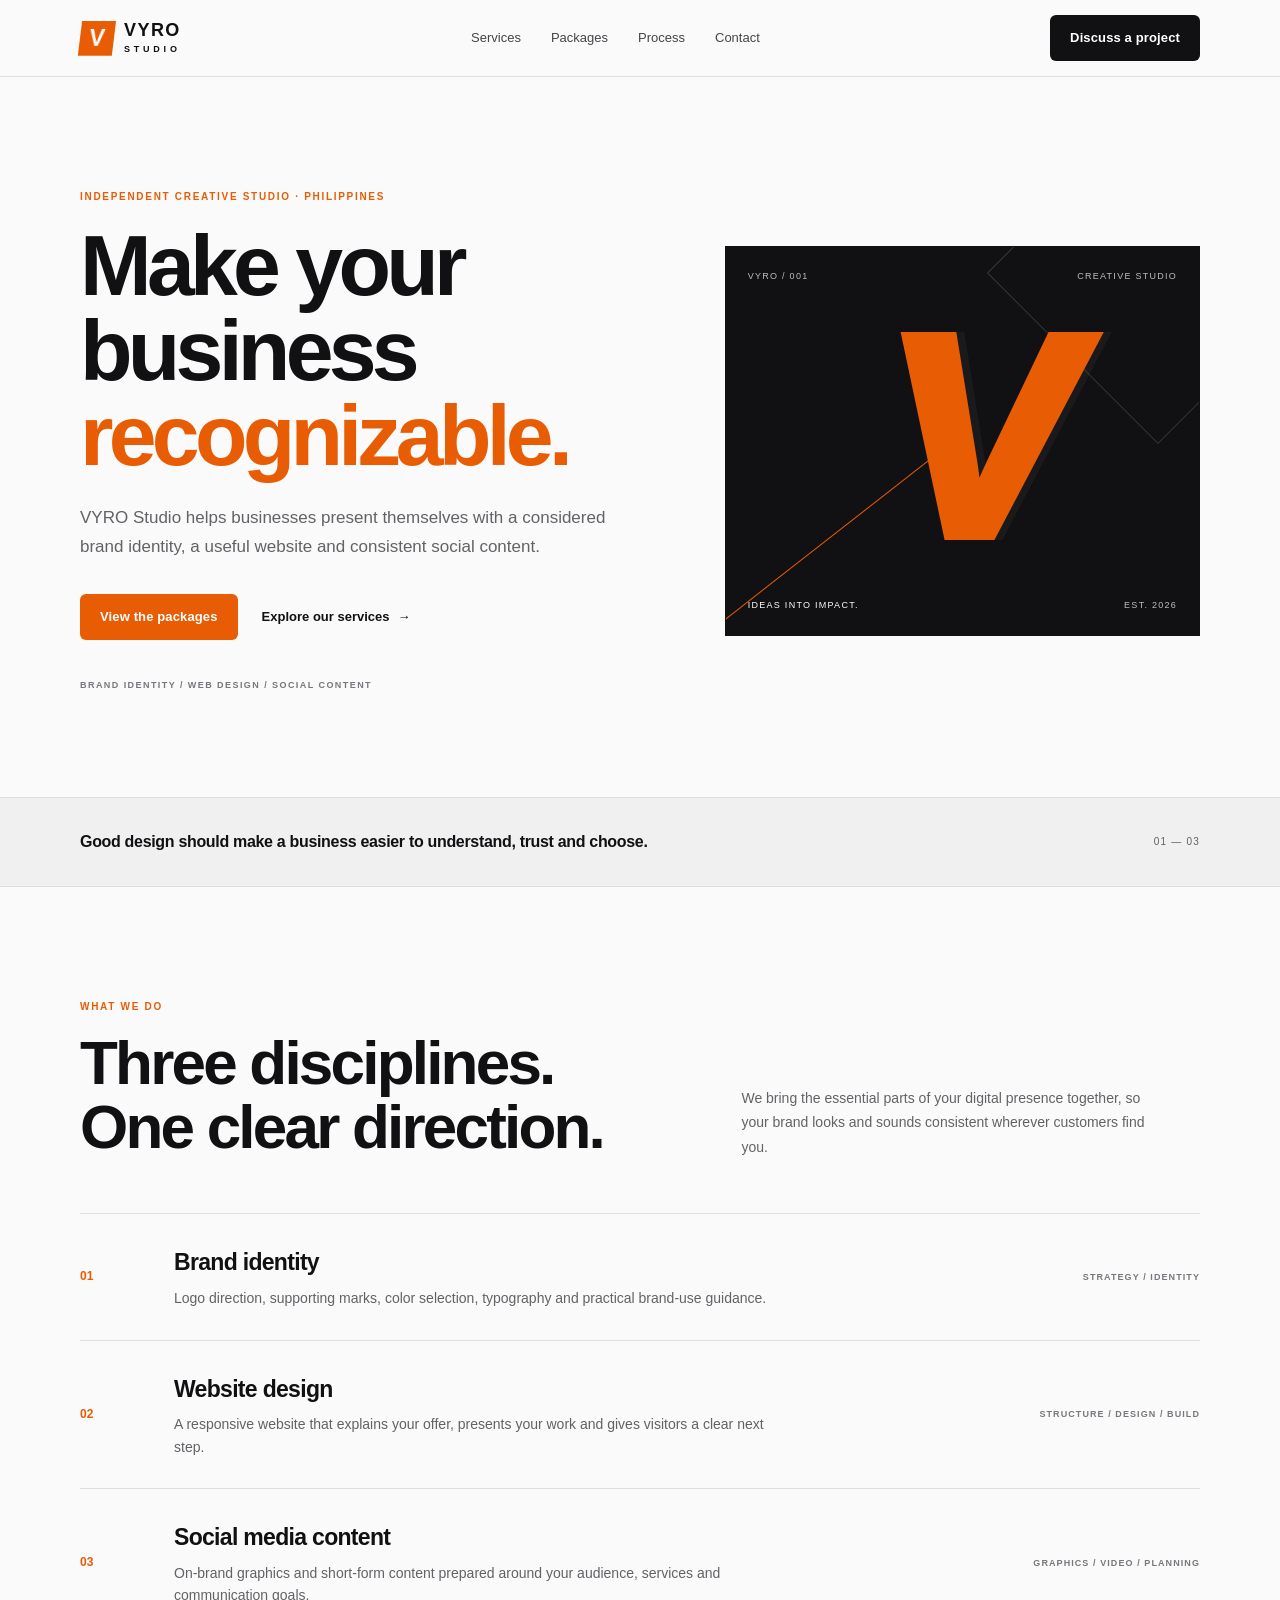
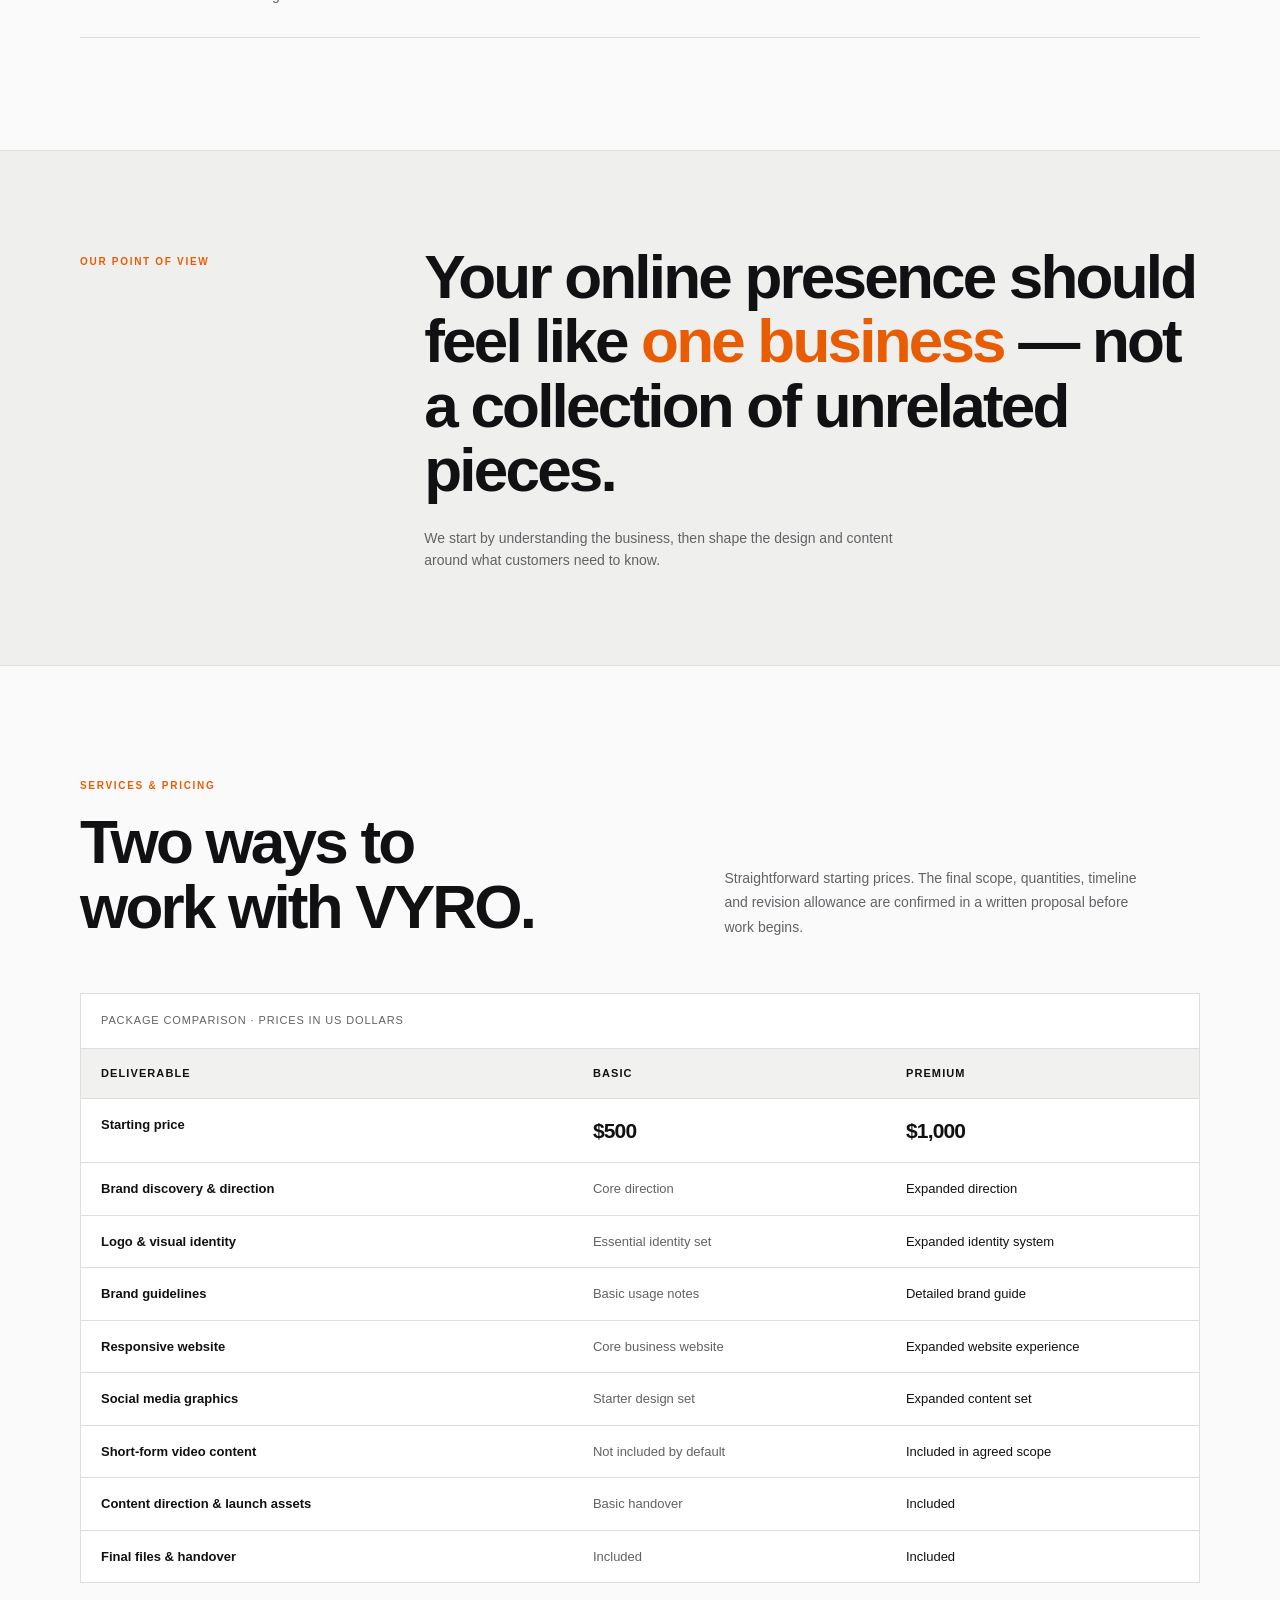
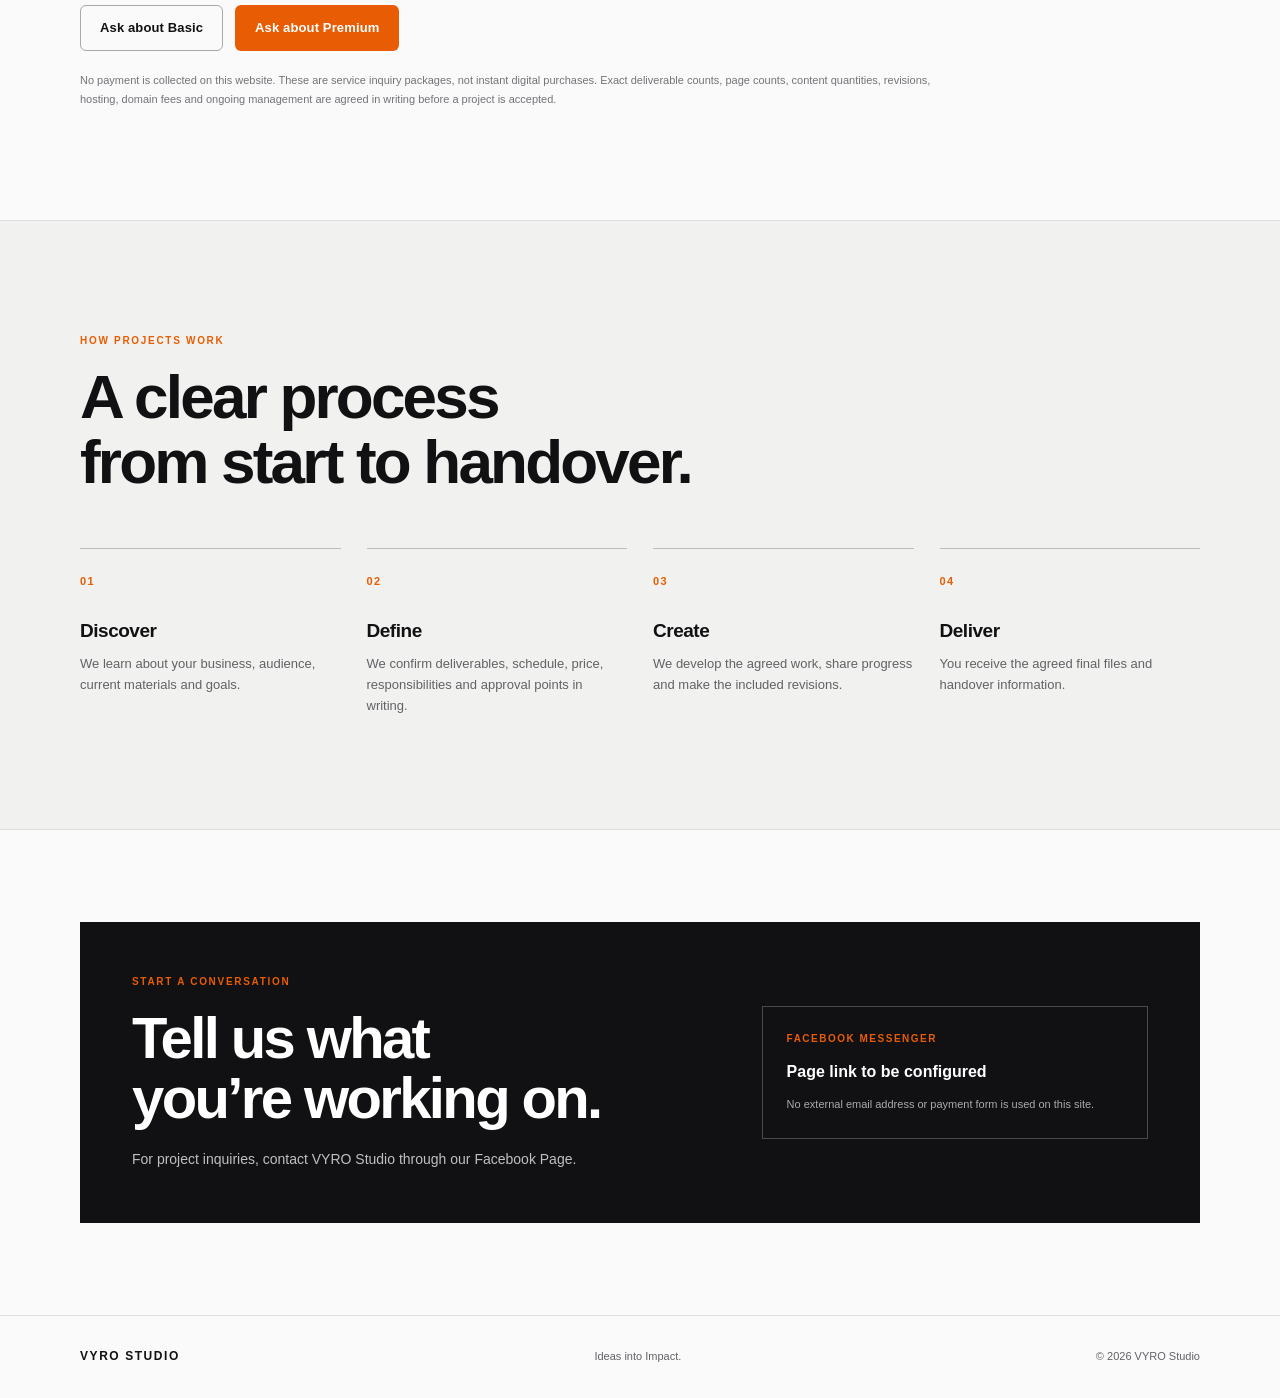
==== index.html @ 8d6d325e "Update index.html" ====
<!doctype html>
<html lang="en">
<head>
  <meta charset="utf-8">
  <meta name="viewport" content="width=device-width, initial-scale=1">
  <meta name="description" content="VYRO Studio is a creative studio providing brand identity, responsive websites and social media content for businesses.">
  <meta name="theme-color" content="#fafafa">
  <meta name="robots" content="index,follow">
  <meta http-equiv="Content-Security-Policy" content="default-src 'self'; base-uri 'self'; object-src 'none'; script-src 'self'; style-src 'self'; img-src 'self' data:; font-src 'self'; connect-src 'self'; form-action 'self'; upgrade-insecure-requests">
  <title>VYRO Studio — Brand Identity, Websites & Social Content</title>
  <link rel="stylesheet" href="styles.css">
  <script src="script.js" defer></script>
</head>
<body>
  <a class="skip-link" href="#main">Skip to content</a>

  <header class="site-header">
    <div class="container header-inner">
      <a class="wordmark" href="#home" aria-label="VYRO Studio home">
        <span class="wordmark-symbol" aria-hidden="true">V</span>
        <span class="wordmark-type">VYRO<span>STUDIO</span></span>
      </a>

      <button class="menu-toggle" type="button" aria-expanded="false" aria-controls="primary-nav">
        <span class="menu-toggle-label">Menu</span>
      </button>

      <nav class="primary-nav" id="primary-nav" aria-label="Primary navigation">
        <a href="#services">Services</a>
        <a href="#packages">Packages</a>
        <a href="#process">Process</a>
        <a href="#contact">Contact</a>
      </nav>

      <a class="button button-dark header-cta" href="#contact">Discuss a project</a>
    </div>
  </header>

  <main id="main">
    <section class="hero" id="home">
      <div class="container hero-layout">
        <div class="hero-copy">
          <p class="eyebrow">Independent creative studio · Philippines</p>
          <h1>Make your business<br><span>recognizable.</span></h1>
          <p class="hero-intro">VYRO Studio helps businesses present themselves with a considered brand identity, a useful website and consistent social content.</p>
          <div class="hero-actions">
            <a class="button button-accent" href="#packages">View the packages</a>
            <a class="text-link" href="#services">Explore our services <span aria-hidden="true">→</span></a>
          </div>
          <p class="hero-caption">BRAND IDENTITY / WEB DESIGN / SOCIAL CONTENT</p>
        </div>

        <div class="hero-art" aria-label="VYRO Studio visual identity">
          <div class="art-topline"><span>VYRO / 001</span><span>CREATIVE STUDIO</span></div>
          <div class="art-symbol" aria-hidden="true">V</div>
          <div class="art-bottomline"><span>IDEAS INTO IMPACT.</span><span>EST. 2026</span></div>
        </div>
      </div>
    </section>

    <section class="intro-strip" aria-label="Studio approach">
      <div class="container intro-strip-inner">
        <p>Good design should make a business easier to understand, trust and choose.</p>
        <span>01 — 03</span>
      </div>
    </section>

    <section class="section" id="services">
      <div class="container">
        <div class="section-heading">
          <p class="eyebrow">What we do</p>
          <h2>Three disciplines.<br>One clear direction.</h2>
          <p class="section-summary">We bring the essential parts of your digital presence together, so your brand looks and sounds consistent wherever customers find you.</p>
        </div>

        <div class="service-list">
          <article class="service-row">
            <p class="service-index">01</p>
            <div>
              <h3>Brand identity</h3>
              <p>Logo direction, supporting marks, color selection, typography and practical brand-use guidance.</p>
            </div>
            <p class="service-meta">STRATEGY / IDENTITY</p>
          </article>
          <article class="service-row">
            <p class="service-index">02</p>
            <div>
              <h3>Website design</h3>
              <p>A responsive website that explains your offer, presents your work and gives visitors a clear next step.</p>
            </div>
            <p class="service-meta">STRUCTURE / DESIGN / BUILD</p>
          </article>
          <article class="service-row">
            <p class="service-index">03</p>
            <div>
              <h3>Social media content</h3>
              <p>On-brand graphics and short-form content prepared around your audience, services and communication goals.</p>
            </div>
            <p class="service-meta">GRAPHICS / VIDEO / PLANNING</p>
          </article>
        </div>
      </div>
    </section>

    <section class="belief-section">
      <div class="container belief-layout">
        <p class="eyebrow">Our point of view</p>
        <h2>Your online presence should feel like <span>one business</span> — not a collection of unrelated pieces.</h2>
        <p>We start by understanding the business, then shape the design and content around what customers need to know.</p>
      </div>
    </section>

    <section class="section packages-section" id="packages">
      <div class="container">
        <div class="section-heading section-heading-packages">
          <div>
            <p class="eyebrow">Services & pricing</p>
            <h2>Two ways to<br>work with VYRO.</h2>
          </div>
          <p class="section-summary">Straightforward starting prices. The final scope, quantities, timeline and revision allowance are confirmed in a written proposal before work begins.</p>
        </div>

        <div class="comparison-wrap">
          <table class="comparison">
            <caption>Package comparison · Prices in US dollars</caption>
            <thead>
              <tr>
                <th scope="col">Deliverable</th>
                <th scope="col">Basic</th>
                <th scope="col">Premium</th>
              </tr>
            </thead>
            <tbody>
              <tr>
                <th scope="row">Starting price</th>
                <td class="table-price">$500</td>
                <td class="table-price">$1,000</td>
              </tr>
              <tr>
                <th scope="row">Brand discovery & direction</th>
                <td>Core direction</td>
                <td>Expanded direction</td>
              </tr>
              <tr>
                <th scope="row">Logo & visual identity</th>
                <td>Essential identity set</td>
                <td>Expanded identity system</td>
              </tr>
              <tr>
                <th scope="row">Brand guidelines</th>
                <td>Basic usage notes</td>
                <td>Detailed brand guide</td>
              </tr>
              <tr>
                <th scope="row">Responsive website</th>
                <td>Core business website</td>
                <td>Expanded website experience</td>
              </tr>
              <tr>
                <th scope="row">Social media graphics</th>
                <td>Starter design set</td>
                <td>Expanded content set</td>
              </tr>
              <tr>
                <th scope="row">Short-form video content</th>
                <td>Not included by default</td>
                <td>Included in agreed scope</td>
              </tr>
              <tr>
                <th scope="row">Content direction & launch assets</th>
                <td>Basic handover</td>
                <td>Included</td>
              </tr>
              <tr>
                <th scope="row">Final files & handover</th>
                <td>Included</td>
                <td>Included</td>
              </tr>
            </tbody>
          </table>
        </div>

        <div class="package-actions">
          <a class="button button-outline" href="#contact">Ask about Basic</a>
          <a class="button button-accent" href="#contact">Ask about Premium</a>
        </div>
        <p class="pricing-note">No payment is collected on this website. These are service inquiry packages, not instant digital purchases. Exact deliverable counts, page counts, content quantities, revisions, hosting, domain fees and ongoing management are agreed in writing before a project is accepted.</p>
      </div>
    </section>

    <section class="section process-section" id="process">
      <div class="container">
        <div class="section-heading">
          <p class="eyebrow">How projects work</p>
          <h2>A clear process<br>from start to handover.</h2>
        </div>
        <ol class="process-list">
          <li><span>01</span><div><h3>Discover</h3><p>We learn about your business, audience, current materials and goals.</p></div></li>
          <li><span>02</span><div><h3>Define</h3><p>We confirm deliverables, schedule, price, responsibilities and approval points in writing.</p></div></li>
          <li><span>03</span><div><h3>Create</h3><p>We develop the agreed work, share progress and make the included revisions.</p></div></li>
          <li><span>04</span><div><h3>Deliver</h3><p>You receive the agreed final files and handover information.</p></div></li>
        </ol>
      </div>
    </section>

    <section class="contact-section" id="contact">
      <div class="container contact-panel">
        <div>
          <p class="eyebrow">Start a conversation</p>
          <h2>Tell us what<br>you’re working on.</h2>
          <p>For project inquiries, contact VYRO Studio through our <a href="https://www.facebook.com/profile.php?id=61596743637273" target="_blank" rel="noopener noreferrer">Facebook Page</a>.</p>
        </div>
        <div class="contact-action">
          <p class="contact-status">FACEBOOK MESSENGER</p>
          <p class="contact-placeholder">Page link to be configured</p>
          <p class="contact-small">No external email address or payment form is used on this site.</p>
        </div>
      </div>
    </section>
  </main>

  <footer class="site-footer">
    <div class="container footer-inner">
      <a class="footer-wordmark" href="#home">VYRO STUDIO</a>
      <p>Ideas into Impact.</p>
      <p>© <span id="current-year">2026</span> VYRO Studio</p>
    </div>
  </footer>
</body>
</html>
---- styles.css ----
/* System font stack: no third-party font requests. */
:root {
  color-scheme: light;
  --paper: #fafafa;
  --ink: #111113;
  --muted: #626267;
  --line: #dedee0;
  --soft: #f0f0f1;
  --accent: #e85d04;
  --content: 1120px;
  --radius: 6px;
}
* { box-sizing: border-box; }
html { scroll-behavior: smooth; scroll-padding-top: 88px; }
body {
  margin: 0;
  background: var(--paper);
  color: var(--ink);
  font-family: Inter, "Helvetica Neue", Arial, sans-serif;
  font-size: 16px;
  line-height: 1.6;
  -webkit-font-smoothing: antialiased;
}
a { color: inherit; text-decoration: none; }
button, a { -webkit-tap-highlight-color: transparent; }
a:focus-visible, button:focus-visible {
  outline: 3px solid var(--accent);
  outline-offset: 4px;
}
.container { width: min(var(--content), calc(100% - 48px)); margin-inline: auto; }
.skip-link {
  position: absolute; left: 12px; top: -60px; z-index: 100;
  background: var(--ink); color: white; padding: 12px 16px; border-radius: var(--radius);
}
.skip-link:focus { top: 12px; }
.site-header {
  position: sticky; top: 0; z-index: 20;
  background: rgba(250,250,250,.97);
  border-bottom: 1px solid var(--line);
}
.header-inner { min-height: 76px; display: flex; align-items: center; justify-content: space-between; gap: 28px; }
.wordmark { display: inline-flex; align-items: center; gap: 10px; min-height: 44px; }
.wordmark-symbol {
  display: grid; place-items: center; width: 34px; height: 34px;
  background: var(--accent); color: white; font-weight: 900; font-size: 23px;
  line-height: 1; transform: skew(-7deg);
}
.wordmark-type { font-size: 18px; font-weight: 900; letter-spacing: .08em; line-height: 1.05; }
.wordmark-type span { display: block; font-size: 9px; letter-spacing: .42em; margin-top: 5px; }
.primary-nav { display: flex; align-items: center; gap: 30px; }
.primary-nav a { min-height: 44px; display: inline-flex; align-items: center; color: #45454a; font-size: 13px; transition: color .18s ease; }
.primary-nav a:hover, .text-link:hover { color: var(--accent); }
.button {
  min-height: 46px; display: inline-flex; align-items: center; justify-content: center;
  padding: 11px 19px; border: 1px solid transparent; border-radius: var(--radius);
  font-size: 13px; font-weight: 750; letter-spacing: .01em;
  transition: background-color .18s ease, color .18s ease, border-color .18s ease, transform .18s ease;
}
.button:hover { transform: translateY(-1px); }
.button-dark { background: var(--ink); color: white; }
.button-dark:hover { background: #333338; }
.button-accent { background: var(--accent); color: white; }
.button-accent:hover { background: #c94e00; }
.button-outline { border-color: #a8a8ad; color: var(--ink); background: transparent; }
.button-outline:hover { border-color: var(--ink); background: white; }
.menu-toggle {
  display: none; min-width: 44px; min-height: 44px; padding: 8px 12px;
  color: var(--ink); background: transparent; border: 1px solid var(--line);
  border-radius: var(--radius); font: inherit; font-size: 13px;
}
.hero { padding: 112px 0 104px; border-bottom: 1px solid var(--line); }
.hero-layout { display: grid; grid-template-columns: 1.1fr .9fr; align-items: center; gap: 64px; }
.eyebrow { margin: 0 0 18px; color: var(--accent); font-size: 10px; font-weight: 800; letter-spacing: .17em; text-transform: uppercase; }
h1, h2, h3, p { overflow-wrap: break-word; }
h1 { margin: 0; font-size: clamp(48px, 7vw, 86px); line-height: .99; letter-spacing: -.055em; font-weight: 850; }
h1 span { color: var(--accent); }
.hero-intro { max-width: 560px; margin: 26px 0 0; color: var(--muted); font-size: 17px; line-height: 1.7; }
.hero-actions { display: flex; align-items: center; gap: 24px; flex-wrap: wrap; margin-top: 32px; }
.text-link { min-height: 44px; display: inline-flex; align-items: center; gap: 8px; font-size: 13px; font-weight: 700; transition: color .18s ease; }
.hero-caption { margin: 38px 0 0; color: #77777d; font-size: 9px; letter-spacing: .16em; font-weight: 700; }
.hero-art {
  min-height: 390px; padding: 22px; display: flex; flex-direction: column; justify-content: space-between;
  background: #111113; color: white; border: 1px solid #111113; position: relative; overflow: hidden;
}
.hero-art::before, .hero-art::after { content: ""; position: absolute; pointer-events: none; }
.hero-art::before { width: 240px; height: 240px; right: -80px; top: -95px; border: 1px solid rgba(255,255,255,.16); transform: rotate(45deg); }
.hero-art::after { width: 300px; height: 1px; background: var(--accent); left: -60px; bottom: 86px; transform: rotate(-38deg); }
.art-topline, .art-bottomline { display: flex; justify-content: space-between; gap: 12px; color: #bdbdc1; font-size: 9px; letter-spacing: .14em; position: relative; z-index: 1; }
.art-symbol {
  align-self: center; color: var(--accent); font-size: clamp(190px, 25vw, 285px);
  font-weight: 950; line-height: .8; letter-spacing: -.12em; transform: skew(-9deg);
  text-shadow: 8px 0 0 rgba(255,255,255,.04);
}
.art-bottomline span:first-child { color: white; }
.intro-strip { background: var(--soft); border-bottom: 1px solid var(--line); }
.intro-strip-inner { min-height: 88px; display: flex; align-items: center; justify-content: space-between; gap: 24px; }
.intro-strip p { margin: 0; font-size: 16px; font-weight: 650; letter-spacing: -.02em; }
.intro-strip span { color: var(--muted); font-size: 10px; letter-spacing: .12em; white-space: nowrap; }
.section { padding: 112px 0; }
.section-heading { display: grid; grid-template-columns: 1fr .75fr; column-gap: 50px; align-items: end; margin-bottom: 54px; }
.section-heading .eyebrow { grid-column: 1 / -1; margin-bottom: 16px; }
h2 { margin: 0; font-size: clamp(38px, 5.2vw, 62px); line-height: 1.04; letter-spacing: -.045em; font-weight: 820; }
.section-summary { max-width: 430px; margin: 0; color: var(--muted); font-size: 14px; line-height: 1.75; }
.service-list { border-top: 1px solid var(--line); }
.service-row {
  display: grid; grid-template-columns: 70px 1fr 190px; gap: 24px; align-items: center;
  padding: 30px 0; border-bottom: 1px solid var(--line);
}
.service-index { margin: 0; color: var(--accent); font-size: 12px; font-weight: 800; }
.service-row h3 { margin: 0 0 6px; font-size: 23px; letter-spacing: -.03em; }
.service-row div p { max-width: 610px; margin: 0; color: var(--muted); font-size: 14px; }
.service-meta { margin: 0; color: #77777d; font-size: 9px; font-weight: 750; letter-spacing: .12em; text-align: right; }
.belief-section { padding: 94px 0; background: #efefed; border-block: 1px solid var(--line); }
.belief-layout { display: grid; grid-template-columns: .55fr 1.45fr; column-gap: 50px; align-items: start; }
.belief-layout .eyebrow { margin-top: 9px; }
.belief-layout h2 { max-width: 820px; }
.belief-layout h2 span { color: var(--accent); }
.belief-layout > p:last-child { grid-column: 2; max-width: 470px; margin: 24px 0 0; color: var(--muted); font-size: 14px; }
.packages-section { background: var(--paper); }
.section-heading-packages { grid-template-columns: 1fr .8fr; }
.comparison-wrap { width: 100%; border: 1px solid var(--line); background: white; }
.comparison { width: 100%; border-collapse: collapse; table-layout: fixed; text-align: left; }
.comparison caption { padding: 18px 20px; text-align: left; color: var(--muted); font-size: 11px; letter-spacing: .08em; text-transform: uppercase; }
.comparison th, .comparison td { padding: 16px 20px; border-top: 1px solid var(--line); vertical-align: top; font-size: 13px; line-height: 1.5; }
.comparison thead th { background: #f1f1ef; font-size: 11px; letter-spacing: .1em; text-transform: uppercase; }
.comparison thead th:first-child, .comparison tbody th { width: 44%; }
.comparison tbody th { font-weight: 650; }
.comparison td { color: var(--muted); }
.comparison td:last-child { color: var(--ink); }
.comparison .table-price { color: var(--ink); font-size: 21px; font-weight: 850; letter-spacing: -.04em; }
.package-actions { display: flex; gap: 12px; flex-wrap: wrap; margin-top: 22px; }
.pricing-note { max-width: 880px; margin: 20px 0 0; color: #737379; font-size: 11px; line-height: 1.7; }
.process-section { background: #f1f1ef; border-block: 1px solid var(--line); }
.process-list { display: grid; grid-template-columns: repeat(4, 1fr); gap: 26px; padding: 0; margin: 54px 0 0; list-style: none; }
.process-list li { border-top: 1px solid #bcbcc0; padding-top: 18px; }
.process-list li > span { color: var(--accent); font-size: 11px; font-weight: 800; letter-spacing: .12em; }
.process-list h3 { margin: 23px 0 8px; font-size: 19px; letter-spacing: -.025em; }
.process-list p { margin: 0; color: var(--muted); font-size: 13px; }
.contact-section { padding: 92px 0; }
.contact-panel { display: grid; grid-template-columns: 1.2fr .8fr; gap: 50px; align-items: center; padding: 52px; background: var(--ink); color: white; }
.contact-panel h2 { font-size: clamp(38px, 5vw, 58px); }
.contact-panel > div:first-child > p:last-child { max-width: 500px; margin: 20px 0 0; color: #c0c0c4; font-size: 14px; }
.contact-action { padding: 24px; border: 1px solid #4a4a4d; }
.contact-status { margin: 0; color: var(--accent); font-size: 10px; font-weight: 800; letter-spacing: .15em; }
.contact-placeholder { margin: 12px 0 0; font-size: 16px; font-weight: 700; }
.contact-small { margin: 12px 0 0; color: #aaaab0; font-size: 11px; }
.site-footer { border-top: 1px solid var(--line); }
.footer-inner { min-height: 82px; display: flex; align-items: center; justify-content: space-between; gap: 18px; }
.footer-wordmark { font-size: 12px; font-weight: 900; letter-spacing: .13em; }
.footer-inner p { margin: 0; color: var(--muted); font-size: 11px; }
@media (max-width: 820px) {
  .header-inner { gap: 12px; }
  .menu-toggle { display: inline-flex; align-items: center; justify-content: center; margin-left: auto; }
  .header-cta { display: none; }
  .primary-nav {
    display: none; position: absolute; top: 76px; left: 0; right: 0;
    padding: 12px 24px 20px; background: var(--paper); border-bottom: 1px solid var(--line);
    flex-direction: column; align-items: stretch; gap: 0;
  }
  .primary-nav.is-open { display: flex; }
  .primary-nav a { border-top: 1px solid var(--line); }
  .hero { padding: 78px 0 72px; }
  .hero-layout { grid-template-columns: 1fr; gap: 48px; }
  .hero-art { min-height: 310px; }
  .art-symbol { font-size: 220px; }
  .section-heading, .section-heading-packages { grid-template-columns: 1fr; gap: 20px; }
  .section-summary { max-width: 600px; }
  .belief-layout { grid-template-columns: 1fr; gap: 20px; }
  .belief-layout .eyebrow { margin: 0; }
  .belief-layout > p:last-child { grid-column: 1; margin-top: 0; }
  .process-list { grid-template-columns: repeat(2, 1fr); row-gap: 34px; }
  .contact-panel { grid-template-columns: 1fr; gap: 30px; padding: 36px; }
}
@media (max-width: 560px) {
  .container { width: min(var(--content), calc(100% - 32px)); }
  .header-inner { min-height: 68px; }
  .primary-nav { top: 68px; padding-inline: 16px; }
  .hero { padding: 64px 0 58px; }
  h1 { font-size: clamp(45px, 13vw, 62px); }
  .hero-intro { font-size: 15px; }
  .hero-actions { align-items: flex-start; flex-direction: column; gap: 10px; }
  .hero-art { min-height: 260px; padding: 16px; }
  .art-symbol { font-size: 185px; }
  .intro-strip-inner { min-height: 78px; }
  .intro-strip p { font-size: 13px; }
  .section { padding: 76px 0; }
  .section-heading { margin-bottom: 36px; }
  h2 { font-size: clamp(35px, 10vw, 48px); }
  .service-row { grid-template-columns: 34px 1fr; gap: 12px; padding: 24px 0; }
  .service-meta { grid-column: 2; text-align: left; }
  .service-row h3 { font-size: 20px; }
  .belief-section { padding: 70px 0; }
  .comparison-wrap { border: 0; background: transparent; }
  .comparison, .comparison tbody, .comparison tr, .comparison th, .comparison td { display: block; width: 100%; }
  .comparison caption { padding: 0 0 12px; }
  .comparison thead { position: absolute; width: 1px; height: 1px; padding: 0; margin: -1px; overflow: hidden; clip: rect(0,0,0,0); white-space: nowrap; border: 0; }
  .comparison tbody { display: grid; gap: 10px; }
  .comparison tr { display: grid; grid-template-columns: 1fr 1fr; border: 1px solid var(--line); background: white; }
  .comparison tbody th { grid-column: 1 / -1; width: 100%; padding: 12px 14px 8px; border: 0; background: #f1f1ef; }
  .comparison td { padding: 10px 14px 13px; border-top: 1px solid var(--line); font-size: 12px; }
  .comparison td::before { display: block; margin-bottom: 5px; color: #77777d; font-size: 9px; font-weight: 800; letter-spacing: .1em; text-transform: uppercase; }
  .comparison td:nth-child(2)::before { content: "Basic"; }
  .comparison td:nth-child(3)::before { content: "Premium"; }
  .comparison .table-price { font-size: 19px; }
  .package-actions { flex-direction: column; }
  .package-actions .button { width: 100%; }
  .process-list { grid-template-columns: 1fr; gap: 24px; margin-top: 38px; }
  .process-list h3 { margin-top: 12px; }
  .contact-section { padding: 64px 0; }
  .contact-panel { padding: 26px 20px; }
  .footer-inner { padding: 20px 0; align-items: flex-start; flex-direction: column; gap: 7px; }
}
@media (prefers-reduced-motion: reduce) {
  html { scroll-behavior: auto; }
  *, *::before, *::after { transition-duration: .01ms !important; animation-duration: .01ms !important; }
}
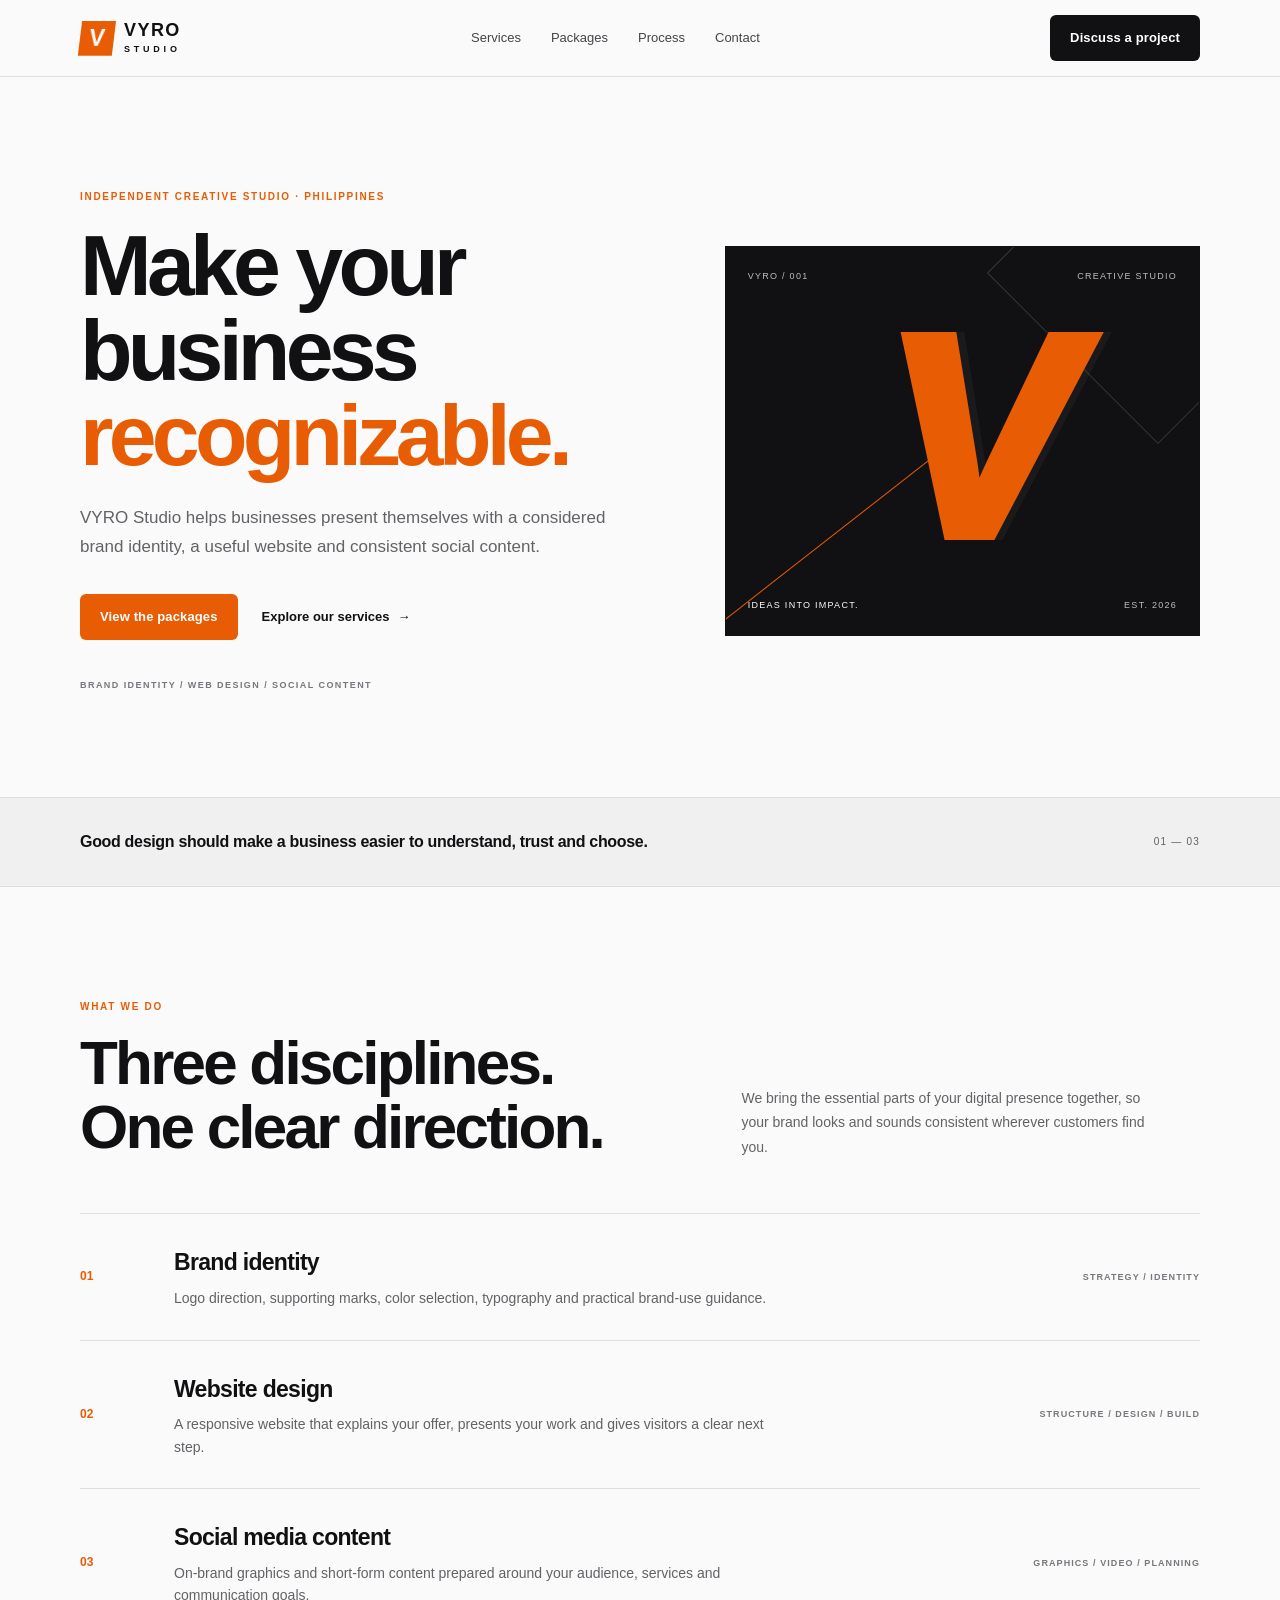
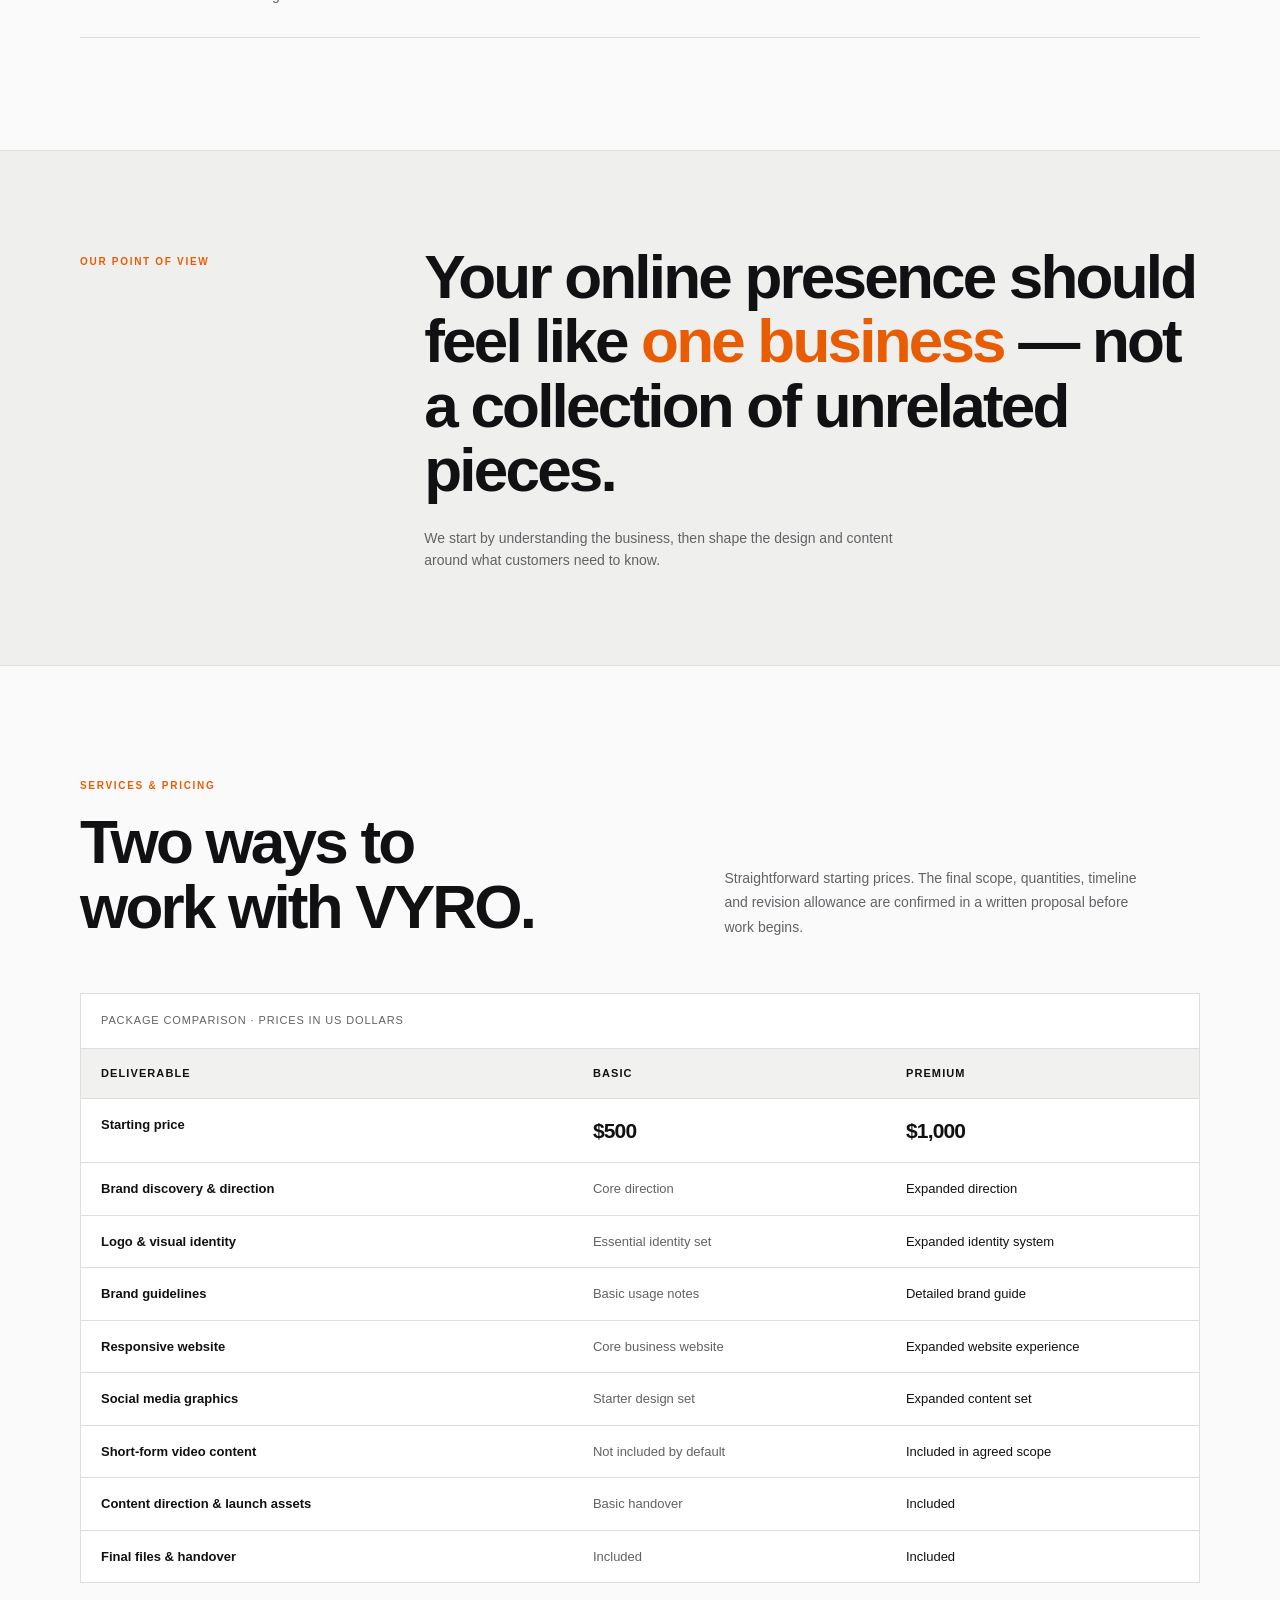
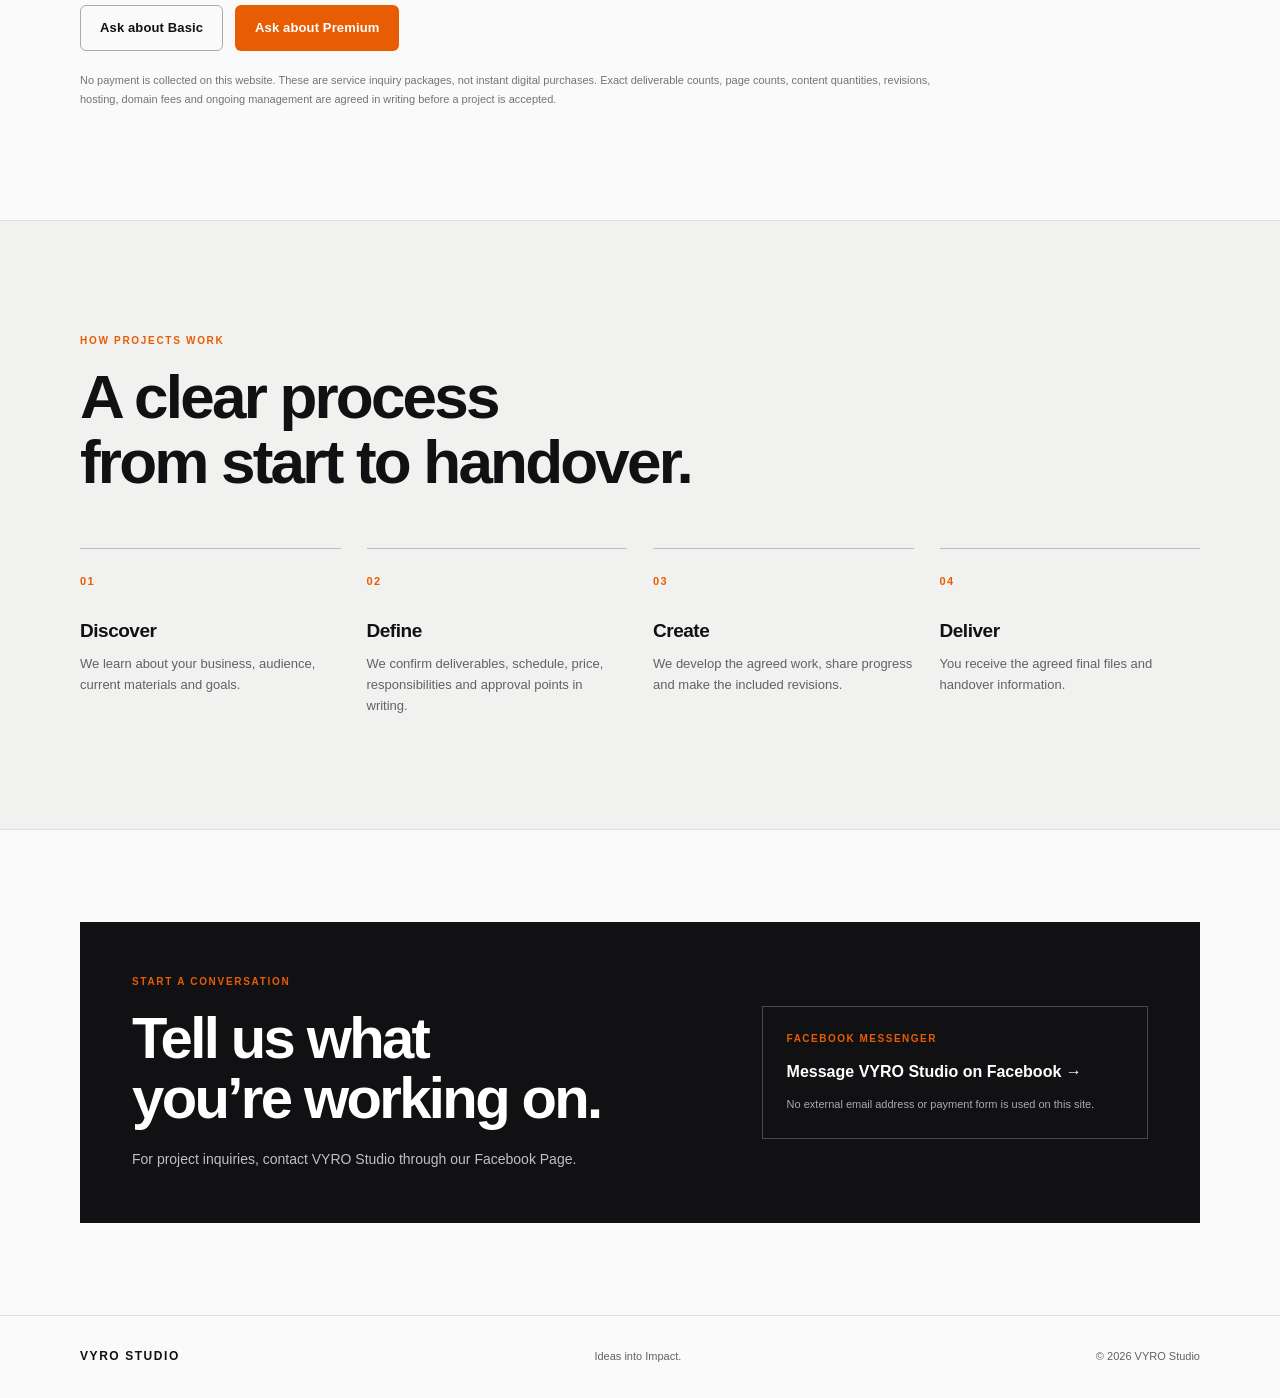
==== commit 2057b506: "Update index.html" ====
--- a/index.html
+++ b/index.html
@@ -212,7 +212,7 @@
         </div>
         <div class="contact-action">
           <p class="contact-status">FACEBOOK MESSENGER</p>
-          <p class="contact-placeholder">Page link to be configured</p>
+          <p class="contact-placeholder"><a href="https://www.facebook.com/profile.php?id=61596743637273" target="_blank" rel="noopener noreferrer">Message VYRO Studio on Facebook →</a></p>
           <p class="contact-small">No external email address or payment form is used on this site.</p>
         </div>
       </div>
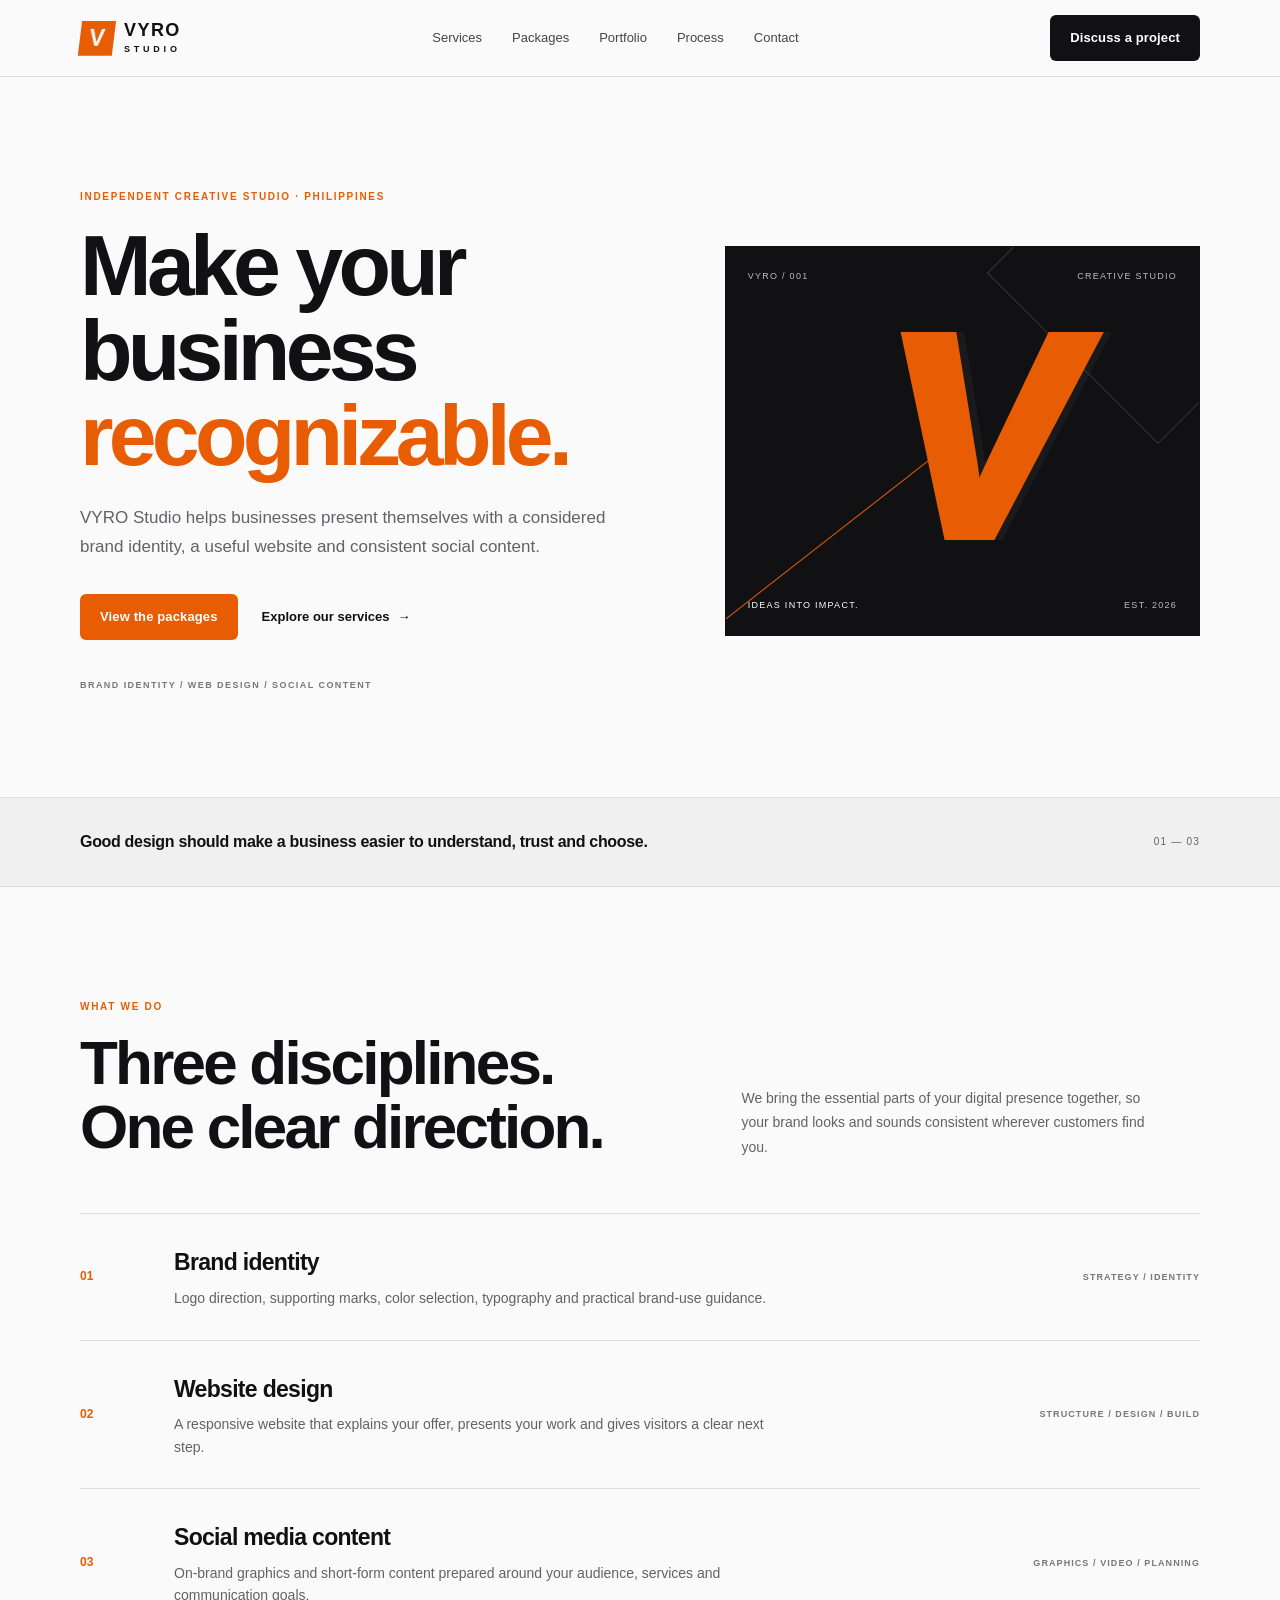
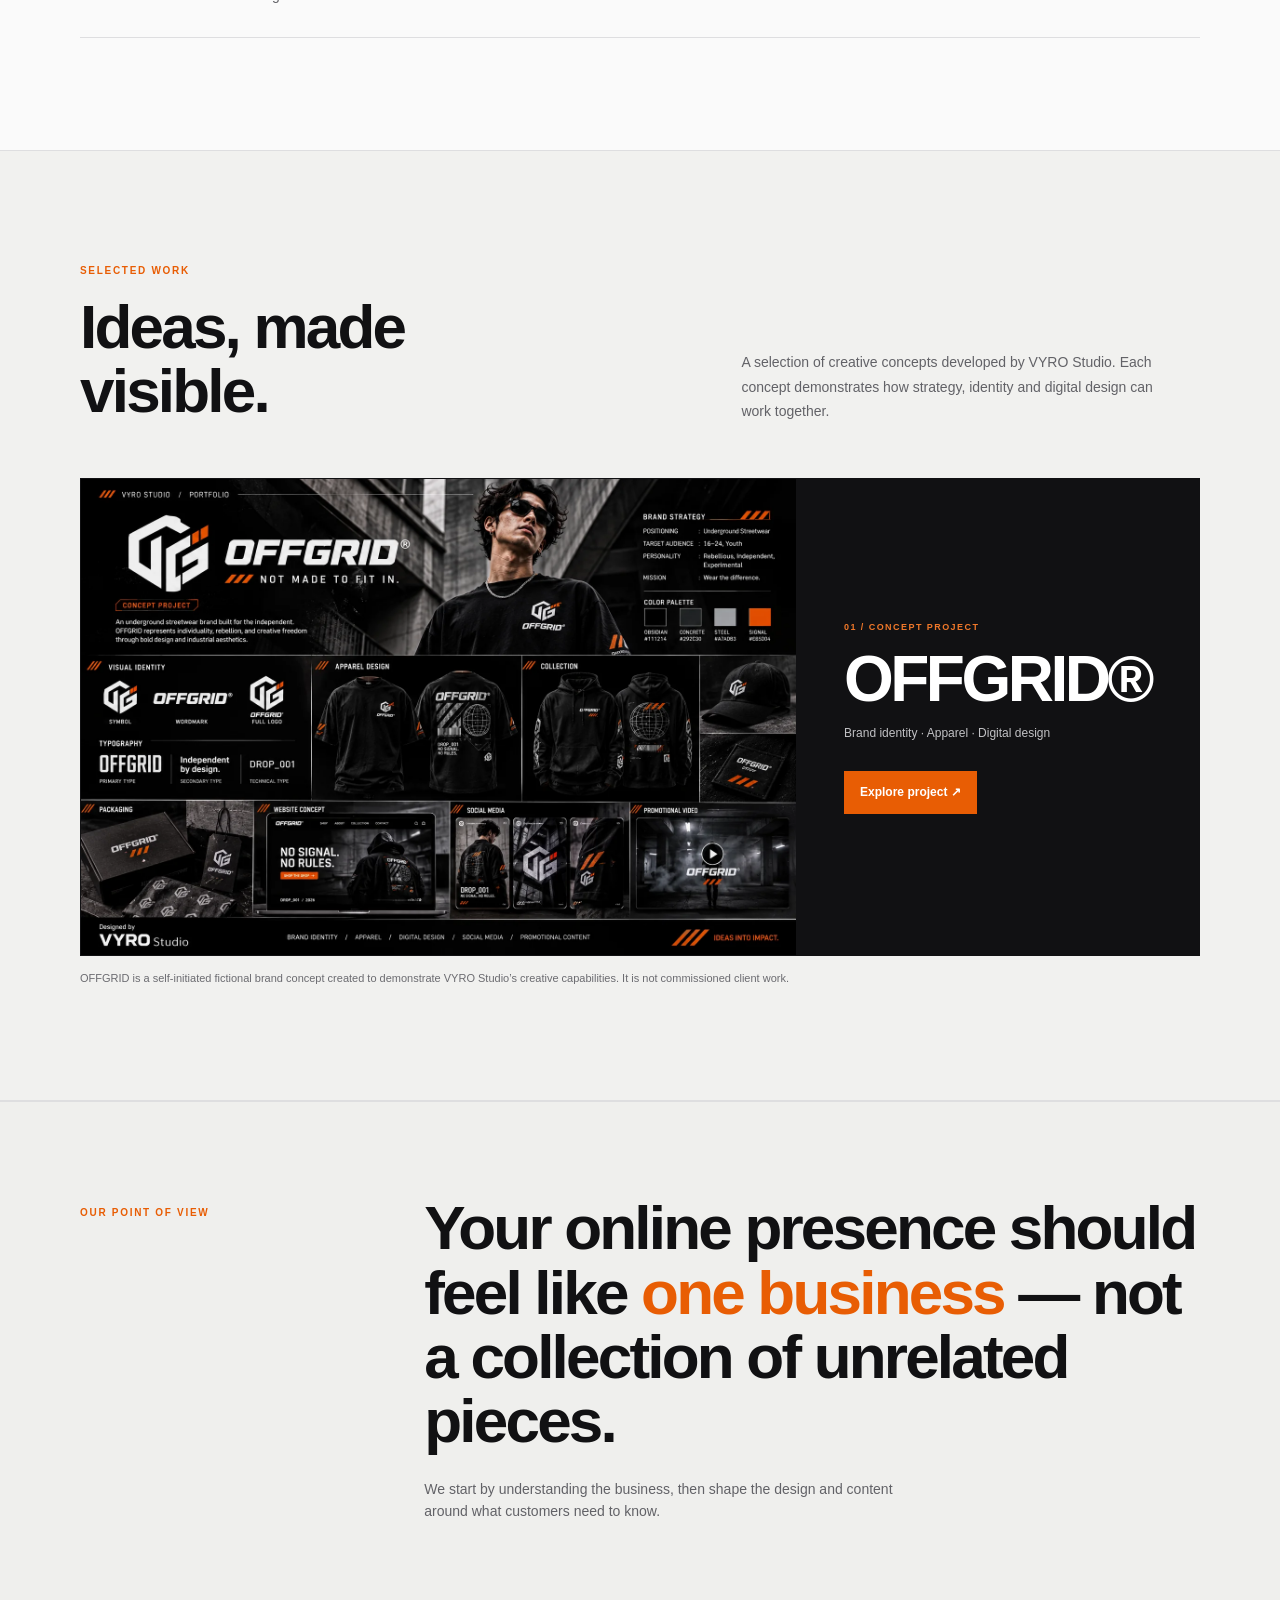
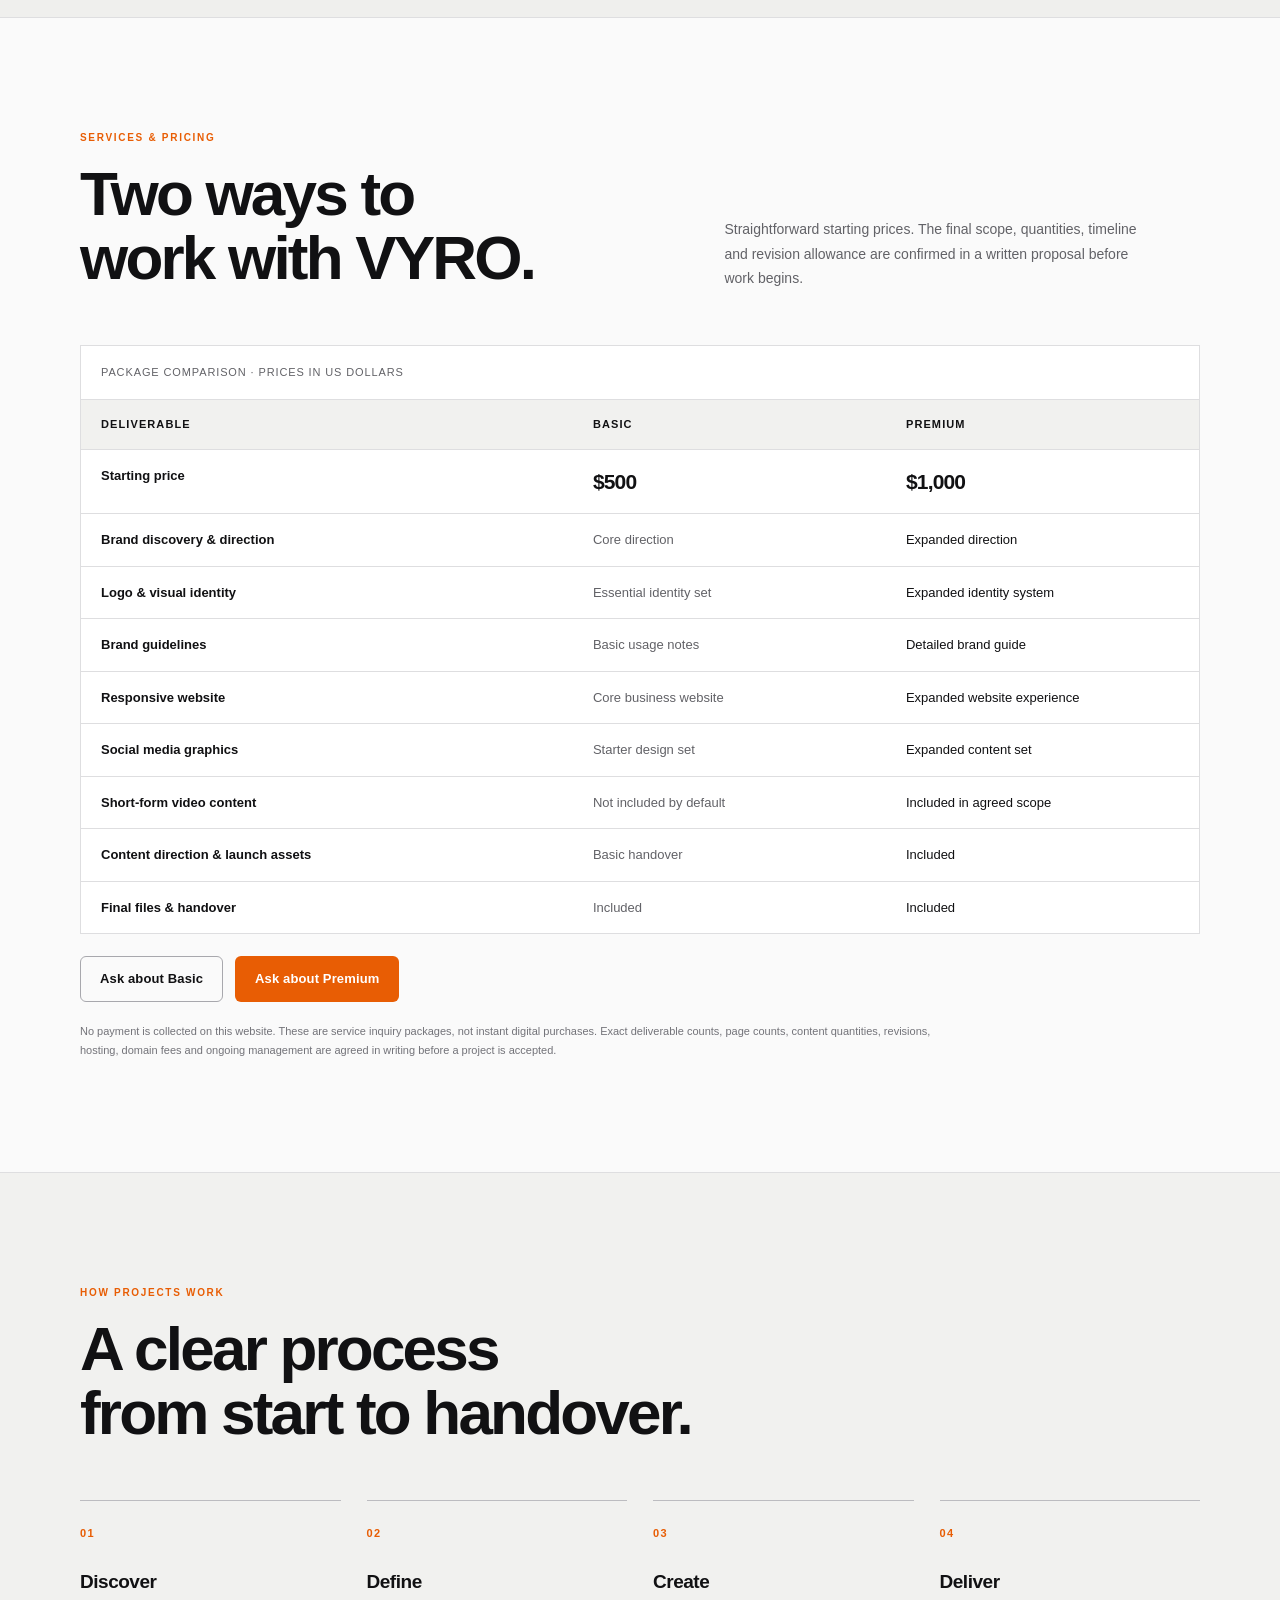
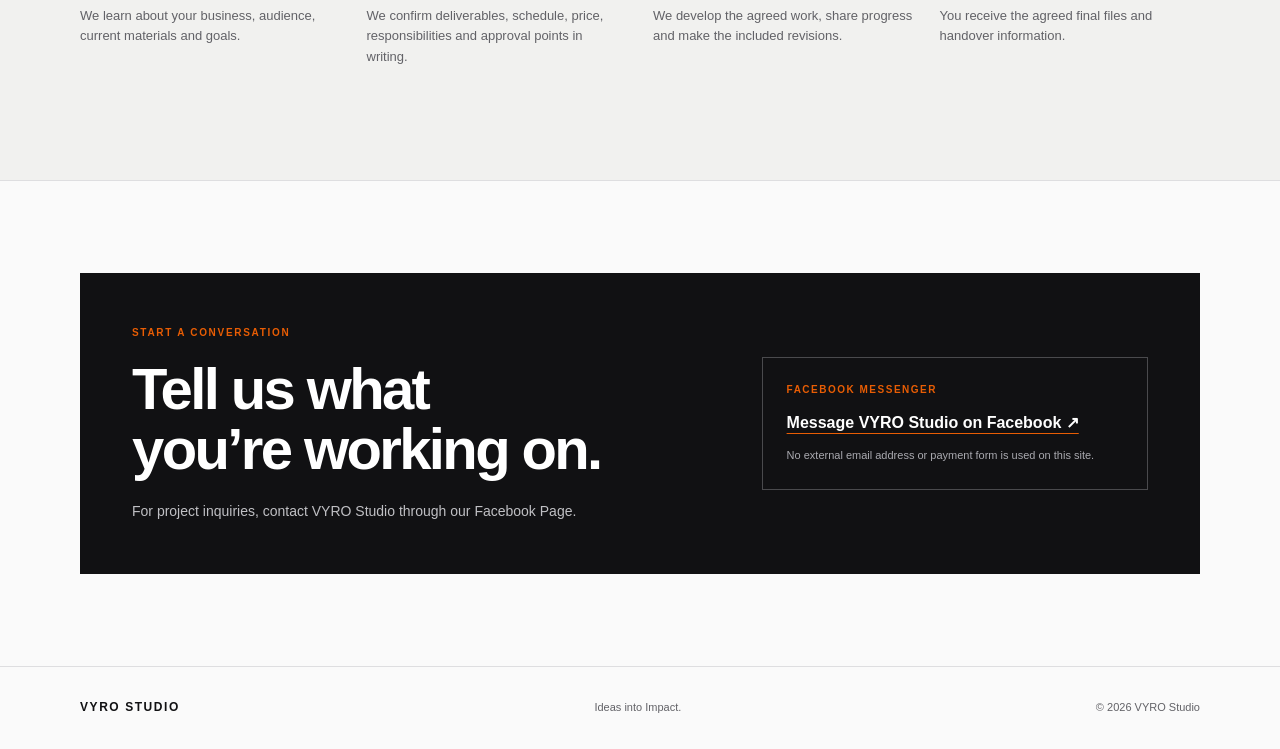
==== commit 676c3f32: "Add files via upload" ====
--- a/index.html
+++ b/index.html
@@ -28,6 +28,7 @@
       <nav class="primary-nav" id="primary-nav" aria-label="Primary navigation">
         <a href="#services">Services</a>
         <a href="#packages">Packages</a>
+        <a href="#portfolio">Portfolio</a>
         <a href="#process">Process</a>
         <a href="#contact">Contact</a>
       </nav>
@@ -102,6 +103,27 @@
       </div>
     </section>
 
+
+    <section class="section portfolio-section" id="portfolio">
+      <div class="container">
+        <div class="section-heading">
+          <p class="eyebrow">Selected work</p>
+          <h2>Ideas, made<br>visible.</h2>
+          <p class="section-summary">A selection of creative concepts developed by VYRO Studio. Each concept demonstrates how strategy, identity and digital design can work together.</p>
+        </div>
+        <a class="portfolio-feature" href="offgrid.html" aria-label="Explore the OFFGRID concept project">
+          <img src="assets/offgrid-overview.webp" alt="OFFGRID underground streetwear brand identity and apparel concept presentation" loading="lazy">
+          <span class="portfolio-feature-copy">
+            <span class="portfolio-kicker">01 / CONCEPT PROJECT</span>
+            <strong>OFFGRID®</strong>
+            <span>Brand identity · Apparel · Digital design</span>
+            <span class="portfolio-open">Explore project ↗</span>
+          </span>
+        </a>
+        <p class="portfolio-disclosure">OFFGRID is a self-initiated fictional brand concept created to demonstrate VYRO Studio’s creative capabilities. It is not commissioned client work.</p>
+      </div>
+    </section>
+
     <section class="belief-section">
       <div class="container belief-layout">
         <p class="eyebrow">Our point of view</p>
@@ -208,11 +230,11 @@
         <div>
           <p class="eyebrow">Start a conversation</p>
           <h2>Tell us what<br>you’re working on.</h2>
-          <p>For project inquiries, contact VYRO Studio through our <a href="https://www.facebook.com/profile.php?id=61596743637273" target="_blank" rel="noopener noreferrer">Facebook Page</a>.</p>
+          <p>For project inquiries, contact VYRO Studio through our Facebook Page.</p>
         </div>
         <div class="contact-action">
           <p class="contact-status">FACEBOOK MESSENGER</p>
-          <p class="contact-placeholder"><a href="https://www.facebook.com/profile.php?id=61596743637273" target="_blank" rel="noopener noreferrer">Message VYRO Studio on Facebook →</a></p>
+          <a class="contact-placeholder contact-link" href="https://www.facebook.com/profile.php?id=61596743637273" target="_blank" rel="noopener noreferrer">Message VYRO Studio on Facebook ↗</a>
           <p class="contact-small">No external email address or payment form is used on this site.</p>
         </div>
       </div>
--- a/styles.css
+++ b/styles.css
@@ -148,6 +148,20 @@
 .footer-inner { min-height: 82px; display: flex; align-items: center; justify-content: space-between; gap: 18px; }
 .footer-wordmark { font-size: 12px; font-weight: 900; letter-spacing: .13em; }
 .footer-inner p { margin: 0; color: var(--muted); font-size: 11px; }
+
+/* Portfolio feature */
+.portfolio-section { background: #f1f1ef; border-block: 1px solid var(--line); }
+.portfolio-feature { display: grid; grid-template-columns: 1.4fr .6fr; min-height: 330px; background: var(--ink); color: white; overflow: hidden; border: 1px solid var(--ink); }
+.portfolio-feature img { display: block; width: 100%; height: 100%; min-height: 330px; object-fit: cover; object-position: center; }
+.portfolio-feature-copy { display: flex; flex-direction: column; align-items: flex-start; justify-content: center; padding: clamp(24px, 4vw, 48px); gap: 14px; }
+.portfolio-kicker { color: #f0782a; font-size: 9px; font-weight: 800; letter-spacing: .16em; }
+.portfolio-feature-copy strong { font-size: clamp(38px, 5vw, 64px); line-height: .95; letter-spacing: -.055em; }
+.portfolio-feature-copy > span:nth-of-type(2) { color: #c2c2c5; font-size: 12px; }
+.portfolio-open { display: inline-flex; margin-top: 14px; padding: 12px 16px; background: var(--accent); color: white; font-size: 12px; font-weight: 750; }
+.portfolio-disclosure { margin: 14px 0 0; color: #6b6b70; font-size: 11px; }
+.contact-link { display: inline-block; color: white; text-decoration: underline; text-decoration-color: var(--accent); text-underline-offset: 5px; }
+@media (max-width: 700px) { .portfolio-feature { grid-template-columns: 1fr; } .portfolio-feature img { min-height: 0; aspect-ratio: 4 / 3; } .portfolio-feature-copy { padding: 26px; } }
+
 @media (max-width: 820px) {
   .header-inner { gap: 12px; }
   .menu-toggle { display: inline-flex; align-items: center; justify-content: center; margin-left: auto; }
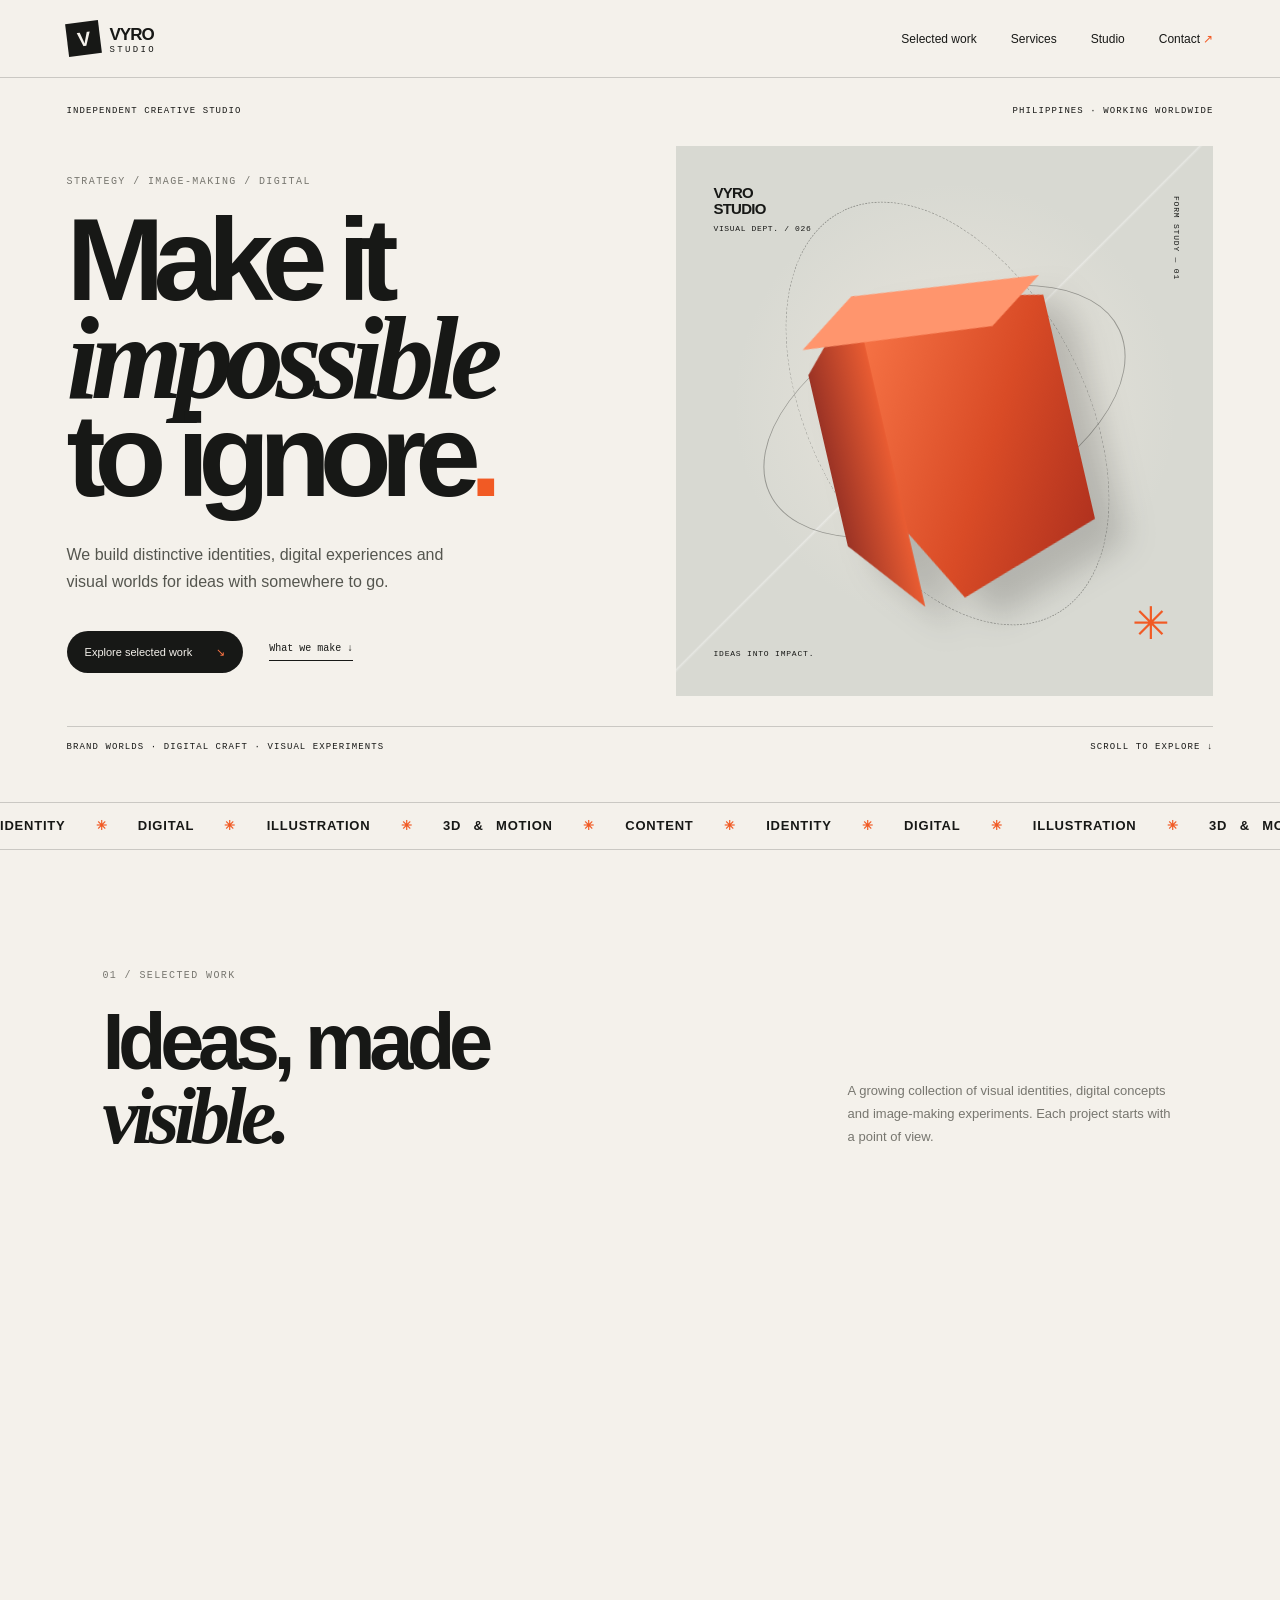
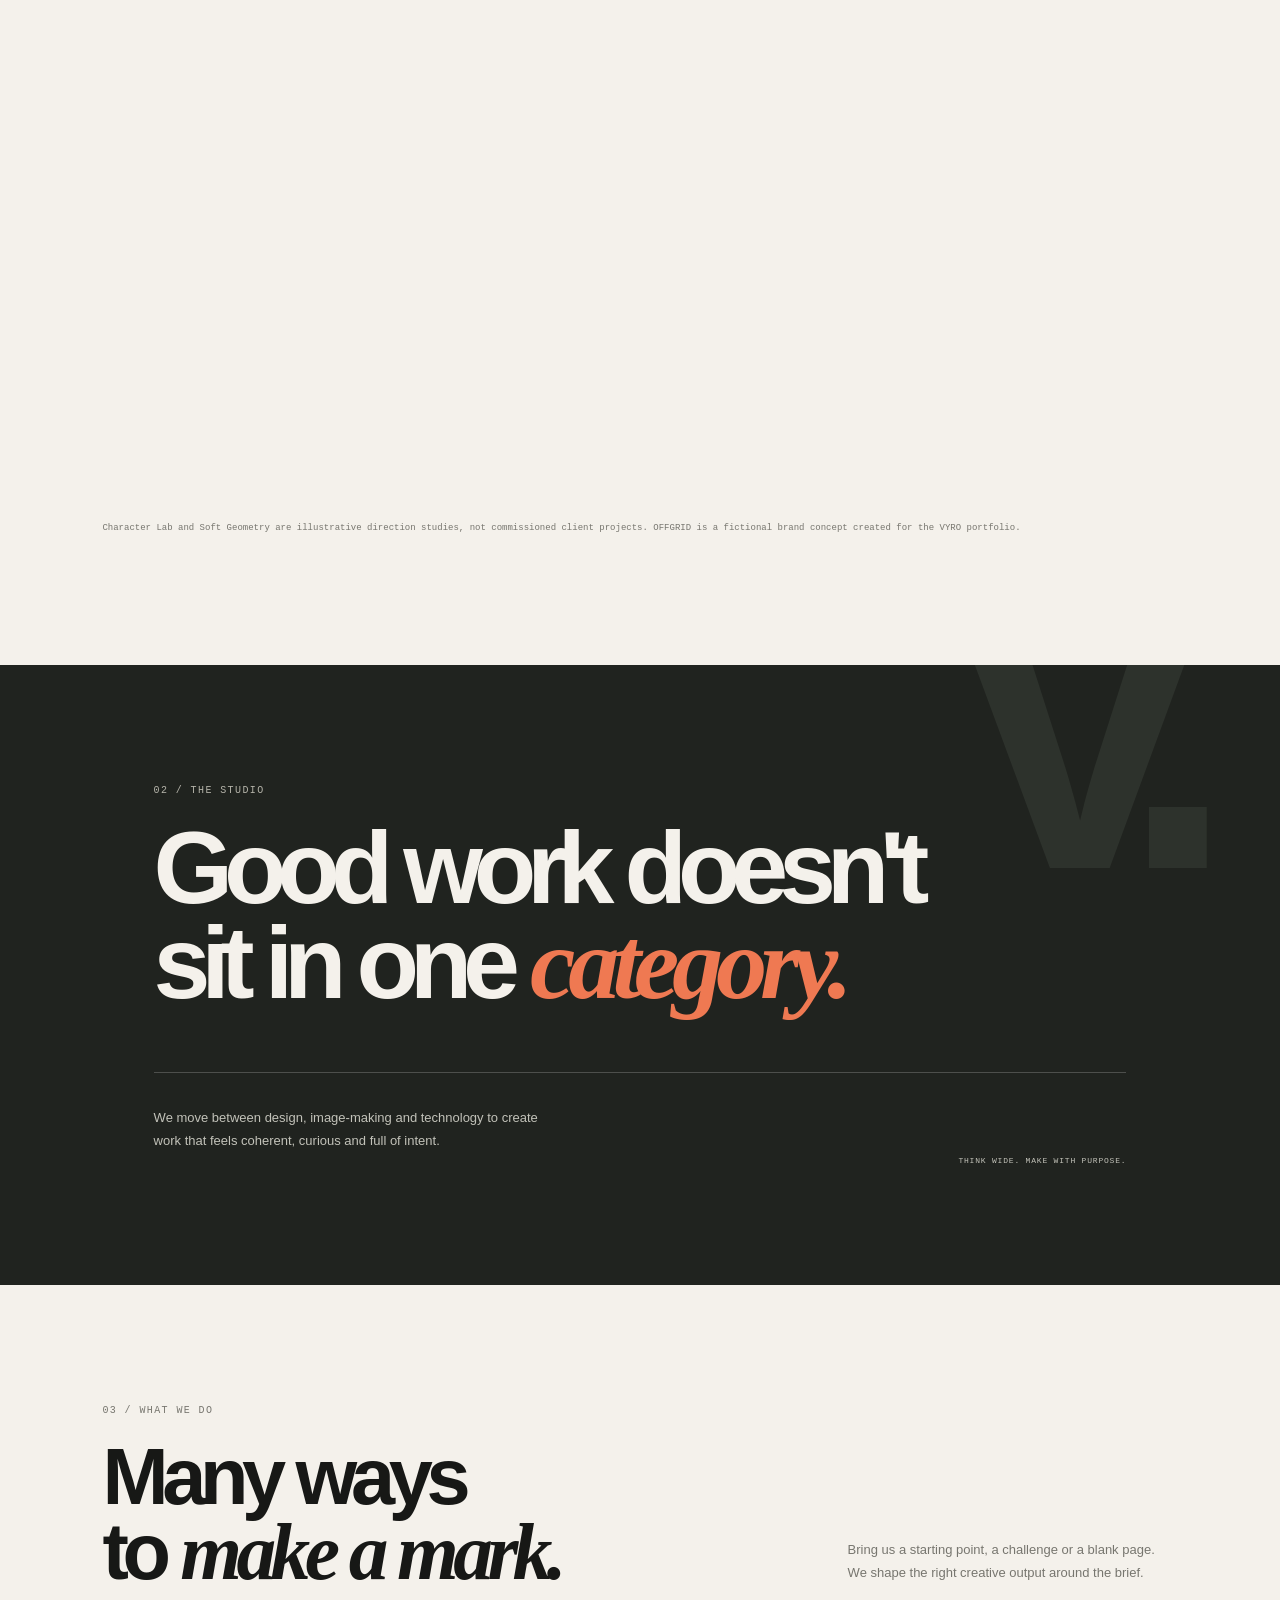
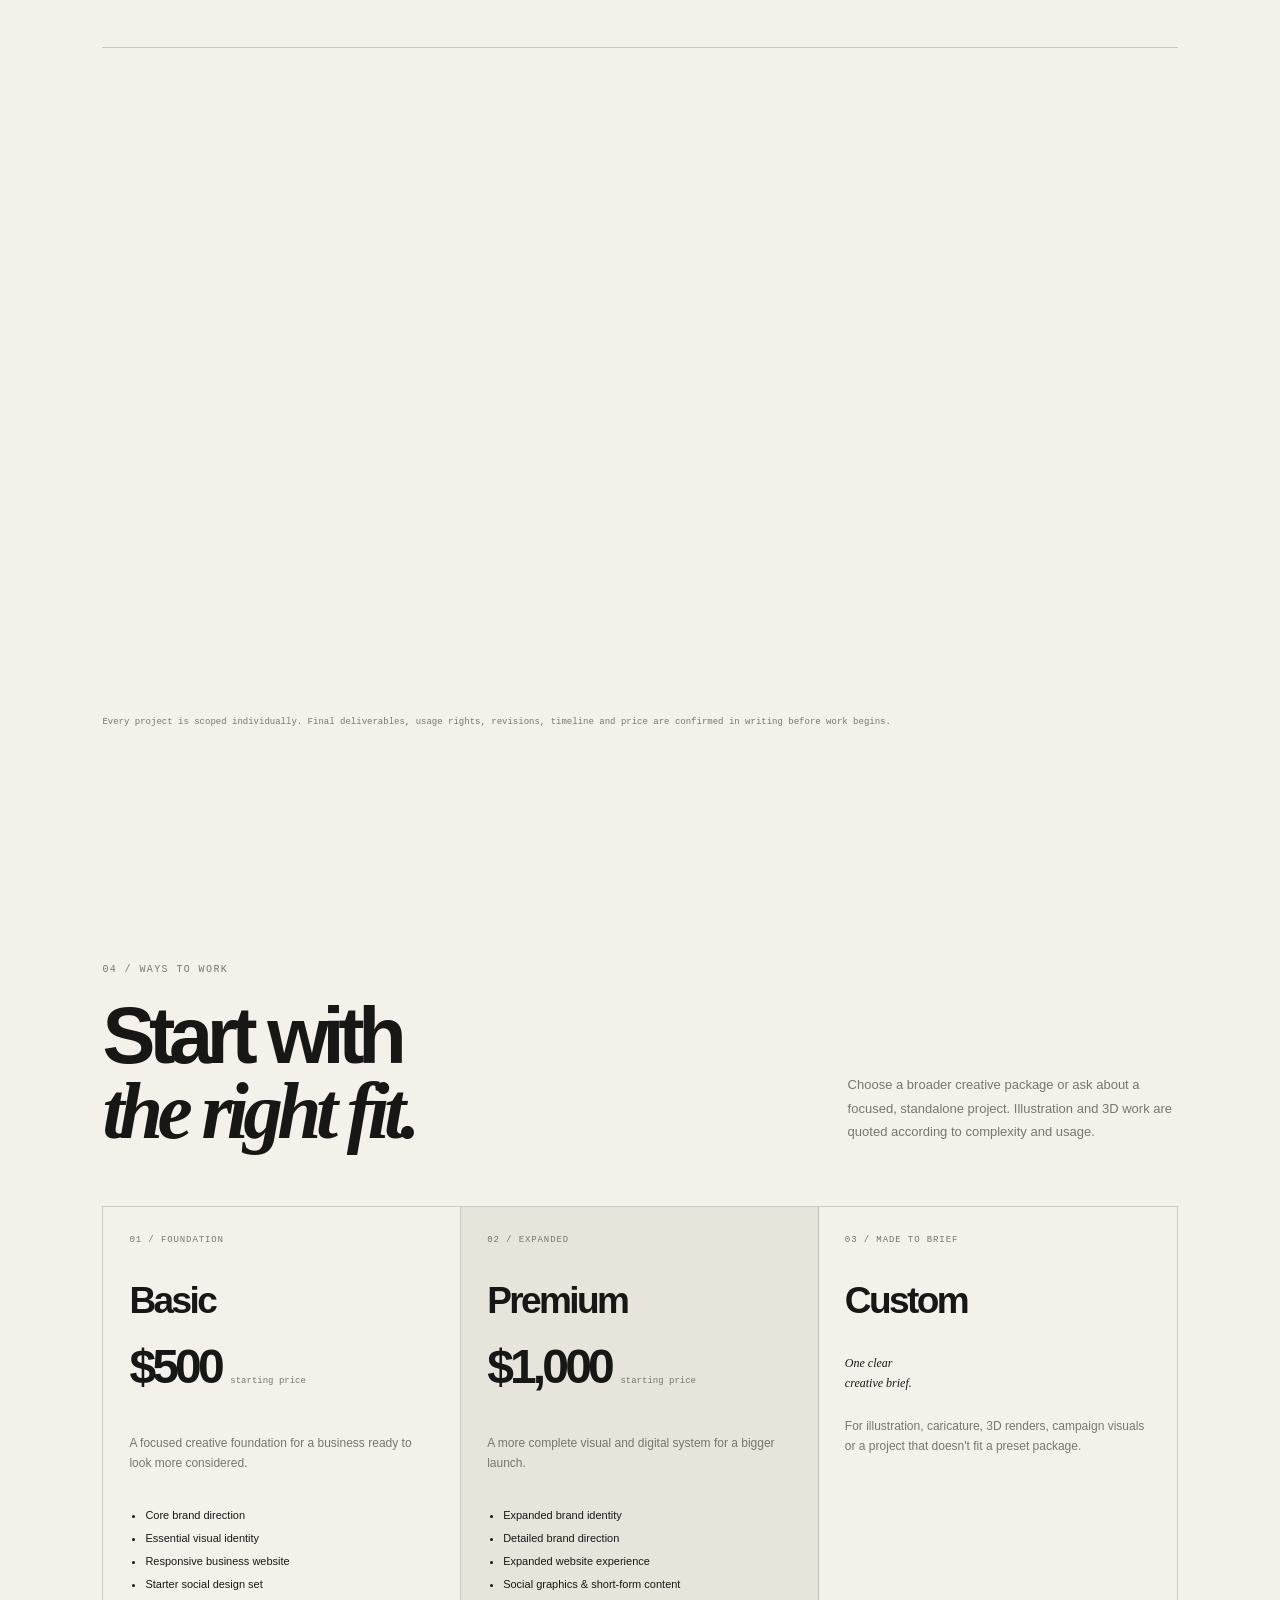
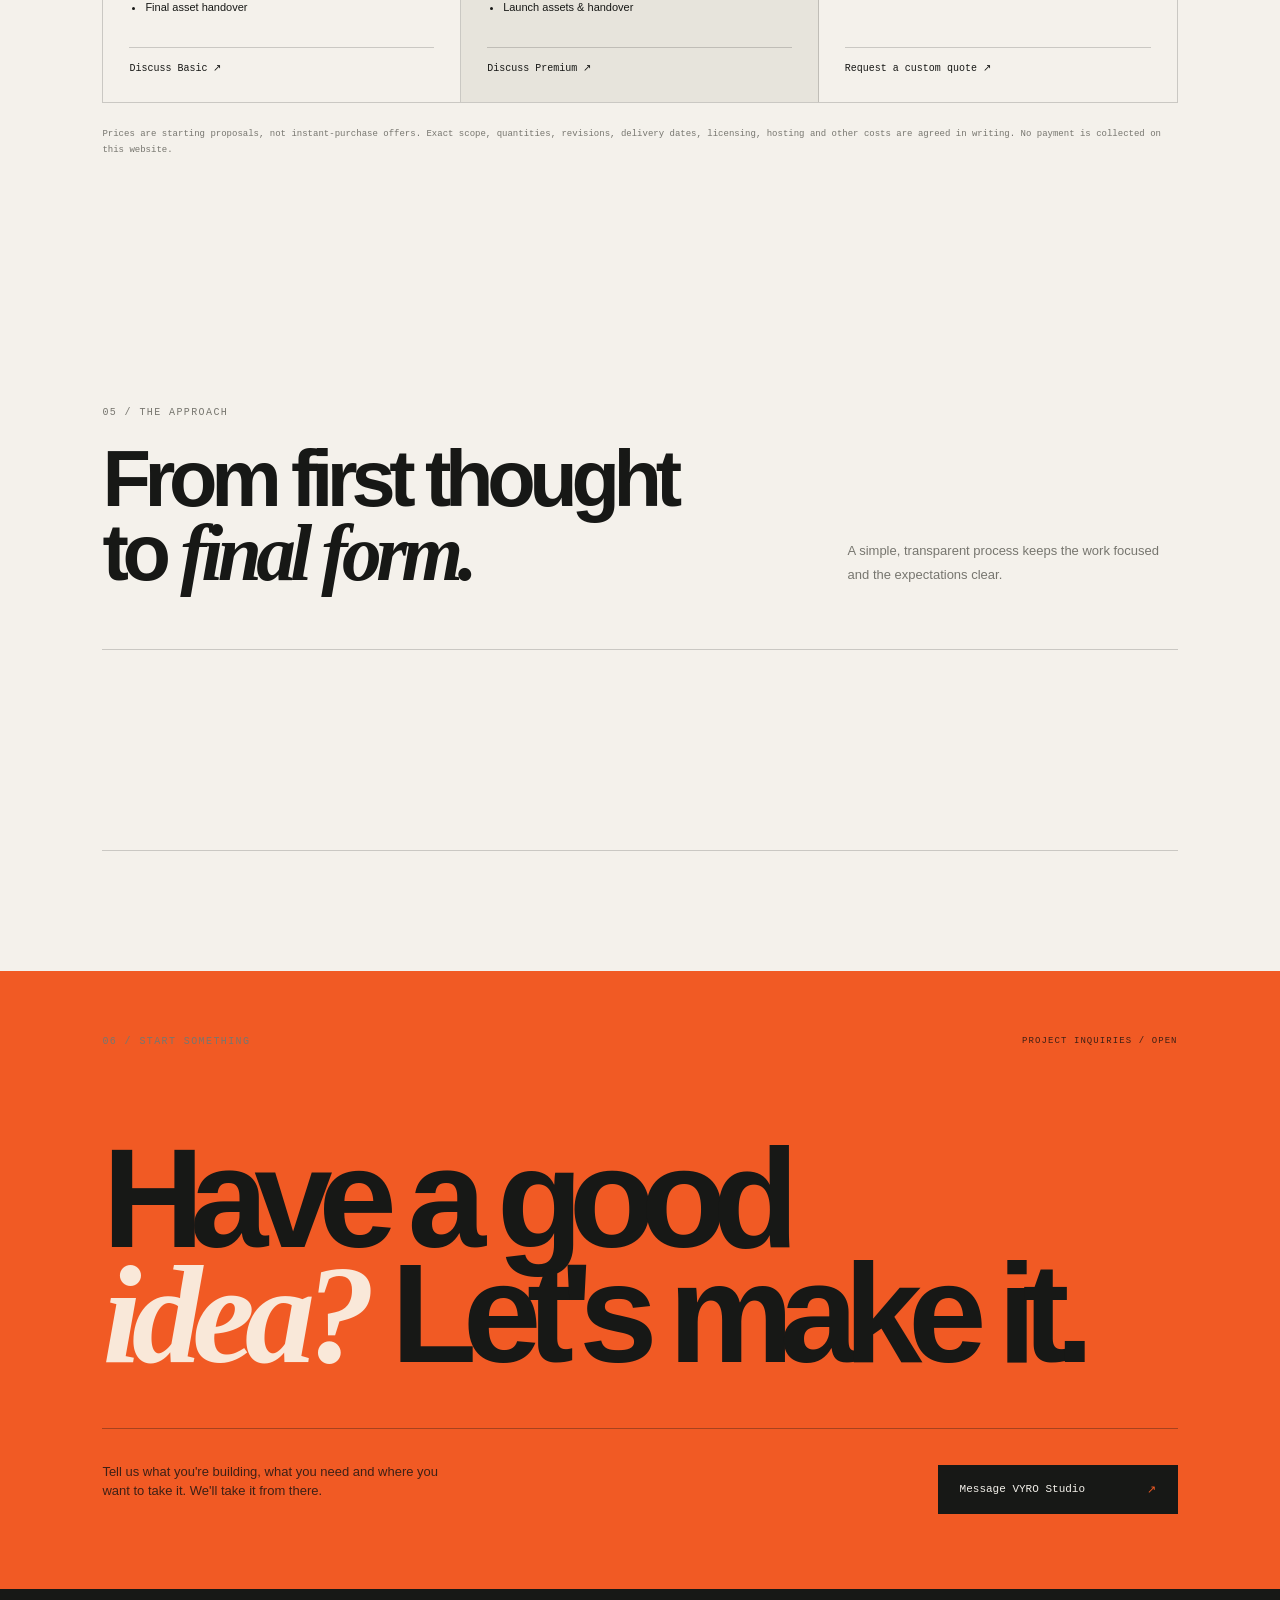
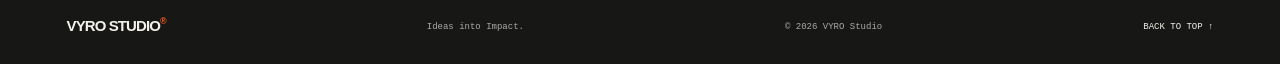
==== commit 8d84f0e7: "Add files via upload" ====
--- a/index.html
+++ b/index.html
@@ -3,250 +3,63 @@
 <head>
   <meta charset="utf-8">
   <meta name="viewport" content="width=device-width, initial-scale=1">
-  <meta name="description" content="VYRO Studio is a creative studio providing brand identity, responsive websites and social media content for businesses.">
-  <meta name="theme-color" content="#fafafa">
+  <meta name="description" content="VYRO Studio is an independent creative studio for brand identity, digital experiences, illustration and 3D visuals.">
+  <meta name="theme-color" content="#f4f1eb">
   <meta name="robots" content="index,follow">
-  <meta http-equiv="Content-Security-Policy" content="default-src 'self'; base-uri 'self'; object-src 'none'; script-src 'self'; style-src 'self'; img-src 'self' data:; font-src 'self'; connect-src 'self'; form-action 'self'; upgrade-insecure-requests">
-  <title>VYRO Studio — Brand Identity, Websites & Social Content</title>
+  <meta http-equiv="Content-Security-Policy" content="default-src 'self'; base-uri 'self'; object-src 'none'; script-src 'self'; style-src 'self' https://fonts.googleapis.com; img-src 'self' data:; font-src 'self' https://fonts.gstatic.com; connect-src 'self'; form-action 'self'; upgrade-insecure-requests">
+  <title>VYRO Studio — Ideas into Impact</title>
   <link rel="stylesheet" href="styles.css">
   <script src="script.js" defer></script>
 </head>
 <body>
-  <a class="skip-link" href="#main">Skip to content</a>
+<a class="skip-link" href="#main">Skip to content</a>
+<header class="site-header">
+  <a class="brand" href="#home" aria-label="VYRO Studio home"><span class="brand-mark">V</span><span>VYRO<span class="brand-sub">STUDIO</span></span></a>
+  <button class="menu-toggle" aria-expanded="false" aria-controls="site-nav">Menu <span>＋</span></button>
+  <nav id="site-nav" aria-label="Main navigation"><a href="#work">Selected work</a><a href="#services">Services</a><a href="#studio">Studio</a><a href="#contact">Contact <span>↗</span></a></nav>
+</header>
+<main id="main">
+  <section class="hero" id="home">
+    <div class="hero-topline"><span>INDEPENDENT CREATIVE STUDIO</span><span>PHILIPPINES · WORKING WORLDWIDE</span></div>
+    <div class="hero-grid">
+      <div class="hero-copy"><p class="eyebrow">Strategy / Image-making / Digital</p><h1>Make it<br><em>impossible</em><br>to ignore<span class="period">.</span></h1><p class="hero-lead">We build distinctive identities, digital experiences and visual worlds for ideas with somewhere to go.</p><div class="hero-links"><a class="pill-link dark" href="#work">Explore selected work <span>↘</span></a><a class="underlink" href="#services">What we make <span>↓</span></a></div></div>
+      <div class="hero-visual" aria-label="Abstract VYRO visual composition"><div class="hero-stamp">VYRO<br>STUDIO<br><small>VISUAL DEPT. / 026</small></div><div class="orbit orbit-one"></div><div class="orbit orbit-two"></div><div class="hero-sculpture"><div class="sculpture-face"></div><div class="sculpture-side"></div><div class="sculpture-top"></div></div><span class="visual-note note-a">FORM STUDY — 01</span><span class="visual-note note-b">IDEAS INTO IMPACT.</span><span class="visual-cross">✳</span></div>
+    </div>
+    <div class="hero-bottomline"><span>BRAND WORLDS · DIGITAL CRAFT · VISUAL EXPERIMENTS</span><span>SCROLL TO EXPLORE ↓</span></div>
+  </section>
+  <section class="ticker" aria-label="Studio capabilities"><div>IDENTITY <i>✳</i> DIGITAL <i>✳</i> ILLUSTRATION <i>✳</i> 3D & MOTION <i>✳</i> CONTENT <i>✳</i> IDENTITY <i>✳</i> DIGITAL <i>✳</i> ILLUSTRATION <i>✳</i> 3D & MOTION <i>✳</i> CONTENT <i>✳</i></div></section>
 
-  <header class="site-header">
-    <div class="container header-inner">
-      <a class="wordmark" href="#home" aria-label="VYRO Studio home">
-        <span class="wordmark-symbol" aria-hidden="true">V</span>
-        <span class="wordmark-type">VYRO<span>STUDIO</span></span>
-      </a>
+  <section class="work-section section-pad" id="work">
+    <div class="section-head"><div><p class="eyebrow">01 / Selected work</p><h2>Ideas, made<br><em>visible.</em></h2></div><p class="section-intro">A growing collection of visual identities, digital concepts and image-making experiments. Each project starts with a point of view.</p></div>
+    <div class="work-grid">
+      <a class="work-card work-large" href="offgrid.html"><div class="work-image"><img src="assets/offgrid-overview.webp" alt="OFFGRID streetwear concept identity overview" loading="lazy"><span class="work-open">VIEW PROJECT ↗</span></div><div class="work-meta"><div><h3>OFFGRID®</h3><p>Streetwear identity / Concept project</p></div><span>2026&nbsp; ↗</span></div></a>
+      <article class="work-card work-small"><div class="illustration-art"><span class="art-label">CHARACTER STUDY / 001</span><div class="toon-head"><div class="toon-hair"></div><div class="toon-eye eye-left"></div><div class="toon-eye eye-right"></div><div class="toon-nose"></div><div class="toon-mouth"></div><div class="toon-ear ear-left"></div><div class="toon-ear ear-right"></div></div><span class="art-caption">A LITTLE<br>MORE CHARACTER.</span><span class="art-index">ILLUSTRATION / 01</span></div><div class="work-meta"><div><h3>Character Lab</h3><p>Cartoon & caricature / Visual experiment</p></div><span>2026</span></div></article>
+      <article class="work-card work-small"><div class="render-art"><span class="art-label">OBJECT STUDY / 002</span><div class="render-platform"></div><div class="render-object"><div class="render-ring"></div><div class="render-core"></div></div><span class="render-type">FORM<br>FOLLOWS<br>FEELING.</span><span class="render-foot">3D / MATERIAL / LIGHT</span></div><div class="work-meta"><div><h3>Soft Geometry</h3><p>3D & rendered illustration / Visual experiment</p></div><span>2026</span></div></article>
+    </div>
+    <p class="work-disclaimer">Character Lab and Soft Geometry are illustrative direction studies, not commissioned client projects. OFFGRID is a fictional brand concept created for the VYRO portfolio.</p>
+  </section>
 
-      <button class="menu-toggle" type="button" aria-expanded="false" aria-controls="primary-nav">
-        <span class="menu-toggle-label">Menu</span>
-      </button>
+  <section class="manifesto" id="studio"><div class="manifesto-mark">V.</div><p class="eyebrow">02 / The studio</p><h2>Good work doesn't<br>sit in one <em>category.</em></h2><div class="manifesto-bottom"><p>We move between design, image-making and technology to create work that feels coherent, curious and full of intent.</p><span>THINK WIDE. MAKE WITH PURPOSE.</span></div></section>
 
-      <nav class="primary-nav" id="primary-nav" aria-label="Primary navigation">
-        <a href="#services">Services</a>
-        <a href="#packages">Packages</a>
-        <a href="#portfolio">Portfolio</a>
-        <a href="#process">Process</a>
-        <a href="#contact">Contact</a>
-      </nav>
+  <section class="services-section section-pad" id="services"><div class="section-head"><div><p class="eyebrow">03 / What we do</p><h2>Many ways<br>to <em>make a mark.</em></h2></div><p class="section-intro">Bring us a starting point, a challenge or a blank page. We shape the right creative output around the brief.</p></div>
+    <div class="service-list">
+      <article class="service-item"><span class="service-no">01</span><div class="service-title"><h3>Brand identity</h3><p>Build a recognizable world around your business.</p></div><div class="service-detail">Naming direction · Logo systems · Art direction · Brand guidelines</div><span class="service-arrow">↗</span></article>
+      <article class="service-item"><span class="service-no">02</span><div class="service-title"><h3>Websites & digital</h3><p>Digital experiences with clarity, character and purpose.</p></div><div class="service-detail">Website design · Front-end builds · Landing pages · Responsive layouts</div><span class="service-arrow">↗</span></article>
+      <article class="service-item"><span class="service-no">03</span><div class="service-title"><h3>Social & content</h3><p>Make every post feel like part of the same story.</p></div><div class="service-detail">Social graphics · Campaign assets · Short-form video · Content direction</div><span class="service-arrow">↗</span></article>
+      <article class="service-item"><span class="service-no">04</span><div class="service-title"><h3>Cartoon & caricature</h3><p>Characters and illustrated ideas with personality.</p></div><div class="service-detail">Character concepts · Cartoon illustration · Caricature portraits · Editorial illustration</div><span class="service-arrow">↗</span></article>
+      <article class="service-item"><span class="service-no">05</span><div class="service-title"><h3>3D & rendered illustration</h3><p>Dimensional visuals made to catch the eye.</p></div><div class="service-detail">3D objects · Product-style renders · Stylized scenes · Visual experiments</div><span class="service-arrow">↗</span></article>
+    </div>
+    <p class="service-note">Every project is scoped individually. Final deliverables, usage rights, revisions, timeline and price are confirmed in writing before work begins.</p>
+  </section>
 
-      <a class="button button-dark header-cta" href="#contact">Discuss a project</a>
-    </div>
-  </header>
+  <section class="packages-section section-pad" id="packages"><div class="section-head"><div><p class="eyebrow">04 / Ways to work</p><h2>Start with<br><em>the right fit.</em></h2></div><p class="section-intro">Choose a broader creative package or ask about a focused, standalone project. Illustration and 3D work are quoted according to complexity and usage.</p></div>
+    <div class="package-grid"><article class="package-card"><span class="package-tag">01 / FOUNDATION</span><h3>Basic</h3><p class="package-price">$500 <small>starting price</small></p><p>A focused creative foundation for a business ready to look more considered.</p><ul><li>Core brand direction</li><li>Essential visual identity</li><li>Responsive business website</li><li>Starter social design set</li><li>Final asset handover</li></ul><a href="#contact" class="package-link">Discuss Basic ↗</a></article><article class="package-card package-featured"><span class="package-tag">02 / EXPANDED</span><h3>Premium</h3><p class="package-price">$1,000 <small>starting price</small></p><p>A more complete visual and digital system for a bigger launch.</p><ul><li>Expanded brand identity</li><li>Detailed brand direction</li><li>Expanded website experience</li><li>Social graphics & short-form content</li><li>Launch assets & handover</li></ul><a href="#contact" class="package-link">Discuss Premium ↗</a></article><article class="package-card package-custom"><span class="package-tag">03 / MADE TO BRIEF</span><h3>Custom</h3><p class="custom-word">One clear<br>creative brief.</p><p>For illustration, caricature, 3D renders, campaign visuals or a project that doesn't fit a preset package.</p><a href="#contact" class="package-link">Request a custom quote ↗</a></article></div>
+    <p class="pricing-note">Prices are starting proposals, not instant-purchase offers. Exact scope, quantities, revisions, delivery dates, licensing, hosting and other costs are agreed in writing. No payment is collected on this website.</p>
+  </section>
 
-  <main id="main">
-    <section class="hero" id="home">
-      <div class="container hero-layout">
-        <div class="hero-copy">
-          <p class="eyebrow">Independent creative studio · Philippines</p>
-          <h1>Make your business<br><span>recognizable.</span></h1>
-          <p class="hero-intro">VYRO Studio helps businesses present themselves with a considered brand identity, a useful website and consistent social content.</p>
-          <div class="hero-actions">
-            <a class="button button-accent" href="#packages">View the packages</a>
-            <a class="text-link" href="#services">Explore our services <span aria-hidden="true">→</span></a>
-          </div>
-          <p class="hero-caption">BRAND IDENTITY / WEB DESIGN / SOCIAL CONTENT</p>
-        </div>
+  <section class="process-section section-pad"><div class="section-head"><div><p class="eyebrow">05 / The approach</p><h2>From first thought<br>to <em>final form.</em></h2></div><p class="section-intro">A simple, transparent process keeps the work focused and the expectations clear.</p></div><div class="process-grid"><article><span>01 / DISCOVER</span><h3>Find the point.</h3><p>We learn about the idea, audience, goals and what success should look like.</p></article><article><span>02 / DEFINE</span><h3>Set the direction.</h3><p>We agree on deliverables, references, timeline, price and project terms.</p></article><article><span>03 / CREATE</span><h3>Make it real.</h3><p>We develop the work, share progress and refine within the agreed scope.</p></article><article><span>04 / DELIVER</span><h3>Ready for the world.</h3><p>You receive the approved files and the handover details agreed for the project.</p></article></div></section>
 
-        <div class="hero-art" aria-label="VYRO Studio visual identity">
-          <div class="art-topline"><span>VYRO / 001</span><span>CREATIVE STUDIO</span></div>
-          <div class="art-symbol" aria-hidden="true">V</div>
-          <div class="art-bottomline"><span>IDEAS INTO IMPACT.</span><span>EST. 2026</span></div>
-        </div>
-      </div>
-    </section>
-
-    <section class="intro-strip" aria-label="Studio approach">
-      <div class="container intro-strip-inner">
-        <p>Good design should make a business easier to understand, trust and choose.</p>
-        <span>01 — 03</span>
-      </div>
-    </section>
-
-    <section class="section" id="services">
-      <div class="container">
-        <div class="section-heading">
-          <p class="eyebrow">What we do</p>
-          <h2>Three disciplines.<br>One clear direction.</h2>
-          <p class="section-summary">We bring the essential parts of your digital presence together, so your brand looks and sounds consistent wherever customers find you.</p>
-        </div>
-
-        <div class="service-list">
-          <article class="service-row">
-            <p class="service-index">01</p>
-            <div>
-              <h3>Brand identity</h3>
-              <p>Logo direction, supporting marks, color selection, typography and practical brand-use guidance.</p>
-            </div>
-            <p class="service-meta">STRATEGY / IDENTITY</p>
-          </article>
-          <article class="service-row">
-            <p class="service-index">02</p>
-            <div>
-              <h3>Website design</h3>
-              <p>A responsive website that explains your offer, presents your work and gives visitors a clear next step.</p>
-            </div>
-            <p class="service-meta">STRUCTURE / DESIGN / BUILD</p>
-          </article>
-          <article class="service-row">
-            <p class="service-index">03</p>
-            <div>
-              <h3>Social media content</h3>
-              <p>On-brand graphics and short-form content prepared around your audience, services and communication goals.</p>
-            </div>
-            <p class="service-meta">GRAPHICS / VIDEO / PLANNING</p>
-          </article>
-        </div>
-      </div>
-    </section>
-
-
-    <section class="section portfolio-section" id="portfolio">
-      <div class="container">
-        <div class="section-heading">
-          <p class="eyebrow">Selected work</p>
-          <h2>Ideas, made<br>visible.</h2>
-          <p class="section-summary">A selection of creative concepts developed by VYRO Studio. Each concept demonstrates how strategy, identity and digital design can work together.</p>
-        </div>
-        <a class="portfolio-feature" href="offgrid.html" aria-label="Explore the OFFGRID concept project">
-          <img src="assets/offgrid-overview.webp" alt="OFFGRID underground streetwear brand identity and apparel concept presentation" loading="lazy">
-          <span class="portfolio-feature-copy">
-            <span class="portfolio-kicker">01 / CONCEPT PROJECT</span>
-            <strong>OFFGRID®</strong>
-            <span>Brand identity · Apparel · Digital design</span>
-            <span class="portfolio-open">Explore project ↗</span>
-          </span>
-        </a>
-        <p class="portfolio-disclosure">OFFGRID is a self-initiated fictional brand concept created to demonstrate VYRO Studio’s creative capabilities. It is not commissioned client work.</p>
-      </div>
-    </section>
-
-    <section class="belief-section">
-      <div class="container belief-layout">
-        <p class="eyebrow">Our point of view</p>
-        <h2>Your online presence should feel like <span>one business</span> — not a collection of unrelated pieces.</h2>
-        <p>We start by understanding the business, then shape the design and content around what customers need to know.</p>
-      </div>
-    </section>
-
-    <section class="section packages-section" id="packages">
-      <div class="container">
-        <div class="section-heading section-heading-packages">
-          <div>
-            <p class="eyebrow">Services & pricing</p>
-            <h2>Two ways to<br>work with VYRO.</h2>
-          </div>
-          <p class="section-summary">Straightforward starting prices. The final scope, quantities, timeline and revision allowance are confirmed in a written proposal before work begins.</p>
-        </div>
-
-        <div class="comparison-wrap">
-          <table class="comparison">
-            <caption>Package comparison · Prices in US dollars</caption>
-            <thead>
-              <tr>
-                <th scope="col">Deliverable</th>
-                <th scope="col">Basic</th>
-                <th scope="col">Premium</th>
-              </tr>
-            </thead>
-            <tbody>
-              <tr>
-                <th scope="row">Starting price</th>
-                <td class="table-price">$500</td>
-                <td class="table-price">$1,000</td>
-              </tr>
-              <tr>
-                <th scope="row">Brand discovery & direction</th>
-                <td>Core direction</td>
-                <td>Expanded direction</td>
-              </tr>
-              <tr>
-                <th scope="row">Logo & visual identity</th>
-                <td>Essential identity set</td>
-                <td>Expanded identity system</td>
-              </tr>
-              <tr>
-                <th scope="row">Brand guidelines</th>
-                <td>Basic usage notes</td>
-                <td>Detailed brand guide</td>
-              </tr>
-              <tr>
-                <th scope="row">Responsive website</th>
-                <td>Core business website</td>
-                <td>Expanded website experience</td>
-              </tr>
-              <tr>
-                <th scope="row">Social media graphics</th>
-                <td>Starter design set</td>
-                <td>Expanded content set</td>
-              </tr>
-              <tr>
-                <th scope="row">Short-form video content</th>
-                <td>Not included by default</td>
-                <td>Included in agreed scope</td>
-              </tr>
-              <tr>
-                <th scope="row">Content direction & launch assets</th>
-                <td>Basic handover</td>
-                <td>Included</td>
-              </tr>
-              <tr>
-                <th scope="row">Final files & handover</th>
-                <td>Included</td>
-                <td>Included</td>
-              </tr>
-            </tbody>
-          </table>
-        </div>
-
-        <div class="package-actions">
-          <a class="button button-outline" href="#contact">Ask about Basic</a>
-          <a class="button button-accent" href="#contact">Ask about Premium</a>
-        </div>
-        <p class="pricing-note">No payment is collected on this website. These are service inquiry packages, not instant digital purchases. Exact deliverable counts, page counts, content quantities, revisions, hosting, domain fees and ongoing management are agreed in writing before a project is accepted.</p>
-      </div>
-    </section>
-
-    <section class="section process-section" id="process">
-      <div class="container">
-        <div class="section-heading">
-          <p class="eyebrow">How projects work</p>
-          <h2>A clear process<br>from start to handover.</h2>
-        </div>
-        <ol class="process-list">
-          <li><span>01</span><div><h3>Discover</h3><p>We learn about your business, audience, current materials and goals.</p></div></li>
-          <li><span>02</span><div><h3>Define</h3><p>We confirm deliverables, schedule, price, responsibilities and approval points in writing.</p></div></li>
-          <li><span>03</span><div><h3>Create</h3><p>We develop the agreed work, share progress and make the included revisions.</p></div></li>
-          <li><span>04</span><div><h3>Deliver</h3><p>You receive the agreed final files and handover information.</p></div></li>
-        </ol>
-      </div>
-    </section>
-
-    <section class="contact-section" id="contact">
-      <div class="container contact-panel">
-        <div>
-          <p class="eyebrow">Start a conversation</p>
-          <h2>Tell us what<br>you’re working on.</h2>
-          <p>For project inquiries, contact VYRO Studio through our Facebook Page.</p>
-        </div>
-        <div class="contact-action">
-          <p class="contact-status">FACEBOOK MESSENGER</p>
-          <a class="contact-placeholder contact-link" href="https://www.facebook.com/profile.php?id=61596743637273" target="_blank" rel="noopener noreferrer">Message VYRO Studio on Facebook ↗</a>
-          <p class="contact-small">No external email address or payment form is used on this site.</p>
-        </div>
-      </div>
-    </section>
-  </main>
-
-  <footer class="site-footer">
-    <div class="container footer-inner">
-      <a class="footer-wordmark" href="#home">VYRO STUDIO</a>
-      <p>Ideas into Impact.</p>
-      <p>© <span id="current-year">2026</span> VYRO Studio</p>
-    </div>
-  </footer>
-</body>
-</html>
+  <section class="contact-section" id="contact"><div class="contact-top"><p class="eyebrow">06 / Start something</p><span>PROJECT INQUIRIES / OPEN</span></div><h2>Have a good<br><em>idea?</em> Let's make it.</h2><div class="contact-bottom"><p>Tell us what you're building, what you need and where you want to take it. We'll take it from there.</p><a class="contact-cta" href="https://www.facebook.com/profile.php?id=61596743637273" target="_blank" rel="noopener noreferrer">Message VYRO Studio <span>↗</span></a></div></section>
+</main>
+<footer class="site-footer"><a class="footer-brand" href="#home">VYRO STUDIO<span>®</span></a><p>Ideas into Impact.</p><p>© <span id="year">2026</span> VYRO Studio</p><a href="#home" class="back-top">BACK TO TOP ↑</a></footer>
+</body></html>
--- a/styles.css
+++ b/styles.css
@@ -1,230 +1,2 @@
-/* System font stack: no third-party font requests. */
-:root {
-  color-scheme: light;
-  --paper: #fafafa;
-  --ink: #111113;
-  --muted: #626267;
-  --line: #dedee0;
-  --soft: #f0f0f1;
-  --accent: #e85d04;
-  --content: 1120px;
-  --radius: 6px;
-}
-* { box-sizing: border-box; }
-html { scroll-behavior: smooth; scroll-padding-top: 88px; }
-body {
-  margin: 0;
-  background: var(--paper);
-  color: var(--ink);
-  font-family: Inter, "Helvetica Neue", Arial, sans-serif;
-  font-size: 16px;
-  line-height: 1.6;
-  -webkit-font-smoothing: antialiased;
-}
-a { color: inherit; text-decoration: none; }
-button, a { -webkit-tap-highlight-color: transparent; }
-a:focus-visible, button:focus-visible {
-  outline: 3px solid var(--accent);
-  outline-offset: 4px;
-}
-.container { width: min(var(--content), calc(100% - 48px)); margin-inline: auto; }
-.skip-link {
-  position: absolute; left: 12px; top: -60px; z-index: 100;
-  background: var(--ink); color: white; padding: 12px 16px; border-radius: var(--radius);
-}
-.skip-link:focus { top: 12px; }
-.site-header {
-  position: sticky; top: 0; z-index: 20;
-  background: rgba(250,250,250,.97);
-  border-bottom: 1px solid var(--line);
-}
-.header-inner { min-height: 76px; display: flex; align-items: center; justify-content: space-between; gap: 28px; }
-.wordmark { display: inline-flex; align-items: center; gap: 10px; min-height: 44px; }
-.wordmark-symbol {
-  display: grid; place-items: center; width: 34px; height: 34px;
-  background: var(--accent); color: white; font-weight: 900; font-size: 23px;
-  line-height: 1; transform: skew(-7deg);
-}
-.wordmark-type { font-size: 18px; font-weight: 900; letter-spacing: .08em; line-height: 1.05; }
-.wordmark-type span { display: block; font-size: 9px; letter-spacing: .42em; margin-top: 5px; }
-.primary-nav { display: flex; align-items: center; gap: 30px; }
-.primary-nav a { min-height: 44px; display: inline-flex; align-items: center; color: #45454a; font-size: 13px; transition: color .18s ease; }
-.primary-nav a:hover, .text-link:hover { color: var(--accent); }
-.button {
-  min-height: 46px; display: inline-flex; align-items: center; justify-content: center;
-  padding: 11px 19px; border: 1px solid transparent; border-radius: var(--radius);
-  font-size: 13px; font-weight: 750; letter-spacing: .01em;
-  transition: background-color .18s ease, color .18s ease, border-color .18s ease, transform .18s ease;
-}
-.button:hover { transform: translateY(-1px); }
-.button-dark { background: var(--ink); color: white; }
-.button-dark:hover { background: #333338; }
-.button-accent { background: var(--accent); color: white; }
-.button-accent:hover { background: #c94e00; }
-.button-outline { border-color: #a8a8ad; color: var(--ink); background: transparent; }
-.button-outline:hover { border-color: var(--ink); background: white; }
-.menu-toggle {
-  display: none; min-width: 44px; min-height: 44px; padding: 8px 12px;
-  color: var(--ink); background: transparent; border: 1px solid var(--line);
-  border-radius: var(--radius); font: inherit; font-size: 13px;
-}
-.hero { padding: 112px 0 104px; border-bottom: 1px solid var(--line); }
-.hero-layout { display: grid; grid-template-columns: 1.1fr .9fr; align-items: center; gap: 64px; }
-.eyebrow { margin: 0 0 18px; color: var(--accent); font-size: 10px; font-weight: 800; letter-spacing: .17em; text-transform: uppercase; }
-h1, h2, h3, p { overflow-wrap: break-word; }
-h1 { margin: 0; font-size: clamp(48px, 7vw, 86px); line-height: .99; letter-spacing: -.055em; font-weight: 850; }
-h1 span { color: var(--accent); }
-.hero-intro { max-width: 560px; margin: 26px 0 0; color: var(--muted); font-size: 17px; line-height: 1.7; }
-.hero-actions { display: flex; align-items: center; gap: 24px; flex-wrap: wrap; margin-top: 32px; }
-.text-link { min-height: 44px; display: inline-flex; align-items: center; gap: 8px; font-size: 13px; font-weight: 700; transition: color .18s ease; }
-.hero-caption { margin: 38px 0 0; color: #77777d; font-size: 9px; letter-spacing: .16em; font-weight: 700; }
-.hero-art {
-  min-height: 390px; padding: 22px; display: flex; flex-direction: column; justify-content: space-between;
-  background: #111113; color: white; border: 1px solid #111113; position: relative; overflow: hidden;
-}
-.hero-art::before, .hero-art::after { content: ""; position: absolute; pointer-events: none; }
-.hero-art::before { width: 240px; height: 240px; right: -80px; top: -95px; border: 1px solid rgba(255,255,255,.16); transform: rotate(45deg); }
-.hero-art::after { width: 300px; height: 1px; background: var(--accent); left: -60px; bottom: 86px; transform: rotate(-38deg); }
-.art-topline, .art-bottomline { display: flex; justify-content: space-between; gap: 12px; color: #bdbdc1; font-size: 9px; letter-spacing: .14em; position: relative; z-index: 1; }
-.art-symbol {
-  align-self: center; color: var(--accent); font-size: clamp(190px, 25vw, 285px);
-  font-weight: 950; line-height: .8; letter-spacing: -.12em; transform: skew(-9deg);
-  text-shadow: 8px 0 0 rgba(255,255,255,.04);
-}
-.art-bottomline span:first-child { color: white; }
-.intro-strip { background: var(--soft); border-bottom: 1px solid var(--line); }
-.intro-strip-inner { min-height: 88px; display: flex; align-items: center; justify-content: space-between; gap: 24px; }
-.intro-strip p { margin: 0; font-size: 16px; font-weight: 650; letter-spacing: -.02em; }
-.intro-strip span { color: var(--muted); font-size: 10px; letter-spacing: .12em; white-space: nowrap; }
-.section { padding: 112px 0; }
-.section-heading { display: grid; grid-template-columns: 1fr .75fr; column-gap: 50px; align-items: end; margin-bottom: 54px; }
-.section-heading .eyebrow { grid-column: 1 / -1; margin-bottom: 16px; }
-h2 { margin: 0; font-size: clamp(38px, 5.2vw, 62px); line-height: 1.04; letter-spacing: -.045em; font-weight: 820; }
-.section-summary { max-width: 430px; margin: 0; color: var(--muted); font-size: 14px; line-height: 1.75; }
-.service-list { border-top: 1px solid var(--line); }
-.service-row {
-  display: grid; grid-template-columns: 70px 1fr 190px; gap: 24px; align-items: center;
-  padding: 30px 0; border-bottom: 1px solid var(--line);
-}
-.service-index { margin: 0; color: var(--accent); font-size: 12px; font-weight: 800; }
-.service-row h3 { margin: 0 0 6px; font-size: 23px; letter-spacing: -.03em; }
-.service-row div p { max-width: 610px; margin: 0; color: var(--muted); font-size: 14px; }
-.service-meta { margin: 0; color: #77777d; font-size: 9px; font-weight: 750; letter-spacing: .12em; text-align: right; }
-.belief-section { padding: 94px 0; background: #efefed; border-block: 1px solid var(--line); }
-.belief-layout { display: grid; grid-template-columns: .55fr 1.45fr; column-gap: 50px; align-items: start; }
-.belief-layout .eyebrow { margin-top: 9px; }
-.belief-layout h2 { max-width: 820px; }
-.belief-layout h2 span { color: var(--accent); }
-.belief-layout > p:last-child { grid-column: 2; max-width: 470px; margin: 24px 0 0; color: var(--muted); font-size: 14px; }
-.packages-section { background: var(--paper); }
-.section-heading-packages { grid-template-columns: 1fr .8fr; }
-.comparison-wrap { width: 100%; border: 1px solid var(--line); background: white; }
-.comparison { width: 100%; border-collapse: collapse; table-layout: fixed; text-align: left; }
-.comparison caption { padding: 18px 20px; text-align: left; color: var(--muted); font-size: 11px; letter-spacing: .08em; text-transform: uppercase; }
-.comparison th, .comparison td { padding: 16px 20px; border-top: 1px solid var(--line); vertical-align: top; font-size: 13px; line-height: 1.5; }
-.comparison thead th { background: #f1f1ef; font-size: 11px; letter-spacing: .1em; text-transform: uppercase; }
-.comparison thead th:first-child, .comparison tbody th { width: 44%; }
-.comparison tbody th { font-weight: 650; }
-.comparison td { color: var(--muted); }
-.comparison td:last-child { color: var(--ink); }
-.comparison .table-price { color: var(--ink); font-size: 21px; font-weight: 850; letter-spacing: -.04em; }
-.package-actions { display: flex; gap: 12px; flex-wrap: wrap; margin-top: 22px; }
-.pricing-note { max-width: 880px; margin: 20px 0 0; color: #737379; font-size: 11px; line-height: 1.7; }
-.process-section { background: #f1f1ef; border-block: 1px solid var(--line); }
-.process-list { display: grid; grid-template-columns: repeat(4, 1fr); gap: 26px; padding: 0; margin: 54px 0 0; list-style: none; }
-.process-list li { border-top: 1px solid #bcbcc0; padding-top: 18px; }
-.process-list li > span { color: var(--accent); font-size: 11px; font-weight: 800; letter-spacing: .12em; }
-.process-list h3 { margin: 23px 0 8px; font-size: 19px; letter-spacing: -.025em; }
-.process-list p { margin: 0; color: var(--muted); font-size: 13px; }
-.contact-section { padding: 92px 0; }
-.contact-panel { display: grid; grid-template-columns: 1.2fr .8fr; gap: 50px; align-items: center; padding: 52px; background: var(--ink); color: white; }
-.contact-panel h2 { font-size: clamp(38px, 5vw, 58px); }
-.contact-panel > div:first-child > p:last-child { max-width: 500px; margin: 20px 0 0; color: #c0c0c4; font-size: 14px; }
-.contact-action { padding: 24px; border: 1px solid #4a4a4d; }
-.contact-status { margin: 0; color: var(--accent); font-size: 10px; font-weight: 800; letter-spacing: .15em; }
-.contact-placeholder { margin: 12px 0 0; font-size: 16px; font-weight: 700; }
-.contact-small { margin: 12px 0 0; color: #aaaab0; font-size: 11px; }
-.site-footer { border-top: 1px solid var(--line); }
-.footer-inner { min-height: 82px; display: flex; align-items: center; justify-content: space-between; gap: 18px; }
-.footer-wordmark { font-size: 12px; font-weight: 900; letter-spacing: .13em; }
-.footer-inner p { margin: 0; color: var(--muted); font-size: 11px; }
-
-/* Portfolio feature */
-.portfolio-section { background: #f1f1ef; border-block: 1px solid var(--line); }
-.portfolio-feature { display: grid; grid-template-columns: 1.4fr .6fr; min-height: 330px; background: var(--ink); color: white; overflow: hidden; border: 1px solid var(--ink); }
-.portfolio-feature img { display: block; width: 100%; height: 100%; min-height: 330px; object-fit: cover; object-position: center; }
-.portfolio-feature-copy { display: flex; flex-direction: column; align-items: flex-start; justify-content: center; padding: clamp(24px, 4vw, 48px); gap: 14px; }
-.portfolio-kicker { color: #f0782a; font-size: 9px; font-weight: 800; letter-spacing: .16em; }
-.portfolio-feature-copy strong { font-size: clamp(38px, 5vw, 64px); line-height: .95; letter-spacing: -.055em; }
-.portfolio-feature-copy > span:nth-of-type(2) { color: #c2c2c5; font-size: 12px; }
-.portfolio-open { display: inline-flex; margin-top: 14px; padding: 12px 16px; background: var(--accent); color: white; font-size: 12px; font-weight: 750; }
-.portfolio-disclosure { margin: 14px 0 0; color: #6b6b70; font-size: 11px; }
-.contact-link { display: inline-block; color: white; text-decoration: underline; text-decoration-color: var(--accent); text-underline-offset: 5px; }
-@media (max-width: 700px) { .portfolio-feature { grid-template-columns: 1fr; } .portfolio-feature img { min-height: 0; aspect-ratio: 4 / 3; } .portfolio-feature-copy { padding: 26px; } }
-
-@media (max-width: 820px) {
-  .header-inner { gap: 12px; }
-  .menu-toggle { display: inline-flex; align-items: center; justify-content: center; margin-left: auto; }
-  .header-cta { display: none; }
-  .primary-nav {
-    display: none; position: absolute; top: 76px; left: 0; right: 0;
-    padding: 12px 24px 20px; background: var(--paper); border-bottom: 1px solid var(--line);
-    flex-direction: column; align-items: stretch; gap: 0;
-  }
-  .primary-nav.is-open { display: flex; }
-  .primary-nav a { border-top: 1px solid var(--line); }
-  .hero { padding: 78px 0 72px; }
-  .hero-layout { grid-template-columns: 1fr; gap: 48px; }
-  .hero-art { min-height: 310px; }
-  .art-symbol { font-size: 220px; }
-  .section-heading, .section-heading-packages { grid-template-columns: 1fr; gap: 20px; }
-  .section-summary { max-width: 600px; }
-  .belief-layout { grid-template-columns: 1fr; gap: 20px; }
-  .belief-layout .eyebrow { margin: 0; }
-  .belief-layout > p:last-child { grid-column: 1; margin-top: 0; }
-  .process-list { grid-template-columns: repeat(2, 1fr); row-gap: 34px; }
-  .contact-panel { grid-template-columns: 1fr; gap: 30px; padding: 36px; }
-}
-@media (max-width: 560px) {
-  .container { width: min(var(--content), calc(100% - 32px)); }
-  .header-inner { min-height: 68px; }
-  .primary-nav { top: 68px; padding-inline: 16px; }
-  .hero { padding: 64px 0 58px; }
-  h1 { font-size: clamp(45px, 13vw, 62px); }
-  .hero-intro { font-size: 15px; }
-  .hero-actions { align-items: flex-start; flex-direction: column; gap: 10px; }
-  .hero-art { min-height: 260px; padding: 16px; }
-  .art-symbol { font-size: 185px; }
-  .intro-strip-inner { min-height: 78px; }
-  .intro-strip p { font-size: 13px; }
-  .section { padding: 76px 0; }
-  .section-heading { margin-bottom: 36px; }
-  h2 { font-size: clamp(35px, 10vw, 48px); }
-  .service-row { grid-template-columns: 34px 1fr; gap: 12px; padding: 24px 0; }
-  .service-meta { grid-column: 2; text-align: left; }
-  .service-row h3 { font-size: 20px; }
-  .belief-section { padding: 70px 0; }
-  .comparison-wrap { border: 0; background: transparent; }
-  .comparison, .comparison tbody, .comparison tr, .comparison th, .comparison td { display: block; width: 100%; }
-  .comparison caption { padding: 0 0 12px; }
-  .comparison thead { position: absolute; width: 1px; height: 1px; padding: 0; margin: -1px; overflow: hidden; clip: rect(0,0,0,0); white-space: nowrap; border: 0; }
-  .comparison tbody { display: grid; gap: 10px; }
-  .comparison tr { display: grid; grid-template-columns: 1fr 1fr; border: 1px solid var(--line); background: white; }
-  .comparison tbody th { grid-column: 1 / -1; width: 100%; padding: 12px 14px 8px; border: 0; background: #f1f1ef; }
-  .comparison td { padding: 10px 14px 13px; border-top: 1px solid var(--line); font-size: 12px; }
-  .comparison td::before { display: block; margin-bottom: 5px; color: #77777d; font-size: 9px; font-weight: 800; letter-spacing: .1em; text-transform: uppercase; }
-  .comparison td:nth-child(2)::before { content: "Basic"; }
-  .comparison td:nth-child(3)::before { content: "Premium"; }
-  .comparison .table-price { font-size: 19px; }
-  .package-actions { flex-direction: column; }
-  .package-actions .button { width: 100%; }
-  .process-list { grid-template-columns: 1fr; gap: 24px; margin-top: 38px; }
-  .process-list h3 { margin-top: 12px; }
-  .contact-section { padding: 64px 0; }
-  .contact-panel { padding: 26px 20px; }
-  .footer-inner { padding: 20px 0; align-items: flex-start; flex-direction: column; gap: 7px; }
-}
-@media (prefers-reduced-motion: reduce) {
-  html { scroll-behavior: auto; }
-  *, *::before, *::after { transition-duration: .01ms !important; animation-duration: .01ms !important; }
-}
+@import url('https://fonts.googleapis.com/css2?family=DM+Mono:wght@400;500&family=DM+Sans:wght@400;500;600;700;800&family=Playfair+Display:ital,wght@0,600;0,700;1,600;1,700&display=swap');
+:root{--paper:#f4f1eb;--ink:#171816;--muted:#77766f;--line:rgba(23,24,22,.19);--orange:#f15a24;--blue:#b8c9d7;--serif:'Playfair Display',Georgia,serif;--sans:'DM Sans',Arial,sans-serif;--mono:'DM Mono',monospace;--max:1440px}*{box-sizing:border-box}html{scroll-behavior:smooth}body{margin:0;background:var(--paper);color:var(--ink);font-family:var(--sans);line-height:1.5}a{color:inherit;text-decoration:none}.skip-link{position:absolute;left:-9999px}.skip-link:focus{left:16px;top:16px;z-index:99;background:#fff;padding:12px}.site-header{height:78px;padding:0 5.2vw;display:flex;align-items:center;justify-content:space-between;border-bottom:1px solid var(--line);position:relative;z-index:20;background:var(--paper)}.brand{display:flex;align-items:center;gap:10px;font-weight:800;font-size:17px;letter-spacing:-.06em}.brand-mark{width:33px;height:33px;display:grid;place-items:center;background:var(--ink);color:var(--paper);font-size:20px;font-weight:800;transform:rotate(-7deg)}.brand-sub{display:block;font:9px var(--mono);letter-spacing:.26em;margin-top:-3px}.site-header nav{display:flex;gap:34px;align-items:center;font-size:12px}.site-header nav a{transition:color .2s}.site-header nav a:hover{color:var(--orange)}.site-header nav span{color:var(--orange)}.menu-toggle{display:none;background:none;border:1px solid var(--line);padding:9px 12px;font:12px var(--mono)}.hero{padding:28px 5.2vw 20px;max-width:var(--max);margin:auto}.hero-topline,.hero-bottomline,.contact-top{display:flex;justify-content:space-between;gap:20px;font:9px var(--mono);letter-spacing:.12em}.hero-grid{display:grid;grid-template-columns:1.03fr .97fr;min-height:610px;align-items:center;gap:3vw}.hero-copy{padding:55px 0 48px}.eyebrow{font:10px var(--mono);letter-spacing:.14em;text-transform:uppercase;color:var(--muted);margin:0 0 24px}.hero h1{font-size:clamp(68px,9.2vw,142px);letter-spacing:-.095em;line-height:.83;margin:0 0 36px;font-weight:700}.hero h1 em,.section-head h2 em,.manifesto h2 em,.contact-section h2 em{font-family:var(--serif);font-weight:600;letter-spacing:-.07em}.period{color:var(--orange)}.hero-lead{font-size:16px;max-width:420px;color:#55564f;line-height:1.7}.hero-links{display:flex;align-items:center;gap:26px;margin-top:35px}.pill-link{padding:13px 18px;border-radius:50px;font-size:11px;display:inline-flex;gap:24px;align-items:center}.pill-link.dark{background:var(--ink);color:var(--paper)}.pill-link span{color:#ff7545}.underlink{font:10px var(--mono);border-bottom:1px solid var(--ink);padding-bottom:6px}.hero-visual{height:550px;position:relative;overflow:hidden;background:#d8d9d2;isolation:isolate}.hero-visual:before{content:'';position:absolute;inset:0;background:linear-gradient(135deg,transparent 48%,rgba(255,255,255,.35) 48.2%,transparent 48.5%),radial-gradient(circle at 52% 47%,#e9e5dc 0 1%,transparent 55%);z-index:-1}.hero-stamp{position:absolute;z-index:4;left:7%;top:7%;font:700 15px/1.1 var(--sans);letter-spacing:-.05em}.hero-stamp small{font:8px var(--mono);letter-spacing:.08em}.orbit{position:absolute;border:1px solid rgba(23,24,22,.35);border-radius:50%;width:72%;aspect-ratio:1;left:14%;top:13%;transform:rotate(-25deg) scaleY(.55)}.orbit-two{transform:rotate(62deg) scaleY(.6);width:85%;left:8%;top:7%;border-style:dashed}.hero-sculpture{position:absolute;width:46%;height:58%;left:28%;top:24%;transform:rotate(-13deg);filter:drop-shadow(25px 28px 16px rgba(0,0,0,.18));animation:float 7s ease-in-out infinite}.sculpture-face{position:absolute;inset:0 0 0 24%;background:linear-gradient(120deg,#fa7849,#d94b26 55%,#a92d1d);clip-path:polygon(0 0,100% 13%,100% 85%,23% 100%,0 75%)}.sculpture-side{position:absolute;left:0;top:0;width:25%;height:100%;background:linear-gradient(90deg,#9b3325,#e95c32);clip-path:polygon(100% 0,100% 100%,0 76%,0 21%)}.sculpture-top{position:absolute;left:0;top:0;width:100%;height:19%;background:#ff956d;clip-path:polygon(24% 0,100% 35%,77% 100%,0 68%)}.visual-note{position:absolute;font:8px var(--mono);letter-spacing:.1em}.note-a{right:6%;top:9%;writing-mode:vertical-rl}.note-b{bottom:7%;left:7%}.visual-cross{position:absolute;right:8%;bottom:7%;font-size:45px;color:var(--orange)}.hero-bottomline{border-top:1px solid var(--line);padding-top:15px}.ticker{overflow:hidden;border-block:1px solid var(--line);margin-top:30px;white-space:nowrap}.ticker div{font-size:13px;font-weight:700;letter-spacing:.06em;padding:13px 0;word-spacing:8px;animation:marquee 32s linear infinite}.ticker i{font-style:normal;color:var(--orange);padding:0 18px}.section-pad{padding:120px 8vw;max-width:var(--max);margin:auto}.section-head{display:flex;justify-content:space-between;align-items:end;gap:40px;margin-bottom:58px}.section-head h2{font-size:clamp(48px,6.2vw,88px);line-height:.94;letter-spacing:-.08em;margin:0}.section-intro{max-width:330px;color:var(--muted);font-size:13px;line-height:1.8;margin:0 0 5px}.work-grid{display:grid;grid-template-columns:1.15fr .85fr;gap:50px 24px}.work-card{min-width:0}.work-large{grid-row:span 2}.work-image{position:relative;overflow:hidden;background:#242628;aspect-ratio:1.13}.work-image img{width:100%;height:100%;object-fit:cover;display:block;transition:transform .7s cubic-bezier(.2,.7,.2,1)}.work-card:hover .work-image img{transform:scale(1.035)}.work-open{position:absolute;right:15px;bottom:15px;background:var(--paper);padding:10px 13px;font:9px var(--mono)}.work-meta{display:flex;justify-content:space-between;gap:18px;padding:15px 0 0;border-top:1px solid var(--line);margin-top:12px}.work-meta h3{font-size:19px;margin:0 0 2px;letter-spacing:-.04em}.work-meta p,.work-meta>span{font:9px var(--mono);color:var(--muted);margin:0}.work-meta>span{white-space:nowrap}.illustration-art,.render-art{position:relative;overflow:hidden;aspect-ratio:1.28;background:#d5d8ce}.art-label,.art-index,.render-foot{position:absolute;font:8px var(--mono);letter-spacing:.1em}.art-label{top:15px;left:16px}.art-index{bottom:15px;left:16px}.toon-head{position:absolute;width:38%;height:58%;left:32%;top:19%;border-radius:48% 48% 43% 43%;background:#e6a36e;border:2px solid #24251f;transform:rotate(-7deg);box-shadow:12px 14px 0 rgba(36,37,31,.13)}.toon-hair{position:absolute;left:-7%;top:-8%;width:114%;height:42%;background:#30352f;border-radius:55% 45% 35% 20%;clip-path:polygon(0 0,100% 0,91% 75%,76% 54%,63% 100%,47% 57%,29% 91%,18% 56%,0 83%)}.toon-eye{position:absolute;top:46%;width:9%;height:12%;background:#222;border-radius:50%}.eye-left{left:27%}.eye-right{right:27%}.toon-nose{position:absolute;left:48%;top:52%;width:12%;height:16%;border-right:2px solid #8b4e39;border-bottom:2px solid #8b4e39;transform:rotate(20deg)}.toon-mouth{position:absolute;left:39%;bottom:17%;width:25%;height:8%;border-bottom:3px solid #9b3e35;border-radius:50%}.toon-ear{position:absolute;top:47%;width:13%;height:22%;background:#e6a36e;border:2px solid #24251f;border-radius:50%}.ear-left{left:-10%}.ear-right{right:-10%}.art-caption{position:absolute;right:6%;bottom:17%;font:italic 20px/.95 var(--serif);text-align:right}.render-art{background:#c8d1d6}.render-platform{position:absolute;width:58%;height:17%;left:22%;bottom:14%;border-radius:50%;background:linear-gradient(180deg,#f2e9d6,#9daeb5);transform:skewX(-20deg);box-shadow:0 22px 28px #75818a66}.render-object{position:absolute;left:36%;top:20%;width:32%;height:56%;filter:drop-shadow(15px 20px 13px #45545b55)}.render-core{position:absolute;inset:5% 10%;background:linear-gradient(120deg,#f1a17b,#d65b3c 55%,#813f39);clip-path:polygon(50% 0,100% 23%,86% 85%,50% 100%,14% 85%,0 23%)}.render-ring{position:absolute;inset:17% -12%;border:12px solid #f1eee4;border-radius:50%;transform:rotate(-35deg) scaleY(.43);z-index:2}.render-type{position:absolute;right:7%;top:12%;font:italic 21px/.94 var(--serif);text-align:right}.render-foot{bottom:14px;left:16px}.work-disclaimer,.pricing-note,.service-note{font:9px var(--mono);color:var(--muted);margin-top:24px;line-height:1.7}.manifesto{background:#20231f;color:var(--paper);padding:120px 12vw;position:relative;overflow:hidden}.manifesto-mark{position:absolute;right:8%;top:-.35em;font-size:32vw;font-weight:800;letter-spacing:-.14em;color:#2d322c;line-height:1;pointer-events:none}.manifesto .eyebrow{color:#b5b4aa;position:relative}.manifesto h2{position:relative;font-size:clamp(55px,8vw,112px);line-height:.93;letter-spacing:-.09em;max-width:950px;margin:0}.manifesto h2 em{color:#ef7952}.manifesto-bottom{position:relative;display:flex;justify-content:space-between;align-items:end;gap:30px;margin-top:60px;border-top:1px solid #ffffff33;padding-top:20px}.manifesto-bottom p{max-width:390px;color:#c2c2b9;font-size:13px;line-height:1.8}.manifesto-bottom span{font:8px var(--mono);letter-spacing:.1em;color:#c2c2b9}.services-section{padding-bottom:105px}.service-list{border-top:1px solid var(--line)}.service-item{display:grid;grid-template-columns:55px 1.1fr 1fr 25px;gap:22px;align-items:center;padding:27px 0;border-bottom:1px solid var(--line);transition:padding .25s}.service-item:hover{padding-left:12px;padding-right:12px}.service-no,.service-detail{font:9px var(--mono);color:var(--muted)}.service-title h3{font-size:clamp(22px,3vw,36px);letter-spacing:-.06em;margin:0}.service-title p{font-size:11px;color:var(--muted);margin:3px 0 0}.service-detail{line-height:1.8;max-width:340px}.service-arrow{font-size:22px;color:var(--orange);text-align:right}.package-grid{display:grid;grid-template-columns:1fr 1fr 1fr;border:1px solid var(--line)}.package-card{padding:28px 26px;min-height:420px;display:flex;flex-direction:column;border-right:1px solid var(--line)}.package-card:last-child{border:0}.package-featured{background:#e7e4dc}.package-tag{font:9px var(--mono);letter-spacing:.1em;color:var(--muted)}.package-card h3{font-size:37px;letter-spacing:-.07em;margin:28px 0 2px}.package-price{font-size:48px;font-weight:700;letter-spacing:-.08em;margin:0 0 18px}.package-price small{font:9px var(--mono);letter-spacing:0;color:var(--muted)}.package-card>p:not(.package-price){font-size:12px;color:var(--muted);line-height:1.7}.package-card ul{padding-left:16px;font-size:11px;line-height:2.1;margin:18px 0 28px}.package-link{margin-top:auto;border-top:1px solid var(--line);padding-top:14px;font:10px var(--mono);display:flex;justify-content:space-between}.custom-word{font:italic 33px/.98 var(--serif);margin:22px 0 10px!important;color:var(--ink)!important}.process-grid{display:grid;grid-template-columns:repeat(4,1fr);border-top:1px solid var(--line);border-bottom:1px solid var(--line)}.process-grid article{padding:22px 18px 25px 0;border-right:1px solid var(--line);margin-right:18px}.process-grid article:last-child{border:0;margin:0}.process-grid span{font:9px var(--mono);color:var(--muted)}.process-grid h3{font-size:22px;letter-spacing:-.05em;margin:34px 0 8px}.process-grid p{font-size:11px;color:var(--muted);max-width:220px;line-height:1.8}.contact-section{background:var(--orange);padding:65px 8vw 75px}.contact-top{color:#3e2016}.contact-section h2{font-size:clamp(65px,11vw,150px);line-height:.82;letter-spacing:-.1em;margin:70px 0 55px}.contact-section h2 em{color:#f9e8d9}.contact-bottom{display:flex;justify-content:space-between;align-items:end;gap:30px;border-top:1px solid #39201466;padding-top:20px}.contact-bottom p{max-width:350px;font-size:13px;color:#3e2016}.contact-cta{background:var(--ink);color:var(--paper);padding:18px 22px;min-width:240px;display:flex;justify-content:space-between;font:11px var(--mono)}.contact-cta span{color:var(--orange)}.site-footer{display:flex;align-items:center;justify-content:space-between;gap:20px;padding:24px 5.2vw;background:var(--ink);color:var(--paper)}.footer-brand{font-size:15px;font-weight:800;letter-spacing:-.06em}.footer-brand span{color:var(--orange);font-size:9px;vertical-align:top}.site-footer p,.back-top{font:9px var(--mono);color:#aaa}.back-top{color:var(--paper)}.reveal{opacity:0;transform:translateY(18px);transition:opacity .6s ease,transform .6s ease}.reveal.is-visible{opacity:1;transform:none}@keyframes float{0%,100%{transform:translateY(0) rotate(-13deg)}50%{transform:translateY(-14px) rotate(-10deg)}}@keyframes marquee{from{transform:translateX(0)}to{transform:translateX(-50%)}}@media(max-width:900px){.hero-grid{min-height:520px}.hero-visual{height:450px}.section-pad{padding:90px 6vw}.package-grid{grid-template-columns:1fr 1fr}.package-card:nth-child(2){border-right:0}.package-custom{grid-column:1/-1;min-height:260px;border-top:1px solid var(--line)}.process-grid{grid-template-columns:1fr 1fr}.process-grid article:nth-child(2){border-right:0}.process-grid article:nth-child(3),.process-grid article:nth-child(4){border-top:1px solid var(--line)}.process-grid article:nth-child(3){margin-top:12px}.process-grid article:nth-child(4){margin-top:12px}}@media(max-width:650px){.site-header{height:68px;padding:0 20px}.menu-toggle{display:block}.site-header nav{display:none;position:absolute;top:67px;left:0;right:0;background:var(--paper);padding:20px;flex-direction:column;align-items:flex-start;gap:18px;border-bottom:1px solid var(--line)}.site-header nav.is-open{display:flex}.hero{padding:22px 20px 18px}.hero-topline,.hero-bottomline{font-size:7px}.hero-grid{grid-template-columns:1fr;gap:18px;min-height:0}.hero-copy{padding:50px 0 10px}.hero h1{font-size:clamp(66px,18vw,100px)}.hero-lead{font-size:14px;max-width:340px}.hero-visual{height:370px}.hero-links{gap:18px;flex-wrap:wrap}.ticker{margin-top:22px}.section-pad{padding:75px 20px}.section-head{display:block;margin-bottom:35px}.section-head h2{font-size:57px}.section-intro{margin-top:20px}.work-grid{grid-template-columns:1fr;gap:35px}.work-large{grid-row:auto}.work-image{aspect-ratio:1.05}.illustration-art,.render-art{aspect-ratio:1.15}.manifesto{padding:85px 22px}.manifesto h2{font-size:59px}.manifesto-bottom{display:block;margin-top:35px}.manifesto-bottom span{display:block;margin-top:20px}.service-item{grid-template-columns:30px 1fr 20px;gap:12px;padding:22px 0}.service-detail{grid-column:2/3;font-size:9px}.service-arrow{grid-column:3;grid-row:1}.service-title h3{font-size:25px}.package-grid{grid-template-columns:1fr}.package-card,.package-card:nth-child(2){border-right:0;border-bottom:1px solid var(--line);min-height:0;padding:25px}.package-custom{grid-column:auto;border-bottom:0;min-height:260px}.package-card h3{margin-top:20px}.process-grid{grid-template-columns:1fr 1fr}.process-grid article{padding:18px 10px 20px 0;margin-right:10px}.process-grid h3{font-size:19px;margin-top:24px}.contact-section{padding:42px 20px 50px}.contact-section h2{font-size:clamp(64px,18vw,100px);margin:65px 0 45px}.contact-bottom{display:block}.contact-cta{margin-top:25px}.site-footer{padding:22px 20px;display:grid;grid-template-columns:1fr 1fr}.site-footer p{margin:0}.back-top{text-align:right}.footer-brand{grid-column:1}.site-footer p:nth-of-type(1){text-align:right}}@media(prefers-reduced-motion:reduce){html{scroll-behavior:auto}*,*::before,*::after{animation-duration:.01ms!important;transition-duration:.01ms!important}.reveal{opacity:1;transform:none}}
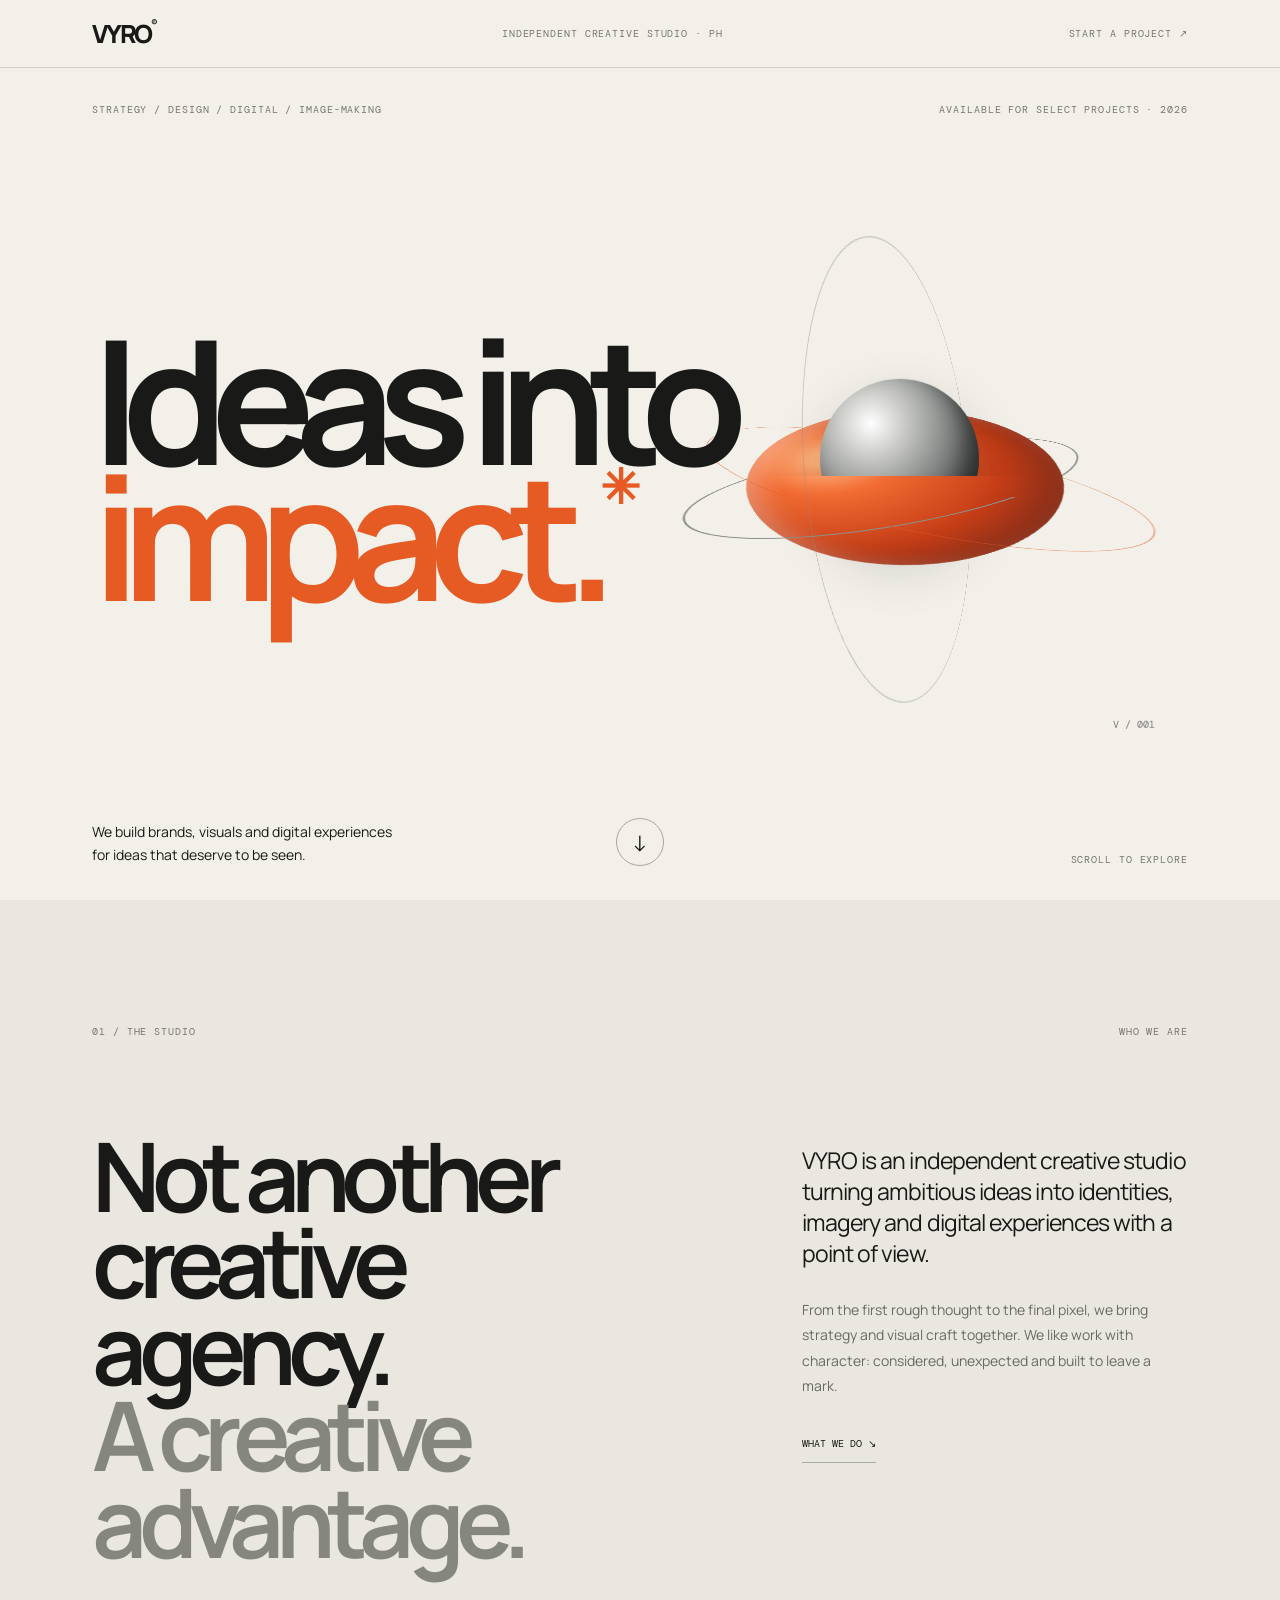
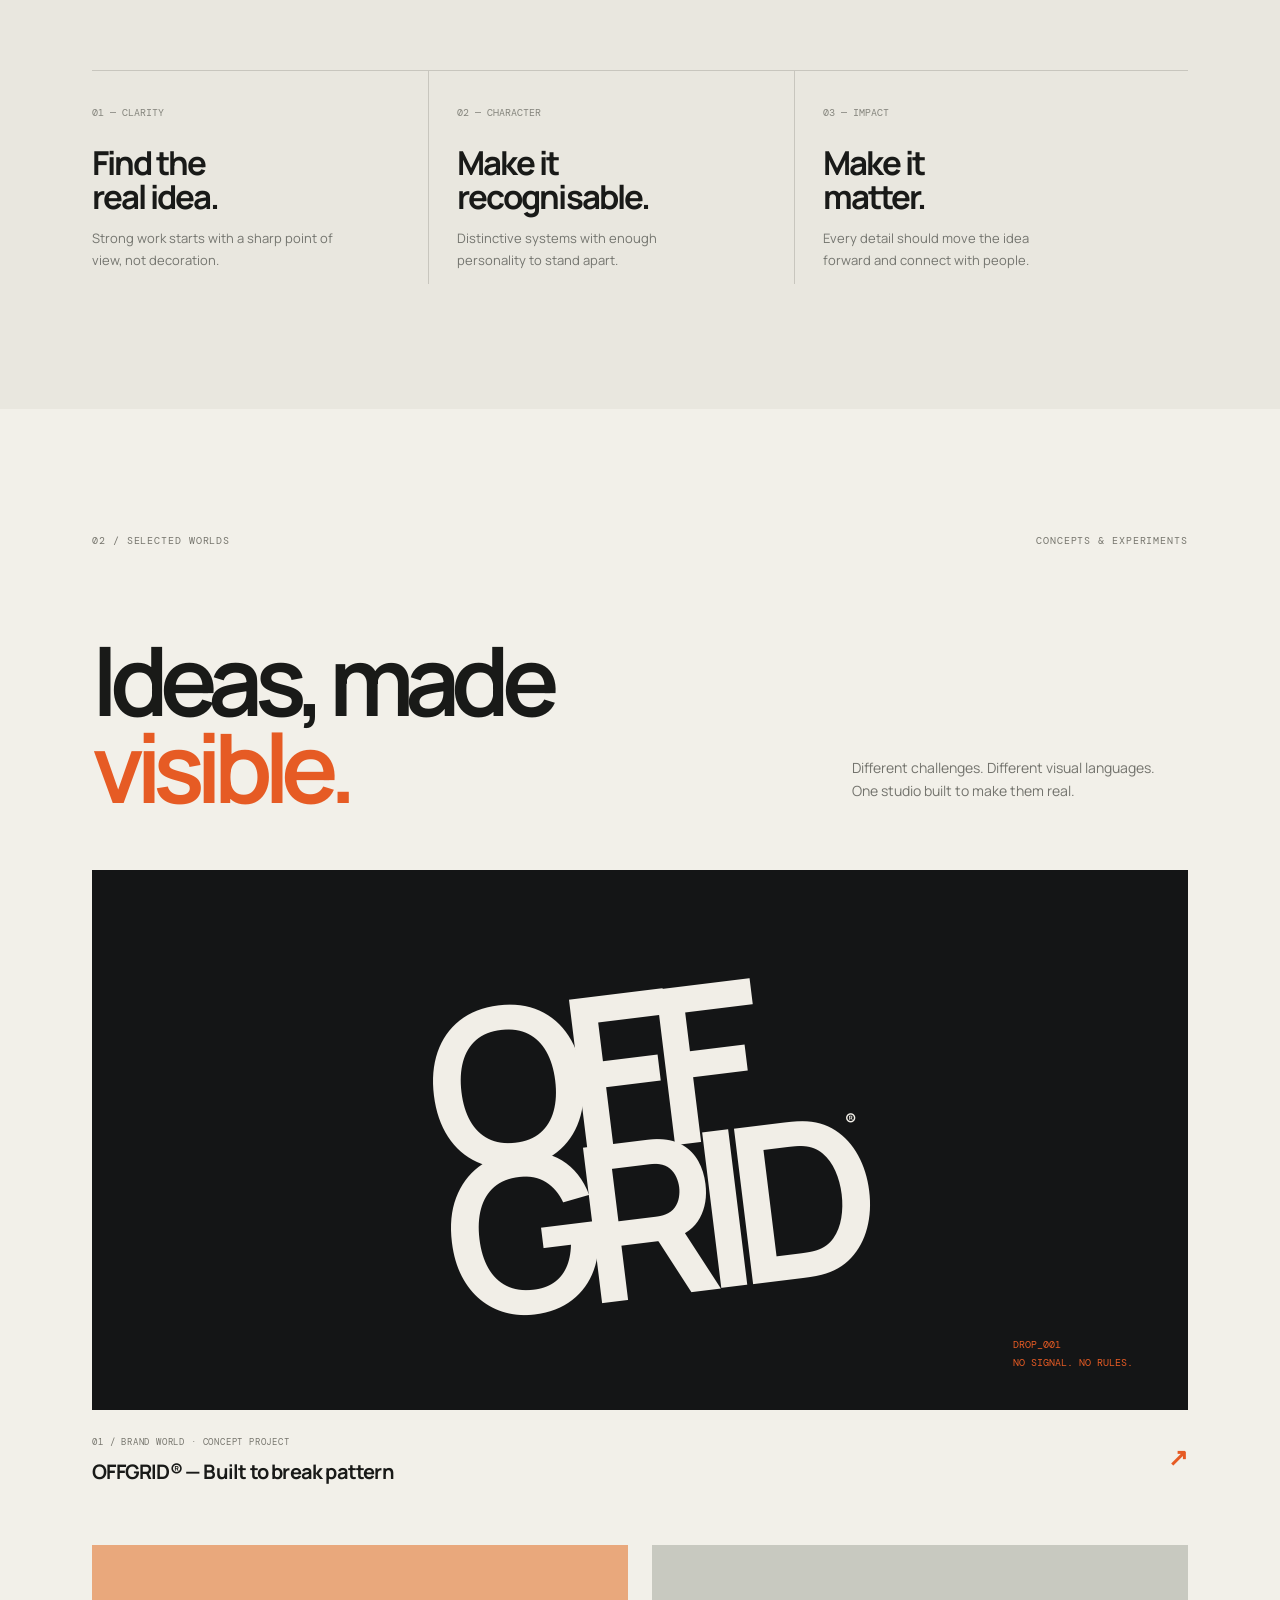
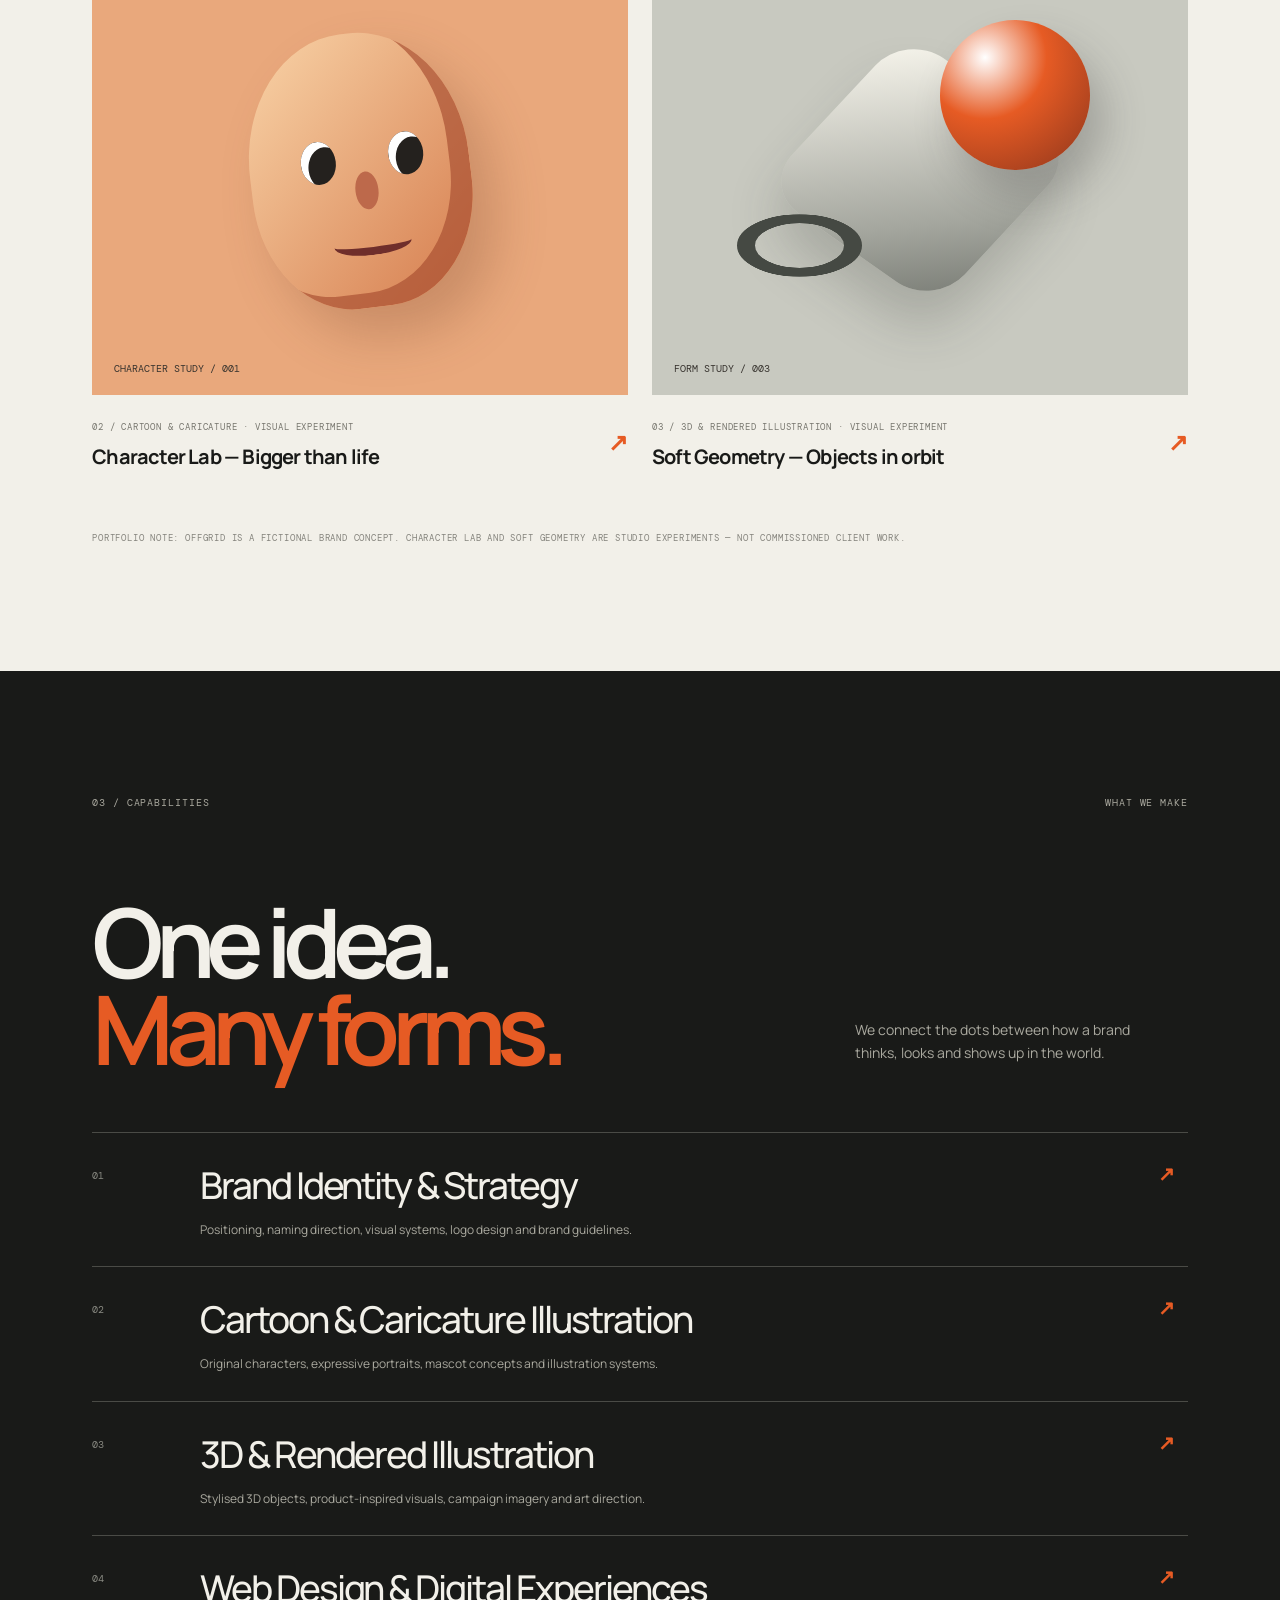
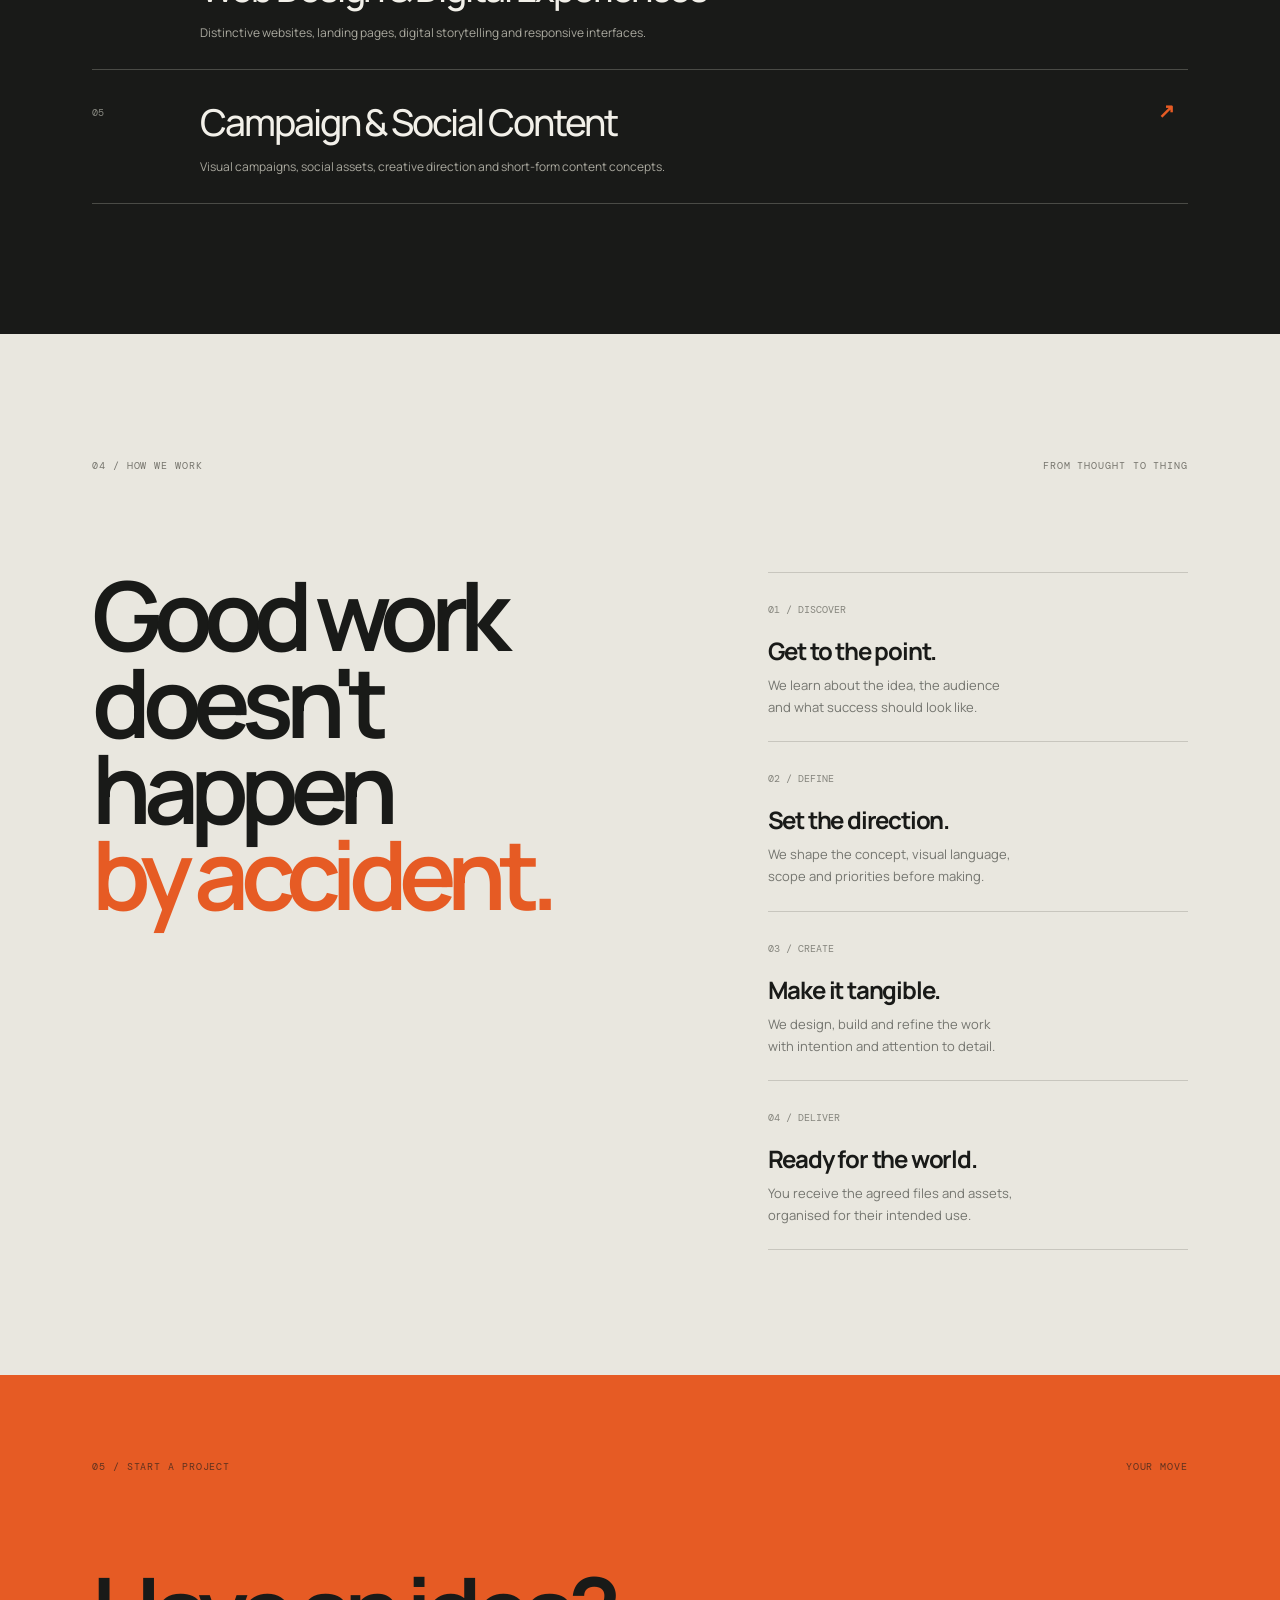
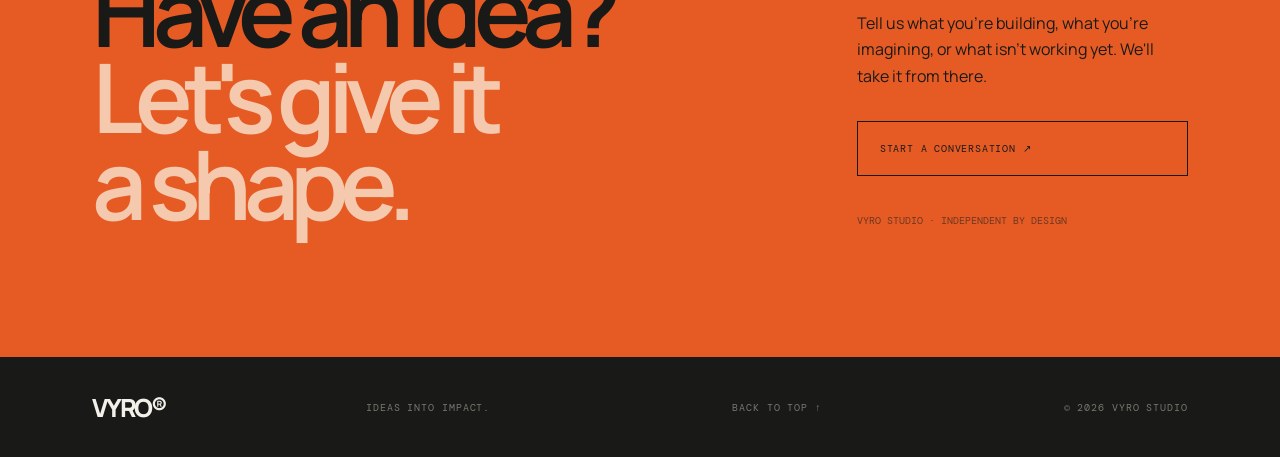
==== commit 0241fa60: "Add files via upload" ====
--- a/index.html
+++ b/index.html
@@ -1,65 +1,17 @@
-<!doctype html>
-<html lang="en">
-<head>
-  <meta charset="utf-8">
-  <meta name="viewport" content="width=device-width, initial-scale=1">
-  <meta name="description" content="VYRO Studio is an independent creative studio for brand identity, digital experiences, illustration and 3D visuals.">
-  <meta name="theme-color" content="#f4f1eb">
-  <meta name="robots" content="index,follow">
-  <meta http-equiv="Content-Security-Policy" content="default-src 'self'; base-uri 'self'; object-src 'none'; script-src 'self'; style-src 'self' https://fonts.googleapis.com; img-src 'self' data:; font-src 'self' https://fonts.gstatic.com; connect-src 'self'; form-action 'self'; upgrade-insecure-requests">
-  <title>VYRO Studio — Ideas into Impact</title>
-  <link rel="stylesheet" href="styles.css">
-  <script src="script.js" defer></script>
-</head>
-<body>
-<a class="skip-link" href="#main">Skip to content</a>
-<header class="site-header">
-  <a class="brand" href="#home" aria-label="VYRO Studio home"><span class="brand-mark">V</span><span>VYRO<span class="brand-sub">STUDIO</span></span></a>
-  <button class="menu-toggle" aria-expanded="false" aria-controls="site-nav">Menu <span>＋</span></button>
-  <nav id="site-nav" aria-label="Main navigation"><a href="#work">Selected work</a><a href="#services">Services</a><a href="#studio">Studio</a><a href="#contact">Contact <span>↗</span></a></nav>
-</header>
-<main id="main">
-  <section class="hero" id="home">
-    <div class="hero-topline"><span>INDEPENDENT CREATIVE STUDIO</span><span>PHILIPPINES · WORKING WORLDWIDE</span></div>
-    <div class="hero-grid">
-      <div class="hero-copy"><p class="eyebrow">Strategy / Image-making / Digital</p><h1>Make it<br><em>impossible</em><br>to ignore<span class="period">.</span></h1><p class="hero-lead">We build distinctive identities, digital experiences and visual worlds for ideas with somewhere to go.</p><div class="hero-links"><a class="pill-link dark" href="#work">Explore selected work <span>↘</span></a><a class="underlink" href="#services">What we make <span>↓</span></a></div></div>
-      <div class="hero-visual" aria-label="Abstract VYRO visual composition"><div class="hero-stamp">VYRO<br>STUDIO<br><small>VISUAL DEPT. / 026</small></div><div class="orbit orbit-one"></div><div class="orbit orbit-two"></div><div class="hero-sculpture"><div class="sculpture-face"></div><div class="sculpture-side"></div><div class="sculpture-top"></div></div><span class="visual-note note-a">FORM STUDY — 01</span><span class="visual-note note-b">IDEAS INTO IMPACT.</span><span class="visual-cross">✳</span></div>
-    </div>
-    <div class="hero-bottomline"><span>BRAND WORLDS · DIGITAL CRAFT · VISUAL EXPERIMENTS</span><span>SCROLL TO EXPLORE ↓</span></div>
-  </section>
-  <section class="ticker" aria-label="Studio capabilities"><div>IDENTITY <i>✳</i> DIGITAL <i>✳</i> ILLUSTRATION <i>✳</i> 3D & MOTION <i>✳</i> CONTENT <i>✳</i> IDENTITY <i>✳</i> DIGITAL <i>✳</i> ILLUSTRATION <i>✳</i> 3D & MOTION <i>✳</i> CONTENT <i>✳</i></div></section>
-
-  <section class="work-section section-pad" id="work">
-    <div class="section-head"><div><p class="eyebrow">01 / Selected work</p><h2>Ideas, made<br><em>visible.</em></h2></div><p class="section-intro">A growing collection of visual identities, digital concepts and image-making experiments. Each project starts with a point of view.</p></div>
-    <div class="work-grid">
-      <a class="work-card work-large" href="offgrid.html"><div class="work-image"><img src="assets/offgrid-overview.webp" alt="OFFGRID streetwear concept identity overview" loading="lazy"><span class="work-open">VIEW PROJECT ↗</span></div><div class="work-meta"><div><h3>OFFGRID®</h3><p>Streetwear identity / Concept project</p></div><span>2026&nbsp; ↗</span></div></a>
-      <article class="work-card work-small"><div class="illustration-art"><span class="art-label">CHARACTER STUDY / 001</span><div class="toon-head"><div class="toon-hair"></div><div class="toon-eye eye-left"></div><div class="toon-eye eye-right"></div><div class="toon-nose"></div><div class="toon-mouth"></div><div class="toon-ear ear-left"></div><div class="toon-ear ear-right"></div></div><span class="art-caption">A LITTLE<br>MORE CHARACTER.</span><span class="art-index">ILLUSTRATION / 01</span></div><div class="work-meta"><div><h3>Character Lab</h3><p>Cartoon & caricature / Visual experiment</p></div><span>2026</span></div></article>
-      <article class="work-card work-small"><div class="render-art"><span class="art-label">OBJECT STUDY / 002</span><div class="render-platform"></div><div class="render-object"><div class="render-ring"></div><div class="render-core"></div></div><span class="render-type">FORM<br>FOLLOWS<br>FEELING.</span><span class="render-foot">3D / MATERIAL / LIGHT</span></div><div class="work-meta"><div><h3>Soft Geometry</h3><p>3D & rendered illustration / Visual experiment</p></div><span>2026</span></div></article>
-    </div>
-    <p class="work-disclaimer">Character Lab and Soft Geometry are illustrative direction studies, not commissioned client projects. OFFGRID is a fictional brand concept created for the VYRO portfolio.</p>
-  </section>
-
-  <section class="manifesto" id="studio"><div class="manifesto-mark">V.</div><p class="eyebrow">02 / The studio</p><h2>Good work doesn't<br>sit in one <em>category.</em></h2><div class="manifesto-bottom"><p>We move between design, image-making and technology to create work that feels coherent, curious and full of intent.</p><span>THINK WIDE. MAKE WITH PURPOSE.</span></div></section>
-
-  <section class="services-section section-pad" id="services"><div class="section-head"><div><p class="eyebrow">03 / What we do</p><h2>Many ways<br>to <em>make a mark.</em></h2></div><p class="section-intro">Bring us a starting point, a challenge or a blank page. We shape the right creative output around the brief.</p></div>
-    <div class="service-list">
-      <article class="service-item"><span class="service-no">01</span><div class="service-title"><h3>Brand identity</h3><p>Build a recognizable world around your business.</p></div><div class="service-detail">Naming direction · Logo systems · Art direction · Brand guidelines</div><span class="service-arrow">↗</span></article>
-      <article class="service-item"><span class="service-no">02</span><div class="service-title"><h3>Websites & digital</h3><p>Digital experiences with clarity, character and purpose.</p></div><div class="service-detail">Website design · Front-end builds · Landing pages · Responsive layouts</div><span class="service-arrow">↗</span></article>
-      <article class="service-item"><span class="service-no">03</span><div class="service-title"><h3>Social & content</h3><p>Make every post feel like part of the same story.</p></div><div class="service-detail">Social graphics · Campaign assets · Short-form video · Content direction</div><span class="service-arrow">↗</span></article>
-      <article class="service-item"><span class="service-no">04</span><div class="service-title"><h3>Cartoon & caricature</h3><p>Characters and illustrated ideas with personality.</p></div><div class="service-detail">Character concepts · Cartoon illustration · Caricature portraits · Editorial illustration</div><span class="service-arrow">↗</span></article>
-      <article class="service-item"><span class="service-no">05</span><div class="service-title"><h3>3D & rendered illustration</h3><p>Dimensional visuals made to catch the eye.</p></div><div class="service-detail">3D objects · Product-style renders · Stylized scenes · Visual experiments</div><span class="service-arrow">↗</span></article>
-    </div>
-    <p class="service-note">Every project is scoped individually. Final deliverables, usage rights, revisions, timeline and price are confirmed in writing before work begins.</p>
-  </section>
-
-  <section class="packages-section section-pad" id="packages"><div class="section-head"><div><p class="eyebrow">04 / Ways to work</p><h2>Start with<br><em>the right fit.</em></h2></div><p class="section-intro">Choose a broader creative package or ask about a focused, standalone project. Illustration and 3D work are quoted according to complexity and usage.</p></div>
-    <div class="package-grid"><article class="package-card"><span class="package-tag">01 / FOUNDATION</span><h3>Basic</h3><p class="package-price">$500 <small>starting price</small></p><p>A focused creative foundation for a business ready to look more considered.</p><ul><li>Core brand direction</li><li>Essential visual identity</li><li>Responsive business website</li><li>Starter social design set</li><li>Final asset handover</li></ul><a href="#contact" class="package-link">Discuss Basic ↗</a></article><article class="package-card package-featured"><span class="package-tag">02 / EXPANDED</span><h3>Premium</h3><p class="package-price">$1,000 <small>starting price</small></p><p>A more complete visual and digital system for a bigger launch.</p><ul><li>Expanded brand identity</li><li>Detailed brand direction</li><li>Expanded website experience</li><li>Social graphics & short-form content</li><li>Launch assets & handover</li></ul><a href="#contact" class="package-link">Discuss Premium ↗</a></article><article class="package-card package-custom"><span class="package-tag">03 / MADE TO BRIEF</span><h3>Custom</h3><p class="custom-word">One clear<br>creative brief.</p><p>For illustration, caricature, 3D renders, campaign visuals or a project that doesn't fit a preset package.</p><a href="#contact" class="package-link">Request a custom quote ↗</a></article></div>
-    <p class="pricing-note">Prices are starting proposals, not instant-purchase offers. Exact scope, quantities, revisions, delivery dates, licensing, hosting and other costs are agreed in writing. No payment is collected on this website.</p>
-  </section>
-
-  <section class="process-section section-pad"><div class="section-head"><div><p class="eyebrow">05 / The approach</p><h2>From first thought<br>to <em>final form.</em></h2></div><p class="section-intro">A simple, transparent process keeps the work focused and the expectations clear.</p></div><div class="process-grid"><article><span>01 / DISCOVER</span><h3>Find the point.</h3><p>We learn about the idea, audience, goals and what success should look like.</p></article><article><span>02 / DEFINE</span><h3>Set the direction.</h3><p>We agree on deliverables, references, timeline, price and project terms.</p></article><article><span>03 / CREATE</span><h3>Make it real.</h3><p>We develop the work, share progress and refine within the agreed scope.</p></article><article><span>04 / DELIVER</span><h3>Ready for the world.</h3><p>You receive the approved files and the handover details agreed for the project.</p></article></div></section>
-
-  <section class="contact-section" id="contact"><div class="contact-top"><p class="eyebrow">06 / Start something</p><span>PROJECT INQUIRIES / OPEN</span></div><h2>Have a good<br><em>idea?</em> Let's make it.</h2><div class="contact-bottom"><p>Tell us what you're building, what you need and where you want to take it. We'll take it from there.</p><a class="contact-cta" href="https://www.facebook.com/profile.php?id=61596743637273" target="_blank" rel="noopener noreferrer">Message VYRO Studio <span>↗</span></a></div></section>
-</main>
-<footer class="site-footer"><a class="footer-brand" href="#home">VYRO STUDIO<span>®</span></a><p>Ideas into Impact.</p><p>© <span id="year">2026</span> VYRO Studio</p><a href="#home" class="back-top">BACK TO TOP ↑</a></footer>
-</body></html>
+<!doctype html><html lang="en"><head><meta charset="utf-8"><meta name="viewport" content="width=device-width,initial-scale=1"><meta name="theme-color" content="#f2f0e9"><title>VYRO Studio® — Ideas into Impact</title><link rel="preconnect" href="https://fonts.googleapis.com"><link href="https://fonts.googleapis.com/css2?family=DM+Mono:wght@400;500&family=Manrope:wght@400;500;600;700;800&display=swap" rel="stylesheet"><link rel="stylesheet" href="styles.css"><script defer src="script.js"></script></head><body>
+<header><a class="logo" href="#top">VYRO<span>®</span></a><span class="mono">INDEPENDENT CREATIVE STUDIO · PH</span><a class="mono" href="#contact">START A PROJECT ↗</a></header><main id="top">
+<section class="hero pad"><div class="eyebrow mono"><span>STRATEGY / DESIGN / DIGITAL / IMAGE-MAKING</span><span>AVAILABLE FOR SELECT PROJECTS · 2026</span></div><div class="hero-stage"><h1>Ideas into<br><i>impact.</i><b>✳</b></h1><div class="sculpture"><div class="orbit"></div><div class="orbit second"></div><div class="disc"></div><div class="core"></div><div class="ring"></div><small>V / 001</small></div></div><div class="hero-foot"><p>We build brands, visuals and digital experiences<br>for ideas that deserve to be seen.</p><a href="#company">↓</a><span class="mono">SCROLL TO EXPLORE</span></div></section>
+<section class="studio pad" id="company"><div class="label mono"><span>01 / THE STUDIO</span><span>WHO WE ARE</span></div><div class="intro"><h2>Not another<br>creative agency.<br><em>A creative<br>advantage.</em></h2><div><p class="lead">VYRO is an independent creative studio turning ambitious ideas into identities, imagery and digital experiences with a point of view.</p><p>From the first rough thought to the final pixel, we bring strategy and visual craft together. We like work with character: considered, unexpected and built to leave a mark.</p><a class="under" href="#services">WHAT WE DO ↘</a></div></div><div class="principles"><article><small>01 — CLARITY</small><h3>Find the<br>real idea.</h3><p>Strong work starts with a sharp point of view, not decoration.</p></article><article><small>02 — CHARACTER</small><h3>Make it<br>recognisable.</h3><p>Distinctive systems with enough personality to stand apart.</p></article><article><small>03 — IMPACT</small><h3>Make it<br>matter.</h3><p>Every detail should move the idea forward and connect with people.</p></article></div></section>
+<section class="work pad" id="work"><div class="label mono"><span>02 / SELECTED WORLDS</span><span>CONCEPTS & EXPERIMENTS</span></div><div class="section-head"><h2>Ideas, made<br><i>visible.</i></h2><p>Different challenges. Different visual languages.<br>One studio built to make them real.</p></div><div class="projects">
+<a class="project wide" href="offgrid.html"><div class="visual offgrid"><strong>OFF<br>GRID<span>®</span></strong><small>DROP_001<br>NO SIGNAL. NO RULES.</small></div><div class="caption"><div><small>01 / BRAND WORLD · CONCEPT PROJECT</small><h3>OFFGRID® — Built to break pattern</h3></div><b>↗</b></div></a>
+<article class="project"><div class="visual character"><div class="face"><i></i><i></i><b></b><span></span></div><small>CHARACTER STUDY / 001</small></div><div class="caption"><div><small>02 / CARTOON & CARICATURE · VISUAL EXPERIMENT</small><h3>Character Lab — Bigger than life</h3></div><b>↗</b></div></article>
+<article class="project"><div class="visual geometry"><div class="shape a"></div><div class="shape b"></div><div class="shape c"></div><small>FORM STUDY / 003</small></div><div class="caption"><div><small>03 / 3D & RENDERED ILLUSTRATION · VISUAL EXPERIMENT</small><h3>Soft Geometry — Objects in orbit</h3></div><b>↗</b></div></article></div><p class="disclaimer mono">PORTFOLIO NOTE: OFFGRID IS A FICTIONAL BRAND CONCEPT. CHARACTER LAB AND SOFT GEOMETRY ARE STUDIO EXPERIMENTS — NOT COMMISSIONED CLIENT WORK.</p></section>
+<section class="services pad" id="services"><div class="label mono"><span>03 / CAPABILITIES</span><span>WHAT WE MAKE</span></div><div class="section-head"><h2>One idea.<br><i>Many forms.</i></h2><p>We connect the dots between how a brand thinks, looks and shows up in the world.</p></div><div class="service-list">
+<a href="#contact"><span>01</span><div><h3>Brand Identity & Strategy</h3><p>Positioning, naming direction, visual systems, logo design and brand guidelines.</p></div><b>↗</b></a>
+<a href="#contact"><span>02</span><div><h3>Cartoon & Caricature Illustration</h3><p>Original characters, expressive portraits, mascot concepts and illustration systems.</p></div><b>↗</b></a>
+<a href="#contact"><span>03</span><div><h3>3D & Rendered Illustration</h3><p>Stylised 3D objects, product-inspired visuals, campaign imagery and art direction.</p></div><b>↗</b></a>
+<a href="#contact"><span>04</span><div><h3>Web Design & Digital Experiences</h3><p>Distinctive websites, landing pages, digital storytelling and responsive interfaces.</p></div><b>↗</b></a>
+<a href="#contact"><span>05</span><div><h3>Campaign & Social Content</h3><p>Visual campaigns, social assets, creative direction and short-form content concepts.</p></div><b>↗</b></a></div></section>
+<section class="approach pad"><div class="label mono"><span>04 / HOW WE WORK</span><span>FROM THOUGHT TO THING</span></div><div class="approach-grid"><h2>Good work<br>doesn't happen<br><i>by accident.</i></h2><div class="steps"><article><small>01 / DISCOVER</small><h3>Get to the point.</h3><p>We learn about the idea, the audience and what success should look like.</p></article><article><small>02 / DEFINE</small><h3>Set the direction.</h3><p>We shape the concept, visual language, scope and priorities before making.</p></article><article><small>03 / CREATE</small><h3>Make it tangible.</h3><p>We design, build and refine the work with intention and attention to detail.</p></article><article><small>04 / DELIVER</small><h3>Ready for the world.</h3><p>You receive the agreed files and assets, organised for their intended use.</p></article></div></div></section>
+<section class="contact pad" id="contact"><div class="label mono"><span>05 / START A PROJECT</span><span>YOUR MOVE</span></div><div class="contact-grid"><h2>Have an idea?<br><i>Let's give it<br>a shape.</i></h2><div><p>Tell us what you're building, what you're imagining, or what isn't working yet. We'll take it from there.</p><a href="https://www.facebook.com/profile.php?id=61596743637273" target="_blank" rel="noopener">START A CONVERSATION ↗</a><small>VYRO STUDIO · INDEPENDENT BY DESIGN</small></div></div></section></main>
+<footer class="pad"><a class="logo" href="#top">VYRO®</a><span class="mono">IDEAS INTO IMPACT.</span><a class="mono" href="#top">BACK TO TOP ↑</a><small class="mono">© <span id="year"></span> VYRO STUDIO</small></footer></body></html>
--- a/styles.css
+++ b/styles.css
@@ -1,2 +1,4 @@
-@import url('https://fonts.googleapis.com/css2?family=DM+Mono:wght@400;500&family=DM+Sans:wght@400;500;600;700;800&family=Playfair+Display:ital,wght@0,600;0,700;1,600;1,700&display=swap');
-:root{--paper:#f4f1eb;--ink:#171816;--muted:#77766f;--line:rgba(23,24,22,.19);--orange:#f15a24;--blue:#b8c9d7;--serif:'Playfair Display',Georgia,serif;--sans:'DM Sans',Arial,sans-serif;--mono:'DM Mono',monospace;--max:1440px}*{box-sizing:border-box}html{scroll-behavior:smooth}body{margin:0;background:var(--paper);color:var(--ink);font-family:var(--sans);line-height:1.5}a{color:inherit;text-decoration:none}.skip-link{position:absolute;left:-9999px}.skip-link:focus{left:16px;top:16px;z-index:99;background:#fff;padding:12px}.site-header{height:78px;padding:0 5.2vw;display:flex;align-items:center;justify-content:space-between;border-bottom:1px solid var(--line);position:relative;z-index:20;background:var(--paper)}.brand{display:flex;align-items:center;gap:10px;font-weight:800;font-size:17px;letter-spacing:-.06em}.brand-mark{width:33px;height:33px;display:grid;place-items:center;background:var(--ink);color:var(--paper);font-size:20px;font-weight:800;transform:rotate(-7deg)}.brand-sub{display:block;font:9px var(--mono);letter-spacing:.26em;margin-top:-3px}.site-header nav{display:flex;gap:34px;align-items:center;font-size:12px}.site-header nav a{transition:color .2s}.site-header nav a:hover{color:var(--orange)}.site-header nav span{color:var(--orange)}.menu-toggle{display:none;background:none;border:1px solid var(--line);padding:9px 12px;font:12px var(--mono)}.hero{padding:28px 5.2vw 20px;max-width:var(--max);margin:auto}.hero-topline,.hero-bottomline,.contact-top{display:flex;justify-content:space-between;gap:20px;font:9px var(--mono);letter-spacing:.12em}.hero-grid{display:grid;grid-template-columns:1.03fr .97fr;min-height:610px;align-items:center;gap:3vw}.hero-copy{padding:55px 0 48px}.eyebrow{font:10px var(--mono);letter-spacing:.14em;text-transform:uppercase;color:var(--muted);margin:0 0 24px}.hero h1{font-size:clamp(68px,9.2vw,142px);letter-spacing:-.095em;line-height:.83;margin:0 0 36px;font-weight:700}.hero h1 em,.section-head h2 em,.manifesto h2 em,.contact-section h2 em{font-family:var(--serif);font-weight:600;letter-spacing:-.07em}.period{color:var(--orange)}.hero-lead{font-size:16px;max-width:420px;color:#55564f;line-height:1.7}.hero-links{display:flex;align-items:center;gap:26px;margin-top:35px}.pill-link{padding:13px 18px;border-radius:50px;font-size:11px;display:inline-flex;gap:24px;align-items:center}.pill-link.dark{background:var(--ink);color:var(--paper)}.pill-link span{color:#ff7545}.underlink{font:10px var(--mono);border-bottom:1px solid var(--ink);padding-bottom:6px}.hero-visual{height:550px;position:relative;overflow:hidden;background:#d8d9d2;isolation:isolate}.hero-visual:before{content:'';position:absolute;inset:0;background:linear-gradient(135deg,transparent 48%,rgba(255,255,255,.35) 48.2%,transparent 48.5%),radial-gradient(circle at 52% 47%,#e9e5dc 0 1%,transparent 55%);z-index:-1}.hero-stamp{position:absolute;z-index:4;left:7%;top:7%;font:700 15px/1.1 var(--sans);letter-spacing:-.05em}.hero-stamp small{font:8px var(--mono);letter-spacing:.08em}.orbit{position:absolute;border:1px solid rgba(23,24,22,.35);border-radius:50%;width:72%;aspect-ratio:1;left:14%;top:13%;transform:rotate(-25deg) scaleY(.55)}.orbit-two{transform:rotate(62deg) scaleY(.6);width:85%;left:8%;top:7%;border-style:dashed}.hero-sculpture{position:absolute;width:46%;height:58%;left:28%;top:24%;transform:rotate(-13deg);filter:drop-shadow(25px 28px 16px rgba(0,0,0,.18));animation:float 7s ease-in-out infinite}.sculpture-face{position:absolute;inset:0 0 0 24%;background:linear-gradient(120deg,#fa7849,#d94b26 55%,#a92d1d);clip-path:polygon(0 0,100% 13%,100% 85%,23% 100%,0 75%)}.sculpture-side{position:absolute;left:0;top:0;width:25%;height:100%;background:linear-gradient(90deg,#9b3325,#e95c32);clip-path:polygon(100% 0,100% 100%,0 76%,0 21%)}.sculpture-top{position:absolute;left:0;top:0;width:100%;height:19%;background:#ff956d;clip-path:polygon(24% 0,100% 35%,77% 100%,0 68%)}.visual-note{position:absolute;font:8px var(--mono);letter-spacing:.1em}.note-a{right:6%;top:9%;writing-mode:vertical-rl}.note-b{bottom:7%;left:7%}.visual-cross{position:absolute;right:8%;bottom:7%;font-size:45px;color:var(--orange)}.hero-bottomline{border-top:1px solid var(--line);padding-top:15px}.ticker{overflow:hidden;border-block:1px solid var(--line);margin-top:30px;white-space:nowrap}.ticker div{font-size:13px;font-weight:700;letter-spacing:.06em;padding:13px 0;word-spacing:8px;animation:marquee 32s linear infinite}.ticker i{font-style:normal;color:var(--orange);padding:0 18px}.section-pad{padding:120px 8vw;max-width:var(--max);margin:auto}.section-head{display:flex;justify-content:space-between;align-items:end;gap:40px;margin-bottom:58px}.section-head h2{font-size:clamp(48px,6.2vw,88px);line-height:.94;letter-spacing:-.08em;margin:0}.section-intro{max-width:330px;color:var(--muted);font-size:13px;line-height:1.8;margin:0 0 5px}.work-grid{display:grid;grid-template-columns:1.15fr .85fr;gap:50px 24px}.work-card{min-width:0}.work-large{grid-row:span 2}.work-image{position:relative;overflow:hidden;background:#242628;aspect-ratio:1.13}.work-image img{width:100%;height:100%;object-fit:cover;display:block;transition:transform .7s cubic-bezier(.2,.7,.2,1)}.work-card:hover .work-image img{transform:scale(1.035)}.work-open{position:absolute;right:15px;bottom:15px;background:var(--paper);padding:10px 13px;font:9px var(--mono)}.work-meta{display:flex;justify-content:space-between;gap:18px;padding:15px 0 0;border-top:1px solid var(--line);margin-top:12px}.work-meta h3{font-size:19px;margin:0 0 2px;letter-spacing:-.04em}.work-meta p,.work-meta>span{font:9px var(--mono);color:var(--muted);margin:0}.work-meta>span{white-space:nowrap}.illustration-art,.render-art{position:relative;overflow:hidden;aspect-ratio:1.28;background:#d5d8ce}.art-label,.art-index,.render-foot{position:absolute;font:8px var(--mono);letter-spacing:.1em}.art-label{top:15px;left:16px}.art-index{bottom:15px;left:16px}.toon-head{position:absolute;width:38%;height:58%;left:32%;top:19%;border-radius:48% 48% 43% 43%;background:#e6a36e;border:2px solid #24251f;transform:rotate(-7deg);box-shadow:12px 14px 0 rgba(36,37,31,.13)}.toon-hair{position:absolute;left:-7%;top:-8%;width:114%;height:42%;background:#30352f;border-radius:55% 45% 35% 20%;clip-path:polygon(0 0,100% 0,91% 75%,76% 54%,63% 100%,47% 57%,29% 91%,18% 56%,0 83%)}.toon-eye{position:absolute;top:46%;width:9%;height:12%;background:#222;border-radius:50%}.eye-left{left:27%}.eye-right{right:27%}.toon-nose{position:absolute;left:48%;top:52%;width:12%;height:16%;border-right:2px solid #8b4e39;border-bottom:2px solid #8b4e39;transform:rotate(20deg)}.toon-mouth{position:absolute;left:39%;bottom:17%;width:25%;height:8%;border-bottom:3px solid #9b3e35;border-radius:50%}.toon-ear{position:absolute;top:47%;width:13%;height:22%;background:#e6a36e;border:2px solid #24251f;border-radius:50%}.ear-left{left:-10%}.ear-right{right:-10%}.art-caption{position:absolute;right:6%;bottom:17%;font:italic 20px/.95 var(--serif);text-align:right}.render-art{background:#c8d1d6}.render-platform{position:absolute;width:58%;height:17%;left:22%;bottom:14%;border-radius:50%;background:linear-gradient(180deg,#f2e9d6,#9daeb5);transform:skewX(-20deg);box-shadow:0 22px 28px #75818a66}.render-object{position:absolute;left:36%;top:20%;width:32%;height:56%;filter:drop-shadow(15px 20px 13px #45545b55)}.render-core{position:absolute;inset:5% 10%;background:linear-gradient(120deg,#f1a17b,#d65b3c 55%,#813f39);clip-path:polygon(50% 0,100% 23%,86% 85%,50% 100%,14% 85%,0 23%)}.render-ring{position:absolute;inset:17% -12%;border:12px solid #f1eee4;border-radius:50%;transform:rotate(-35deg) scaleY(.43);z-index:2}.render-type{position:absolute;right:7%;top:12%;font:italic 21px/.94 var(--serif);text-align:right}.render-foot{bottom:14px;left:16px}.work-disclaimer,.pricing-note,.service-note{font:9px var(--mono);color:var(--muted);margin-top:24px;line-height:1.7}.manifesto{background:#20231f;color:var(--paper);padding:120px 12vw;position:relative;overflow:hidden}.manifesto-mark{position:absolute;right:8%;top:-.35em;font-size:32vw;font-weight:800;letter-spacing:-.14em;color:#2d322c;line-height:1;pointer-events:none}.manifesto .eyebrow{color:#b5b4aa;position:relative}.manifesto h2{position:relative;font-size:clamp(55px,8vw,112px);line-height:.93;letter-spacing:-.09em;max-width:950px;margin:0}.manifesto h2 em{color:#ef7952}.manifesto-bottom{position:relative;display:flex;justify-content:space-between;align-items:end;gap:30px;margin-top:60px;border-top:1px solid #ffffff33;padding-top:20px}.manifesto-bottom p{max-width:390px;color:#c2c2b9;font-size:13px;line-height:1.8}.manifesto-bottom span{font:8px var(--mono);letter-spacing:.1em;color:#c2c2b9}.services-section{padding-bottom:105px}.service-list{border-top:1px solid var(--line)}.service-item{display:grid;grid-template-columns:55px 1.1fr 1fr 25px;gap:22px;align-items:center;padding:27px 0;border-bottom:1px solid var(--line);transition:padding .25s}.service-item:hover{padding-left:12px;padding-right:12px}.service-no,.service-detail{font:9px var(--mono);color:var(--muted)}.service-title h3{font-size:clamp(22px,3vw,36px);letter-spacing:-.06em;margin:0}.service-title p{font-size:11px;color:var(--muted);margin:3px 0 0}.service-detail{line-height:1.8;max-width:340px}.service-arrow{font-size:22px;color:var(--orange);text-align:right}.package-grid{display:grid;grid-template-columns:1fr 1fr 1fr;border:1px solid var(--line)}.package-card{padding:28px 26px;min-height:420px;display:flex;flex-direction:column;border-right:1px solid var(--line)}.package-card:last-child{border:0}.package-featured{background:#e7e4dc}.package-tag{font:9px var(--mono);letter-spacing:.1em;color:var(--muted)}.package-card h3{font-size:37px;letter-spacing:-.07em;margin:28px 0 2px}.package-price{font-size:48px;font-weight:700;letter-spacing:-.08em;margin:0 0 18px}.package-price small{font:9px var(--mono);letter-spacing:0;color:var(--muted)}.package-card>p:not(.package-price){font-size:12px;color:var(--muted);line-height:1.7}.package-card ul{padding-left:16px;font-size:11px;line-height:2.1;margin:18px 0 28px}.package-link{margin-top:auto;border-top:1px solid var(--line);padding-top:14px;font:10px var(--mono);display:flex;justify-content:space-between}.custom-word{font:italic 33px/.98 var(--serif);margin:22px 0 10px!important;color:var(--ink)!important}.process-grid{display:grid;grid-template-columns:repeat(4,1fr);border-top:1px solid var(--line);border-bottom:1px solid var(--line)}.process-grid article{padding:22px 18px 25px 0;border-right:1px solid var(--line);margin-right:18px}.process-grid article:last-child{border:0;margin:0}.process-grid span{font:9px var(--mono);color:var(--muted)}.process-grid h3{font-size:22px;letter-spacing:-.05em;margin:34px 0 8px}.process-grid p{font-size:11px;color:var(--muted);max-width:220px;line-height:1.8}.contact-section{background:var(--orange);padding:65px 8vw 75px}.contact-top{color:#3e2016}.contact-section h2{font-size:clamp(65px,11vw,150px);line-height:.82;letter-spacing:-.1em;margin:70px 0 55px}.contact-section h2 em{color:#f9e8d9}.contact-bottom{display:flex;justify-content:space-between;align-items:end;gap:30px;border-top:1px solid #39201466;padding-top:20px}.contact-bottom p{max-width:350px;font-size:13px;color:#3e2016}.contact-cta{background:var(--ink);color:var(--paper);padding:18px 22px;min-width:240px;display:flex;justify-content:space-between;font:11px var(--mono)}.contact-cta span{color:var(--orange)}.site-footer{display:flex;align-items:center;justify-content:space-between;gap:20px;padding:24px 5.2vw;background:var(--ink);color:var(--paper)}.footer-brand{font-size:15px;font-weight:800;letter-spacing:-.06em}.footer-brand span{color:var(--orange);font-size:9px;vertical-align:top}.site-footer p,.back-top{font:9px var(--mono);color:#aaa}.back-top{color:var(--paper)}.reveal{opacity:0;transform:translateY(18px);transition:opacity .6s ease,transform .6s ease}.reveal.is-visible{opacity:1;transform:none}@keyframes float{0%,100%{transform:translateY(0) rotate(-13deg)}50%{transform:translateY(-14px) rotate(-10deg)}}@keyframes marquee{from{transform:translateX(0)}to{transform:translateX(-50%)}}@media(max-width:900px){.hero-grid{min-height:520px}.hero-visual{height:450px}.section-pad{padding:90px 6vw}.package-grid{grid-template-columns:1fr 1fr}.package-card:nth-child(2){border-right:0}.package-custom{grid-column:1/-1;min-height:260px;border-top:1px solid var(--line)}.process-grid{grid-template-columns:1fr 1fr}.process-grid article:nth-child(2){border-right:0}.process-grid article:nth-child(3),.process-grid article:nth-child(4){border-top:1px solid var(--line)}.process-grid article:nth-child(3){margin-top:12px}.process-grid article:nth-child(4){margin-top:12px}}@media(max-width:650px){.site-header{height:68px;padding:0 20px}.menu-toggle{display:block}.site-header nav{display:none;position:absolute;top:67px;left:0;right:0;background:var(--paper);padding:20px;flex-direction:column;align-items:flex-start;gap:18px;border-bottom:1px solid var(--line)}.site-header nav.is-open{display:flex}.hero{padding:22px 20px 18px}.hero-topline,.hero-bottomline{font-size:7px}.hero-grid{grid-template-columns:1fr;gap:18px;min-height:0}.hero-copy{padding:50px 0 10px}.hero h1{font-size:clamp(66px,18vw,100px)}.hero-lead{font-size:14px;max-width:340px}.hero-visual{height:370px}.hero-links{gap:18px;flex-wrap:wrap}.ticker{margin-top:22px}.section-pad{padding:75px 20px}.section-head{display:block;margin-bottom:35px}.section-head h2{font-size:57px}.section-intro{margin-top:20px}.work-grid{grid-template-columns:1fr;gap:35px}.work-large{grid-row:auto}.work-image{aspect-ratio:1.05}.illustration-art,.render-art{aspect-ratio:1.15}.manifesto{padding:85px 22px}.manifesto h2{font-size:59px}.manifesto-bottom{display:block;margin-top:35px}.manifesto-bottom span{display:block;margin-top:20px}.service-item{grid-template-columns:30px 1fr 20px;gap:12px;padding:22px 0}.service-detail{grid-column:2/3;font-size:9px}.service-arrow{grid-column:3;grid-row:1}.service-title h3{font-size:25px}.package-grid{grid-template-columns:1fr}.package-card,.package-card:nth-child(2){border-right:0;border-bottom:1px solid var(--line);min-height:0;padding:25px}.package-custom{grid-column:auto;border-bottom:0;min-height:260px}.package-card h3{margin-top:20px}.process-grid{grid-template-columns:1fr 1fr}.process-grid article{padding:18px 10px 20px 0;margin-right:10px}.process-grid h3{font-size:19px;margin-top:24px}.contact-section{padding:42px 20px 50px}.contact-section h2{font-size:clamp(64px,18vw,100px);margin:65px 0 45px}.contact-bottom{display:block}.contact-cta{margin-top:25px}.site-footer{padding:22px 20px;display:grid;grid-template-columns:1fr 1fr}.site-footer p{margin:0}.back-top{text-align:right}.footer-brand{grid-column:1}.site-footer p:nth-of-type(1){text-align:right}}@media(prefers-reduced-motion:reduce){html{scroll-behavior:auto}*,*::before,*::after{animation-duration:.01ms!important;transition-duration:.01ms!important}.reveal{opacity:1;transform:none}}
+*{box-sizing:border-box}html{scroll-behavior:smooth}body{margin:0;background:#f2f0e9;color:#191a18;font-family:Manrope,Arial,sans-serif;-webkit-font-smoothing:antialiased}a{color:inherit;text-decoration:none}.pad{padding-left:7.2vw;padding-right:7.2vw}.mono,.label,.eyebrow,footer,.caption small,.disclaimer{font:10px 'DM Mono',monospace;letter-spacing:.09em;text-transform:uppercase}header{height:68px;padding:0 7.2vw;display:flex;align-items:center;justify-content:space-between;border-bottom:1px solid #d3d0c7}header .logo,.logo{font-size:25px;font-weight:800;letter-spacing:-.09em}header .logo span{font-size:10px;vertical-align:top}.mono{color:#77766e}.hero{min-height:calc(100vh - 68px);padding-top:35px;padding-bottom:34px;display:flex;flex-direction:column;justify-content:space-between;overflow:hidden}.eyebrow,.label{display:flex;justify-content:space-between;color:#77766e}.hero-stage{position:relative;min-height:580px;display:flex;align-items:center}.hero h1{font-size:clamp(88px,13.5vw,190px);line-height:.79;letter-spacing:-.105em;margin:45px 0;position:relative;z-index:2}.hero h1 i,.section-head h2 i,.approach-grid h2 i,.contact-grid h2 i{font-style:normal;color:#e65b24}.hero h1 b{font-size:.28em;color:#e65b24;vertical-align:top}.sculpture{position:absolute;width:min(43vw,570px);height:min(43vw,570px);right:1%;top:50%;transform:translateY(-48%);transform-style:preserve-3d;perspective:900px;animation:float 7s ease-in-out infinite;will-change:transform}.disc{position:absolute;width:57%;height:57%;left:22%;top:21%;border-radius:50%;background:radial-gradient(circle at 32% 28%,#ffb17a 0 5%,#f16b32 24%,#c63e17 58%,#762b1c 100%);box-shadow:inset -22px -22px 38px #62231755,inset 10px 10px 28px #fff5;transform:rotateX(61deg) rotateZ(-27deg);animation:spin 18s linear infinite}.core{position:absolute;width:29%;height:29%;left:35%;top:32%;border-radius:50%;background:radial-gradient(circle at 32% 28%,#fff,#c8c9c5 22%,#686c6b 60%,#202322);box-shadow:inset -12px -14px 20px #1118,0 25px 55px #2223;animation:bob 5s ease-in-out infinite}.ring{position:absolute;width:78%;height:35%;left:10%;top:33%;border:2px solid #8b8d88;border-radius:50%;transform:rotateX(68deg) rotateZ(-28deg);animation:ring 13s linear infinite}.orbit{position:absolute;border:1px solid #e65b24aa;border-radius:50%;width:94%;height:40%;left:3%;top:30%;transform:rotateX(70deg) rotateZ(36deg)}.orbit.second{width:64%;height:86%;left:18%;top:7%;border-color:#8b8d8888;transform:rotateY(64deg) rotateZ(-22deg)}.sculpture>small{position:absolute;right:4%;bottom:4%;font:10px 'DM Mono';color:#777}.hero-foot{display:grid;grid-template-columns:1fr auto 1fr;align-items:end}.hero-foot p{font-size:14px;line-height:1.6;margin:0}.hero-foot>a{width:48px;height:48px;border:1px solid #aaa79f;border-radius:50%;display:grid;place-items:center;font-size:22px}.hero-foot>.mono{text-align:right}.studio{background:#e9e7df;padding-top:125px;padding-bottom:125px}.intro{display:grid;grid-template-columns:1.1fr .7fr;gap:8vw;padding:95px 0 105px}.intro h2,.section-head h2,.approach-grid h2,.contact-grid h2{font-size:clamp(58px,7.5vw,108px);line-height:.9;letter-spacing:-.09em;margin:0;font-weight:650}.intro h2 em{font-style:normal;color:#85877f}.intro>div{padding-top:12px;max-width:440px}.lead{font-size:23px;line-height:1.35;letter-spacing:-.04em;margin:0 0 28px}.intro>div p:not(.lead){font-size:14px;line-height:1.8;color:#696a64}.under{display:inline-block;margin-top:25px;font:10px 'DM Mono';border-bottom:1px solid #aaa;padding-bottom:12px}.principles{display:grid;grid-template-columns:repeat(3,1fr);border-top:1px solid #c8c6be}.principles article{padding:28px 28px 0 0;border-right:1px solid #c8c6be;margin-right:28px}.principles article:last-child{border:0;margin:0}.principles small,.steps small{font:10px 'DM Mono';color:#85857d}.principles h3{font-size:33px;line-height:1.02;letter-spacing:-.06em;margin:25px 0 14px}.principles p,.steps p{font-size:13px;line-height:1.7;color:#74756f;max-width:250px}.work,.approach{padding-top:125px;padding-bottom:125px}.section-head{display:flex;justify-content:space-between;align-items:end;padding:90px 0 60px}.section-head p{font-size:14px;line-height:1.7;color:#73736d;margin:0 3% 7px 0}.projects{display:grid;grid-template-columns:1fr 1fr;gap:60px 24px}.project.wide{grid-column:1/-1}.visual{height:450px;position:relative;overflow:hidden;display:grid;place-items:center}.wide .visual{height:540px}.offgrid{background:#141516;color:#f1eee7}.offgrid strong{font-size:clamp(100px,17vw,235px);line-height:.68;letter-spacing:-.12em;transform:rotate(-7deg);transition:transform .65s}.offgrid strong span{font-size:18px;vertical-align:top}.offgrid small{position:absolute;right:5%;bottom:7%;font:10px/1.8 'DM Mono';color:#e65b24}.project:hover .offgrid strong{transform:rotate(-3deg) scale(1.035)}.character{background:#e9a87c}.face{width:220px;height:275px;border-radius:48% 48% 43% 43%;background:linear-gradient(135deg,#f9d4a8,#d57b4c);position:relative;box-shadow:inset -20px -15px 0 #a94f31aa,20px 30px 50px #75452e44;transform:rotate(-7deg);transition:transform .6s}.face i{position:absolute;top:104px;width:35px;height:43px;background:#24211e;border-radius:50%;box-shadow:inset 7px 6px 0 #fff}.face i:first-child{left:52px}.face i:nth-child(2){right:45px}.face b{position:absolute;left:103px;top:139px;width:23px;height:38px;border-radius:50%;background:#bd694b}.face span{position:absolute;left:75px;top:200px;width:78px;height:23px;border-bottom:8px solid #6f2e2b;border-radius:0 0 50% 50%}.character:hover .face{transform:rotate(2deg) translateY(-8px)}.character>small,.geometry>small{position:absolute;left:22px;bottom:20px;font:10px 'DM Mono';color:#37332e}.geometry{background:#c8c9c0}.shape{position:absolute;transition:transform .7s}.shape.a{width:210px;height:210px;border-radius:45px;background:linear-gradient(135deg,#faf8ef,#a4a69e 70%,#777a73);box-shadow:20px 30px 50px #30332e35;transform:rotate(35deg) skew(-8deg)}.shape.b{width:150px;height:150px;border-radius:50%;background:radial-gradient(circle at 30% 25%,#fff,#e65b24 40%,#8c351c);transform:translate(95px,-75px);box-shadow:15px 25px 40px #3334}.shape.c{width:125px;height:125px;border:18px solid #454943;border-radius:50%;transform:translate(-120px,75px) rotateX(60deg)}.geometry:hover .a{transform:rotate(48deg) skew(-8deg) translateY(-8px)}.geometry:hover .b{transform:translate(115px,-90px)}.caption{display:flex;justify-content:space-between;align-items:center;padding-top:18px}.caption small{color:#77766e;font-size:9px}.caption h3{font-size:20px;letter-spacing:-.04em;margin:8px 0 0}.caption>b{font-size:24px;color:#e65b24}.disclaimer{margin:60px 0 0;color:#85847d;line-height:1.8;font-size:9px}.services{background:#191a18;color:#f2f0e9;padding-top:125px;padding-bottom:130px}.services .label{color:#aaa99f}.services .section-head p{color:#aaa99f;max-width:300px}.service-list{border-top:1px solid #4a4b46}.service-list a{display:grid;grid-template-columns:8% 1fr 30px;gap:20px;align-items:start;padding:27px 0;border-bottom:1px solid #4a4b46;transition:padding .3s,color .3s}.service-list a:hover{padding-left:12px;color:#f17a4b}.service-list a>span{font:10px 'DM Mono';color:#898a82;padding-top:9px}.service-list h3{font-size:clamp(22px,3vw,37px);font-weight:500;letter-spacing:-.055em;margin:0}.service-list p{font-size:12px;color:#aaa99f;margin:10px 0 0;line-height:1.6}.service-list b{font-size:20px;color:#e65b24}.approach{background:#e9e7df}.approach-grid{display:grid;grid-template-columns:1fr .75fr;gap:9vw;padding-top:100px}.steps{border-top:1px solid #c8c6be}.steps article{padding:23px 0;border-bottom:1px solid #c8c6be}.steps h3{font-size:24px;letter-spacing:-.05em;margin:16px 0 7px}.steps p{margin:0}.contact{background:#e65b24;padding-top:85px;padding-bottom:100px}.contact .label{color:#60321f}.contact-grid{display:grid;grid-template-columns:1.2fr .6fr;gap:8vw;align-items:end;padding:95px 0 30px}.contact-grid h2 i{color:#f5c9ae}.contact-grid>div>p{font-size:16px;line-height:1.65;max-width:330px;margin:0 0 32px}.contact-grid>div>a{display:flex;justify-content:space-between;padding:20px 22px;border:1px solid #191a18;font:10px 'DM Mono';letter-spacing:.08em;max-width:360px;transition:.25s}.contact-grid>div>a:hover{background:#191a18;color:#f2f0e9}.contact-grid>div>small{display:block;margin-top:38px;font:10px 'DM Mono';color:#6c3823}footer{min-height:100px;display:grid;grid-template-columns:1fr 1fr 1fr 1fr;align-items:center;background:#191a18;color:#f2f0e9}footer>*{font-size:9px;color:#a5a59d}footer .logo{font:800 25px Manrope;color:#f2f0e9}footer>*:nth-child(3){text-align:center}footer>*:last-child{text-align:right}
+@keyframes float{0%,100%{transform:translateY(-48%) rotate(-2deg)}50%{transform:translateY(-51%) rotate(2deg)}}@keyframes spin{to{transform:rotateX(61deg) rotateZ(333deg)}}@keyframes bob{0%,100%{transform:translate3d(0,0,90px)}50%{transform:translate3d(0,-13px,110px)}}@keyframes ring{to{transform:rotateX(68deg) rotateZ(332deg)}}.reveal{opacity:0;transform:translateY(22px);transition:opacity .7s ease,transform .7s cubic-bezier(.2,.7,.2,1)}.reveal.visible{opacity:1;transform:none}
+@media(max-width:800px){.pad{padding-left:6vw;padding-right:6vw}header{padding:0 6vw}.topbar span{display:none}.hero{min-height:780px}.hero-stage{min-height:600px;align-items:flex-start}.hero h1{font-size:clamp(72px,14vw,115px);margin-top:115px}.sculpture{width:66vw;height:66vw;right:-12%;top:66%;opacity:.9}.intro,.approach-grid,.contact-grid{grid-template-columns:1fr;gap:45px}.intro{padding:65px 0}.section-head{display:block;padding:65px 0 45px}.section-head p{margin-top:25px}.wide .visual{height:390px}.visual{height:340px}.approach-grid{padding-top:65px}.contact-grid{padding-top:65px}.principles{gap:18px}.principles article{margin-right:0;padding-right:15px}.principles h3{font-size:26px}.footer{grid-template-columns:1fr 1fr;gap:20px;padding-top:25px;padding-bottom:25px}}
+@media(max-width:520px){.hero{min-height:720px;padding-top:25px}.hero-stage{min-height:560px}.hero h1{font-size:clamp(65px,16vw,90px);margin-top:130px}.sculpture{width:85vw;height:85vw;right:-27%;top:69%;opacity:.78}.eyebrow span:last-child,.hero-foot>.mono{display:none}.hero-foot{grid-template-columns:1fr auto}.studio,.work,.services,.approach{padding-top:80px;padding-bottom:85px}.intro h2,.section-head h2,.approach-grid h2,.contact-grid h2{font-size:clamp(54px,14vw,76px)}.principles,.projects{grid-template-columns:1fr}.principles article{border-right:0;border-bottom:1px solid #c8c6be;padding:22px 0}.principles h3{margin:12px 0 5px}.principles p{margin:0}.project.wide{grid-column:auto}.wide .visual,.visual{height:300px}.offgrid strong{font-size:34vw}.caption h3{font-size:17px}.caption small{font-size:8px}.service-list a{grid-template-columns:35px 1fr 20px;gap:10px}.service-list h3{font-size:23px}.service-list p{font-size:11px}.footer{grid-template-columns:1fr 1fr}}@media(prefers-reduced-motion:reduce){html{scroll-behavior:auto}*,*::before,*::after{animation-duration:.01ms!important;animation-iteration-count:1!important;transition-duration:.01ms!important}.reveal{opacity:1;transform:none}}
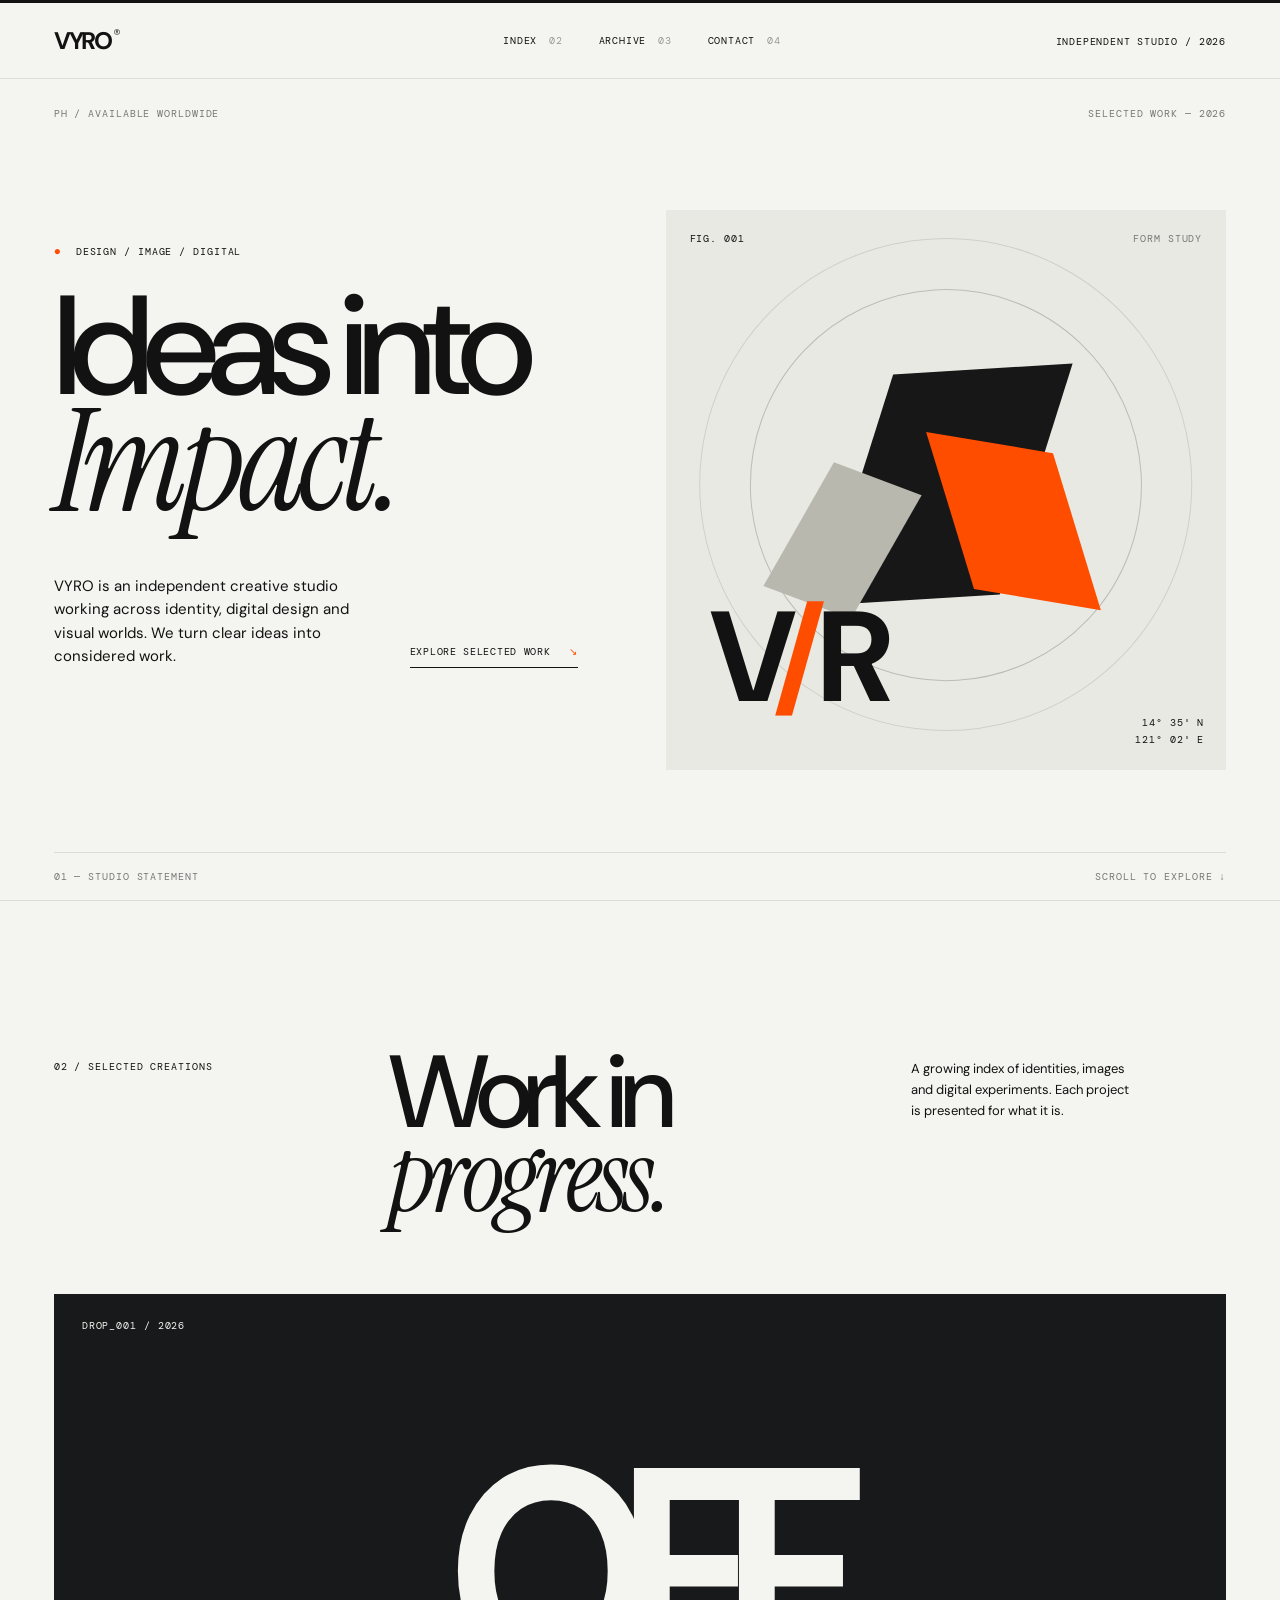
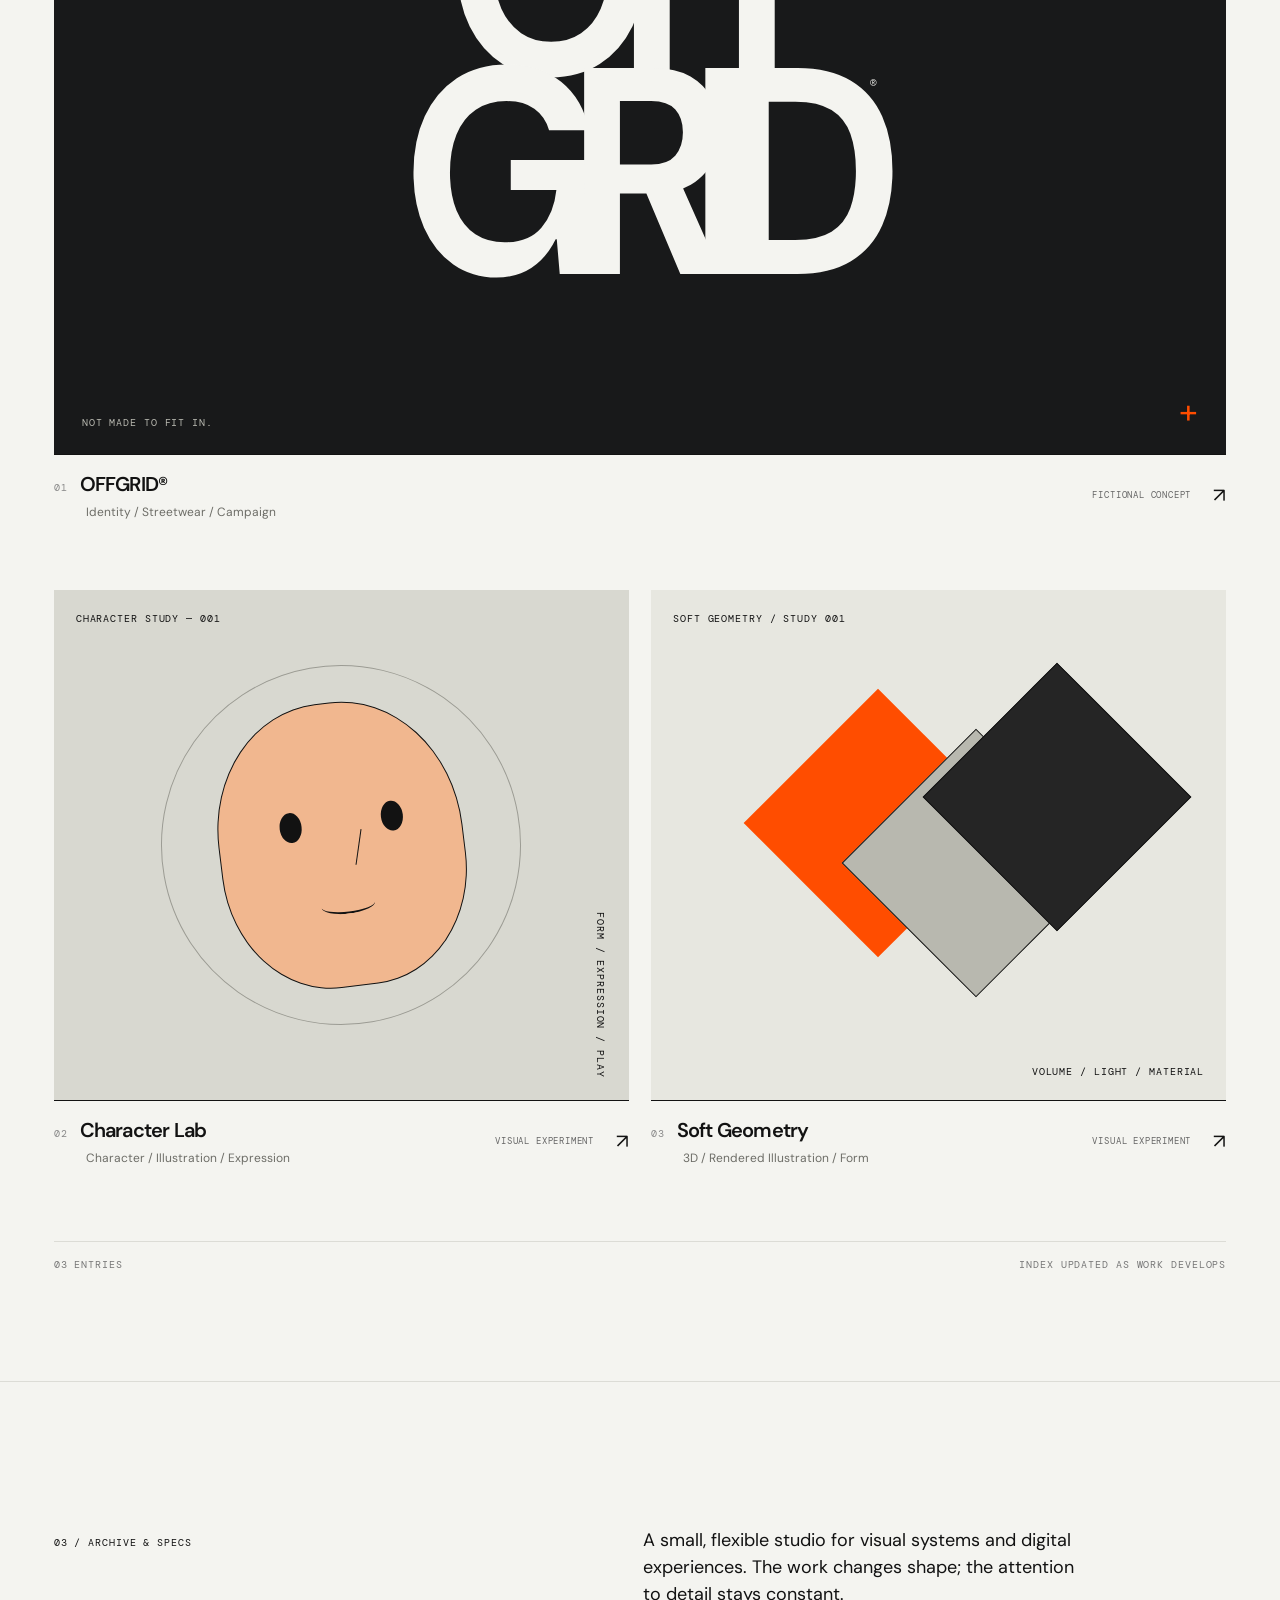
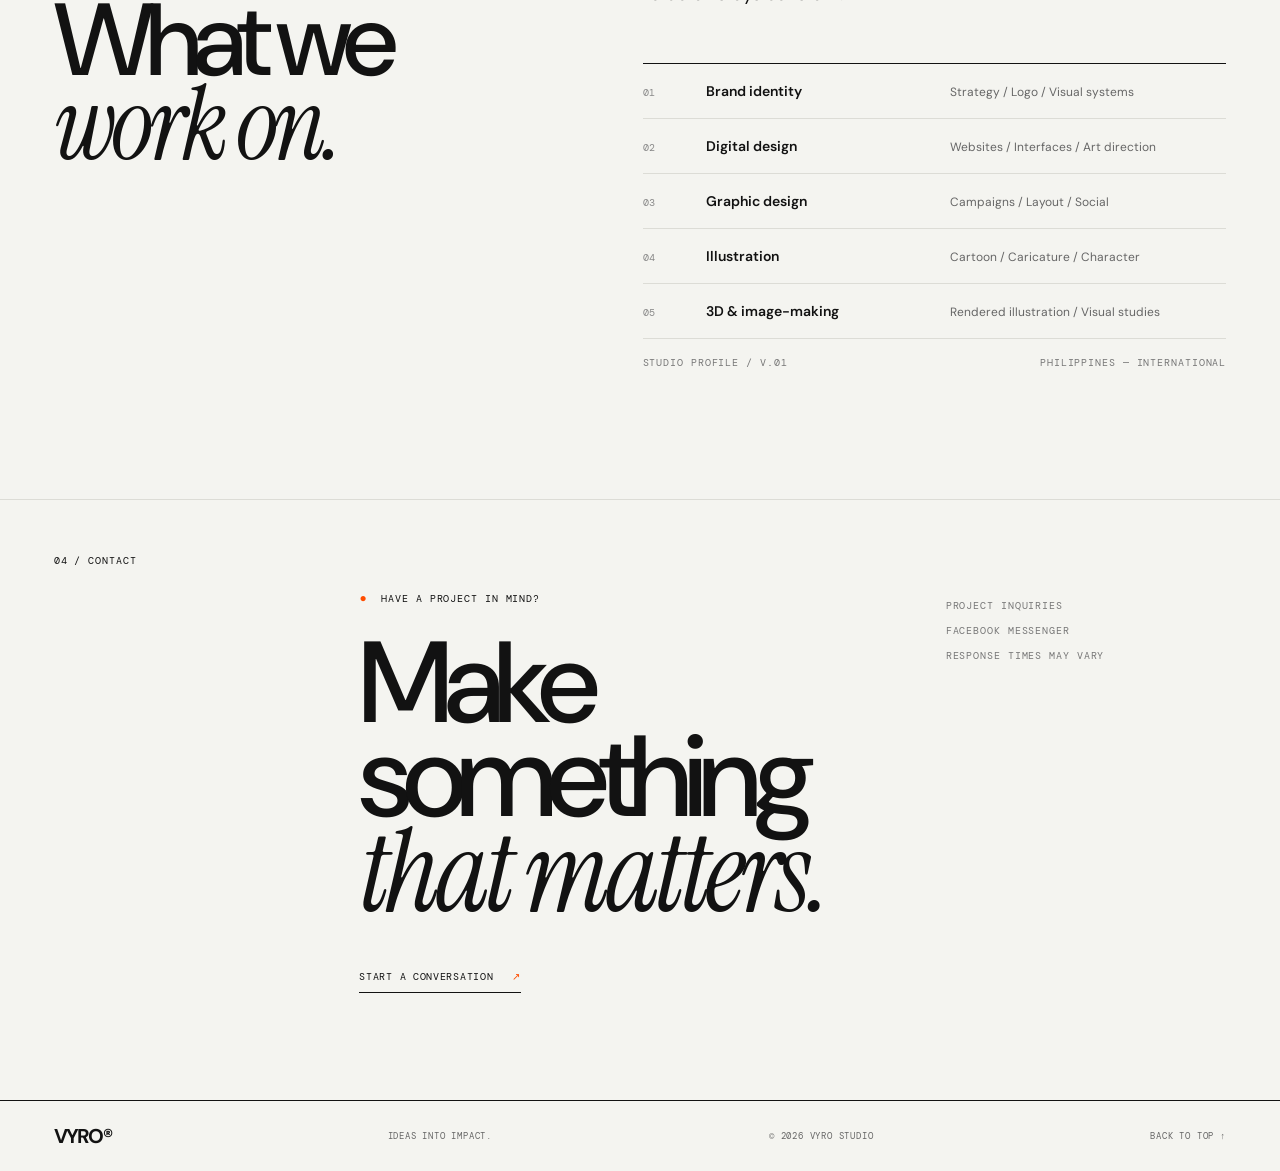
==== commit a98dc893: "Add files via upload" ====
--- a/index.html
+++ b/index.html
@@ -1,17 +1,131 @@
-<!doctype html><html lang="en"><head><meta charset="utf-8"><meta name="viewport" content="width=device-width,initial-scale=1"><meta name="theme-color" content="#f2f0e9"><title>VYRO Studio® — Ideas into Impact</title><link rel="preconnect" href="https://fonts.googleapis.com"><link href="https://fonts.googleapis.com/css2?family=DM+Mono:wght@400;500&family=Manrope:wght@400;500;600;700;800&display=swap" rel="stylesheet"><link rel="stylesheet" href="styles.css"><script defer src="script.js"></script></head><body>
-<header><a class="logo" href="#top">VYRO<span>®</span></a><span class="mono">INDEPENDENT CREATIVE STUDIO · PH</span><a class="mono" href="#contact">START A PROJECT ↗</a></header><main id="top">
-<section class="hero pad"><div class="eyebrow mono"><span>STRATEGY / DESIGN / DIGITAL / IMAGE-MAKING</span><span>AVAILABLE FOR SELECT PROJECTS · 2026</span></div><div class="hero-stage"><h1>Ideas into<br><i>impact.</i><b>✳</b></h1><div class="sculpture"><div class="orbit"></div><div class="orbit second"></div><div class="disc"></div><div class="core"></div><div class="ring"></div><small>V / 001</small></div></div><div class="hero-foot"><p>We build brands, visuals and digital experiences<br>for ideas that deserve to be seen.</p><a href="#company">↓</a><span class="mono">SCROLL TO EXPLORE</span></div></section>
-<section class="studio pad" id="company"><div class="label mono"><span>01 / THE STUDIO</span><span>WHO WE ARE</span></div><div class="intro"><h2>Not another<br>creative agency.<br><em>A creative<br>advantage.</em></h2><div><p class="lead">VYRO is an independent creative studio turning ambitious ideas into identities, imagery and digital experiences with a point of view.</p><p>From the first rough thought to the final pixel, we bring strategy and visual craft together. We like work with character: considered, unexpected and built to leave a mark.</p><a class="under" href="#services">WHAT WE DO ↘</a></div></div><div class="principles"><article><small>01 — CLARITY</small><h3>Find the<br>real idea.</h3><p>Strong work starts with a sharp point of view, not decoration.</p></article><article><small>02 — CHARACTER</small><h3>Make it<br>recognisable.</h3><p>Distinctive systems with enough personality to stand apart.</p></article><article><small>03 — IMPACT</small><h3>Make it<br>matter.</h3><p>Every detail should move the idea forward and connect with people.</p></article></div></section>
-<section class="work pad" id="work"><div class="label mono"><span>02 / SELECTED WORLDS</span><span>CONCEPTS & EXPERIMENTS</span></div><div class="section-head"><h2>Ideas, made<br><i>visible.</i></h2><p>Different challenges. Different visual languages.<br>One studio built to make them real.</p></div><div class="projects">
-<a class="project wide" href="offgrid.html"><div class="visual offgrid"><strong>OFF<br>GRID<span>®</span></strong><small>DROP_001<br>NO SIGNAL. NO RULES.</small></div><div class="caption"><div><small>01 / BRAND WORLD · CONCEPT PROJECT</small><h3>OFFGRID® — Built to break pattern</h3></div><b>↗</b></div></a>
-<article class="project"><div class="visual character"><div class="face"><i></i><i></i><b></b><span></span></div><small>CHARACTER STUDY / 001</small></div><div class="caption"><div><small>02 / CARTOON & CARICATURE · VISUAL EXPERIMENT</small><h3>Character Lab — Bigger than life</h3></div><b>↗</b></div></article>
-<article class="project"><div class="visual geometry"><div class="shape a"></div><div class="shape b"></div><div class="shape c"></div><small>FORM STUDY / 003</small></div><div class="caption"><div><small>03 / 3D & RENDERED ILLUSTRATION · VISUAL EXPERIMENT</small><h3>Soft Geometry — Objects in orbit</h3></div><b>↗</b></div></article></div><p class="disclaimer mono">PORTFOLIO NOTE: OFFGRID IS A FICTIONAL BRAND CONCEPT. CHARACTER LAB AND SOFT GEOMETRY ARE STUDIO EXPERIMENTS — NOT COMMISSIONED CLIENT WORK.</p></section>
-<section class="services pad" id="services"><div class="label mono"><span>03 / CAPABILITIES</span><span>WHAT WE MAKE</span></div><div class="section-head"><h2>One idea.<br><i>Many forms.</i></h2><p>We connect the dots between how a brand thinks, looks and shows up in the world.</p></div><div class="service-list">
-<a href="#contact"><span>01</span><div><h3>Brand Identity & Strategy</h3><p>Positioning, naming direction, visual systems, logo design and brand guidelines.</p></div><b>↗</b></a>
-<a href="#contact"><span>02</span><div><h3>Cartoon & Caricature Illustration</h3><p>Original characters, expressive portraits, mascot concepts and illustration systems.</p></div><b>↗</b></a>
-<a href="#contact"><span>03</span><div><h3>3D & Rendered Illustration</h3><p>Stylised 3D objects, product-inspired visuals, campaign imagery and art direction.</p></div><b>↗</b></a>
-<a href="#contact"><span>04</span><div><h3>Web Design & Digital Experiences</h3><p>Distinctive websites, landing pages, digital storytelling and responsive interfaces.</p></div><b>↗</b></a>
-<a href="#contact"><span>05</span><div><h3>Campaign & Social Content</h3><p>Visual campaigns, social assets, creative direction and short-form content concepts.</p></div><b>↗</b></a></div></section>
-<section class="approach pad"><div class="label mono"><span>04 / HOW WE WORK</span><span>FROM THOUGHT TO THING</span></div><div class="approach-grid"><h2>Good work<br>doesn't happen<br><i>by accident.</i></h2><div class="steps"><article><small>01 / DISCOVER</small><h3>Get to the point.</h3><p>We learn about the idea, the audience and what success should look like.</p></article><article><small>02 / DEFINE</small><h3>Set the direction.</h3><p>We shape the concept, visual language, scope and priorities before making.</p></article><article><small>03 / CREATE</small><h3>Make it tangible.</h3><p>We design, build and refine the work with intention and attention to detail.</p></article><article><small>04 / DELIVER</small><h3>Ready for the world.</h3><p>You receive the agreed files and assets, organised for their intended use.</p></article></div></div></section>
-<section class="contact pad" id="contact"><div class="label mono"><span>05 / START A PROJECT</span><span>YOUR MOVE</span></div><div class="contact-grid"><h2>Have an idea?<br><i>Let's give it<br>a shape.</i></h2><div><p>Tell us what you're building, what you're imagining, or what isn't working yet. We'll take it from there.</p><a href="https://www.facebook.com/profile.php?id=61596743637273" target="_blank" rel="noopener">START A CONVERSATION ↗</a><small>VYRO STUDIO · INDEPENDENT BY DESIGN</small></div></div></section></main>
-<footer class="pad"><a class="logo" href="#top">VYRO®</a><span class="mono">IDEAS INTO IMPACT.</span><a class="mono" href="#top">BACK TO TOP ↑</a><small class="mono">© <span id="year"></span> VYRO STUDIO</small></footer></body></html>+<!doctype html>
+<html lang="en">
+<head>
+  <meta charset="utf-8">
+  <meta name="viewport" content="width=device-width, initial-scale=1">
+  <meta name="theme-color" content="#F4F4F0">
+  <meta name="description" content="VYRO Studio — independent creative studio. Selected identity, illustration and digital experiments.">
+  <title>VYRO® — Independent Creative Studio</title>
+  <link rel="preconnect" href="https://fonts.googleapis.com">
+  <link rel="preconnect" href="https://fonts.gstatic.com" crossorigin>
+  <link href="https://fonts.googleapis.com/css2?family=DM+Mono:wght@400;500&family=DM+Sans:wght@400;500;600;700&family=Instrument+Serif:ital@0;1&display=swap" rel="stylesheet">
+  <link rel="stylesheet" href="styles.css">
+  <script defer src="script.js"></script>
+</head>
+<body>
+  <div class="topline" aria-hidden="true"></div>
+  <header class="site-header">
+    <a class="wordmark" href="#top" aria-label="VYRO Studio home">VYRO<span>®</span></a>
+    <nav aria-label="Main navigation">
+      <a href="#work">INDEX <i>02</i></a>
+      <a href="#archive">ARCHIVE <i>03</i></a>
+      <a href="#contact">CONTACT <i>04</i></a>
+    </nav>
+    <div class="header-status"><span class="status-dot"></span> INDEPENDENT STUDIO <span class="mono">/ 2026</span></div>
+    <button class="menu-toggle" aria-label="Open navigation" aria-expanded="false"><span></span><span></span></button>
+  </header>
+
+  <main id="top">
+    <section class="hero section-grid" aria-labelledby="hero-title">
+      <div class="hero-meta mono"><span>PH / AVAILABLE WORLDWIDE</span><span>SELECTED WORK — 2026</span></div>
+      <div class="hero-copy">
+        <p class="eyebrow"><span class="orange-mark">●</span> DESIGN / IMAGE / DIGITAL</p>
+        <h1 id="hero-title">Ideas into<br><em>Impact.</em></h1>
+        <div class="hero-bottom">
+          <p class="hero-intro">VYRO is an independent creative studio working across identity, digital design and visual worlds. We turn clear ideas into considered work.</p>
+          <a class="text-link" href="#work">EXPLORE SELECTED WORK <span>↘</span></a>
+        </div>
+      </div>
+      <div class="hero-art" aria-label="Abstract typographic VYRO composition">
+        <div class="art-index mono">FIG. 001 <span>FORM STUDY</span></div>
+        <div class="orbit orbit-one"></div><div class="orbit orbit-two"></div>
+        <div class="hero-block block-a"></div><div class="hero-block block-b"></div>
+        <div class="hero-block block-c"></div>
+        <div class="hero-art-type">V<span>/</span>R</div>
+        <div class="art-coordinates mono">14° 35' N<br>121° 02' E</div>
+      </div>
+      <div class="hero-foot mono"><span>01 — STUDIO STATEMENT</span><span>SCROLL TO EXPLORE ↓</span></div>
+    </section>
+
+    <section class="work-section" id="work">
+      <div class="section-heading">
+        <div class="section-no mono">02 / SELECTED CREATIONS</div>
+        <h2>Work in<br><em>progress.</em></h2>
+        <p class="section-note">A growing index of identities, images and digital experiments. Each project is presented for what it is.</p>
+      </div>
+      <div class="project-list">
+        <a class="project project-offgrid reveal" href="offgrid.html">
+          <div class="project-visual offgrid-visual">
+            <div class="offgrid-stamp mono">DROP_001 / 2026</div>
+            <div class="offgrid-word">OFF<br>GRID<span>®</span></div>
+            <div class="offgrid-sub mono">NOT MADE TO FIT IN.</div>
+            <div class="offgrid-cross">+</div>
+          </div>
+          <div class="project-caption">
+            <div><span class="project-number mono">01</span><h3>OFFGRID®</h3><p>Identity / Streetwear / Campaign</p></div>
+            <div class="caption-right"><span class="tag">FICTIONAL CONCEPT</span><span class="arrow">↗</span></div>
+          </div>
+        </a>
+        <a class="project project-character reveal" href="#archive">
+          <div class="project-visual character-visual">
+            <div class="character-label mono">CHARACTER STUDY — 001</div>
+            <div class="character-head"><div class="eye eye-left"></div><div class="eye eye-right"></div><div class="nose"></div><div class="mouth"></div></div>
+            <div class="character-orbit"></div><div class="character-side mono">FORM / EXPRESSION / PLAY</div>
+          </div>
+          <div class="project-caption">
+            <div><span class="project-number mono">02</span><h3>Character Lab</h3><p>Character / Illustration / Expression</p></div>
+            <div class="caption-right"><span class="tag">VISUAL EXPERIMENT</span><span class="arrow">↗</span></div>
+          </div>
+        </a>
+        <a class="project project-geometry reveal" href="#archive">
+          <div class="project-visual geometry-visual">
+            <div class="geometry-meta mono">SOFT GEOMETRY / STUDY 001</div>
+            <div class="geo-shape geo-one"></div><div class="geo-shape geo-two"></div><div class="geo-shape geo-three"></div>
+            <div class="geometry-foot mono">VOLUME / LIGHT / MATERIAL</div>
+          </div>
+          <div class="project-caption">
+            <div><span class="project-number mono">03</span><h3>Soft Geometry</h3><p>3D / Rendered Illustration / Form</p></div>
+            <div class="caption-right"><span class="tag">VISUAL EXPERIMENT</span><span class="arrow">↗</span></div>
+          </div>
+        </a>
+      </div>
+      <div class="work-end mono"><span>03 ENTRIES</span><span>INDEX UPDATED AS WORK DEVELOPS</span></div>
+    </section>
+
+    <section class="archive-section" id="archive">
+      <div class="archive-title">
+        <div class="section-no mono">03 / ARCHIVE & SPECS</div>
+        <h2>What we<br><em>work on.</em></h2>
+      </div>
+      <div class="archive-content">
+        <p class="archive-intro">A small, flexible studio for visual systems and digital experiences. The work changes shape; the attention to detail stays constant.</p>
+        <div class="spec-table">
+          <div class="spec-row"><span class="mono">01</span><strong>Brand identity</strong><span>Strategy / Logo / Visual systems</span></div>
+          <div class="spec-row"><span class="mono">02</span><strong>Digital design</strong><span>Websites / Interfaces / Art direction</span></div>
+          <div class="spec-row"><span class="mono">03</span><strong>Graphic design</strong><span>Campaigns / Layout / Social</span></div>
+          <div class="spec-row"><span class="mono">04</span><strong>Illustration</strong><span>Cartoon / Caricature / Character</span></div>
+          <div class="spec-row"><span class="mono">05</span><strong>3D & image-making</strong><span>Rendered illustration / Visual studies</span></div>
+        </div>
+        <div class="archive-foot mono"><span>STUDIO PROFILE / V.01</span><span>PHILIPPINES — INTERNATIONAL</span></div>
+      </div>
+    </section>
+
+    <section class="contact-section" id="contact">
+      <div class="section-no mono">04 / CONTACT</div>
+      <div class="contact-main">
+        <p class="eyebrow"><span class="orange-mark">●</span> HAVE A PROJECT IN MIND?</p>
+        <h2>Make something<br><em>that matters.</em></h2>
+        <a class="contact-link" href="https://www.facebook.com/profile.php?id=61596743637273" target="_blank" rel="noopener">START A CONVERSATION <span>↗</span></a>
+      </div>
+      <div class="contact-side mono"><span>PROJECT INQUIRIES</span><span>FACEBOOK MESSENGER</span><span>RESPONSE TIMES MAY VARY</span></div>
+    </section>
+  </main>
+
+  <footer class="site-footer mono">
+    <a class="footer-mark" href="#top">VYRO®</a>
+    <span>IDEAS INTO IMPACT.</span>
+    <span>© 2026 VYRO STUDIO</span>
+    <a href="#top">BACK TO TOP ↑</a>
+  </footer>
+</body>
+</html>
--- a/styles.css
+++ b/styles.css
@@ -1,4 +1,3 @@
-*{box-sizing:border-box}html{scroll-behavior:smooth}body{margin:0;background:#f2f0e9;color:#191a18;font-family:Manrope,Arial,sans-serif;-webkit-font-smoothing:antialiased}a{color:inherit;text-decoration:none}.pad{padding-left:7.2vw;padding-right:7.2vw}.mono,.label,.eyebrow,footer,.caption small,.disclaimer{font:10px 'DM Mono',monospace;letter-spacing:.09em;text-transform:uppercase}header{height:68px;padding:0 7.2vw;display:flex;align-items:center;justify-content:space-between;border-bottom:1px solid #d3d0c7}header .logo,.logo{font-size:25px;font-weight:800;letter-spacing:-.09em}header .logo span{font-size:10px;vertical-align:top}.mono{color:#77766e}.hero{min-height:calc(100vh - 68px);padding-top:35px;padding-bottom:34px;display:flex;flex-direction:column;justify-content:space-between;overflow:hidden}.eyebrow,.label{display:flex;justify-content:space-between;color:#77766e}.hero-stage{position:relative;min-height:580px;display:flex;align-items:center}.hero h1{font-size:clamp(88px,13.5vw,190px);line-height:.79;letter-spacing:-.105em;margin:45px 0;position:relative;z-index:2}.hero h1 i,.section-head h2 i,.approach-grid h2 i,.contact-grid h2 i{font-style:normal;color:#e65b24}.hero h1 b{font-size:.28em;color:#e65b24;vertical-align:top}.sculpture{position:absolute;width:min(43vw,570px);height:min(43vw,570px);right:1%;top:50%;transform:translateY(-48%);transform-style:preserve-3d;perspective:900px;animation:float 7s ease-in-out infinite;will-change:transform}.disc{position:absolute;width:57%;height:57%;left:22%;top:21%;border-radius:50%;background:radial-gradient(circle at 32% 28%,#ffb17a 0 5%,#f16b32 24%,#c63e17 58%,#762b1c 100%);box-shadow:inset -22px -22px 38px #62231755,inset 10px 10px 28px #fff5;transform:rotateX(61deg) rotateZ(-27deg);animation:spin 18s linear infinite}.core{position:absolute;width:29%;height:29%;left:35%;top:32%;border-radius:50%;background:radial-gradient(circle at 32% 28%,#fff,#c8c9c5 22%,#686c6b 60%,#202322);box-shadow:inset -12px -14px 20px #1118,0 25px 55px #2223;animation:bob 5s ease-in-out infinite}.ring{position:absolute;width:78%;height:35%;left:10%;top:33%;border:2px solid #8b8d88;border-radius:50%;transform:rotateX(68deg) rotateZ(-28deg);animation:ring 13s linear infinite}.orbit{position:absolute;border:1px solid #e65b24aa;border-radius:50%;width:94%;height:40%;left:3%;top:30%;transform:rotateX(70deg) rotateZ(36deg)}.orbit.second{width:64%;height:86%;left:18%;top:7%;border-color:#8b8d8888;transform:rotateY(64deg) rotateZ(-22deg)}.sculpture>small{position:absolute;right:4%;bottom:4%;font:10px 'DM Mono';color:#777}.hero-foot{display:grid;grid-template-columns:1fr auto 1fr;align-items:end}.hero-foot p{font-size:14px;line-height:1.6;margin:0}.hero-foot>a{width:48px;height:48px;border:1px solid #aaa79f;border-radius:50%;display:grid;place-items:center;font-size:22px}.hero-foot>.mono{text-align:right}.studio{background:#e9e7df;padding-top:125px;padding-bottom:125px}.intro{display:grid;grid-template-columns:1.1fr .7fr;gap:8vw;padding:95px 0 105px}.intro h2,.section-head h2,.approach-grid h2,.contact-grid h2{font-size:clamp(58px,7.5vw,108px);line-height:.9;letter-spacing:-.09em;margin:0;font-weight:650}.intro h2 em{font-style:normal;color:#85877f}.intro>div{padding-top:12px;max-width:440px}.lead{font-size:23px;line-height:1.35;letter-spacing:-.04em;margin:0 0 28px}.intro>div p:not(.lead){font-size:14px;line-height:1.8;color:#696a64}.under{display:inline-block;margin-top:25px;font:10px 'DM Mono';border-bottom:1px solid #aaa;padding-bottom:12px}.principles{display:grid;grid-template-columns:repeat(3,1fr);border-top:1px solid #c8c6be}.principles article{padding:28px 28px 0 0;border-right:1px solid #c8c6be;margin-right:28px}.principles article:last-child{border:0;margin:0}.principles small,.steps small{font:10px 'DM Mono';color:#85857d}.principles h3{font-size:33px;line-height:1.02;letter-spacing:-.06em;margin:25px 0 14px}.principles p,.steps p{font-size:13px;line-height:1.7;color:#74756f;max-width:250px}.work,.approach{padding-top:125px;padding-bottom:125px}.section-head{display:flex;justify-content:space-between;align-items:end;padding:90px 0 60px}.section-head p{font-size:14px;line-height:1.7;color:#73736d;margin:0 3% 7px 0}.projects{display:grid;grid-template-columns:1fr 1fr;gap:60px 24px}.project.wide{grid-column:1/-1}.visual{height:450px;position:relative;overflow:hidden;display:grid;place-items:center}.wide .visual{height:540px}.offgrid{background:#141516;color:#f1eee7}.offgrid strong{font-size:clamp(100px,17vw,235px);line-height:.68;letter-spacing:-.12em;transform:rotate(-7deg);transition:transform .65s}.offgrid strong span{font-size:18px;vertical-align:top}.offgrid small{position:absolute;right:5%;bottom:7%;font:10px/1.8 'DM Mono';color:#e65b24}.project:hover .offgrid strong{transform:rotate(-3deg) scale(1.035)}.character{background:#e9a87c}.face{width:220px;height:275px;border-radius:48% 48% 43% 43%;background:linear-gradient(135deg,#f9d4a8,#d57b4c);position:relative;box-shadow:inset -20px -15px 0 #a94f31aa,20px 30px 50px #75452e44;transform:rotate(-7deg);transition:transform .6s}.face i{position:absolute;top:104px;width:35px;height:43px;background:#24211e;border-radius:50%;box-shadow:inset 7px 6px 0 #fff}.face i:first-child{left:52px}.face i:nth-child(2){right:45px}.face b{position:absolute;left:103px;top:139px;width:23px;height:38px;border-radius:50%;background:#bd694b}.face span{position:absolute;left:75px;top:200px;width:78px;height:23px;border-bottom:8px solid #6f2e2b;border-radius:0 0 50% 50%}.character:hover .face{transform:rotate(2deg) translateY(-8px)}.character>small,.geometry>small{position:absolute;left:22px;bottom:20px;font:10px 'DM Mono';color:#37332e}.geometry{background:#c8c9c0}.shape{position:absolute;transition:transform .7s}.shape.a{width:210px;height:210px;border-radius:45px;background:linear-gradient(135deg,#faf8ef,#a4a69e 70%,#777a73);box-shadow:20px 30px 50px #30332e35;transform:rotate(35deg) skew(-8deg)}.shape.b{width:150px;height:150px;border-radius:50%;background:radial-gradient(circle at 30% 25%,#fff,#e65b24 40%,#8c351c);transform:translate(95px,-75px);box-shadow:15px 25px 40px #3334}.shape.c{width:125px;height:125px;border:18px solid #454943;border-radius:50%;transform:translate(-120px,75px) rotateX(60deg)}.geometry:hover .a{transform:rotate(48deg) skew(-8deg) translateY(-8px)}.geometry:hover .b{transform:translate(115px,-90px)}.caption{display:flex;justify-content:space-between;align-items:center;padding-top:18px}.caption small{color:#77766e;font-size:9px}.caption h3{font-size:20px;letter-spacing:-.04em;margin:8px 0 0}.caption>b{font-size:24px;color:#e65b24}.disclaimer{margin:60px 0 0;color:#85847d;line-height:1.8;font-size:9px}.services{background:#191a18;color:#f2f0e9;padding-top:125px;padding-bottom:130px}.services .label{color:#aaa99f}.services .section-head p{color:#aaa99f;max-width:300px}.service-list{border-top:1px solid #4a4b46}.service-list a{display:grid;grid-template-columns:8% 1fr 30px;gap:20px;align-items:start;padding:27px 0;border-bottom:1px solid #4a4b46;transition:padding .3s,color .3s}.service-list a:hover{padding-left:12px;color:#f17a4b}.service-list a>span{font:10px 'DM Mono';color:#898a82;padding-top:9px}.service-list h3{font-size:clamp(22px,3vw,37px);font-weight:500;letter-spacing:-.055em;margin:0}.service-list p{font-size:12px;color:#aaa99f;margin:10px 0 0;line-height:1.6}.service-list b{font-size:20px;color:#e65b24}.approach{background:#e9e7df}.approach-grid{display:grid;grid-template-columns:1fr .75fr;gap:9vw;padding-top:100px}.steps{border-top:1px solid #c8c6be}.steps article{padding:23px 0;border-bottom:1px solid #c8c6be}.steps h3{font-size:24px;letter-spacing:-.05em;margin:16px 0 7px}.steps p{margin:0}.contact{background:#e65b24;padding-top:85px;padding-bottom:100px}.contact .label{color:#60321f}.contact-grid{display:grid;grid-template-columns:1.2fr .6fr;gap:8vw;align-items:end;padding:95px 0 30px}.contact-grid h2 i{color:#f5c9ae}.contact-grid>div>p{font-size:16px;line-height:1.65;max-width:330px;margin:0 0 32px}.contact-grid>div>a{display:flex;justify-content:space-between;padding:20px 22px;border:1px solid #191a18;font:10px 'DM Mono';letter-spacing:.08em;max-width:360px;transition:.25s}.contact-grid>div>a:hover{background:#191a18;color:#f2f0e9}.contact-grid>div>small{display:block;margin-top:38px;font:10px 'DM Mono';color:#6c3823}footer{min-height:100px;display:grid;grid-template-columns:1fr 1fr 1fr 1fr;align-items:center;background:#191a18;color:#f2f0e9}footer>*{font-size:9px;color:#a5a59d}footer .logo{font:800 25px Manrope;color:#f2f0e9}footer>*:nth-child(3){text-align:center}footer>*:last-child{text-align:right}
-@keyframes float{0%,100%{transform:translateY(-48%) rotate(-2deg)}50%{transform:translateY(-51%) rotate(2deg)}}@keyframes spin{to{transform:rotateX(61deg) rotateZ(333deg)}}@keyframes bob{0%,100%{transform:translate3d(0,0,90px)}50%{transform:translate3d(0,-13px,110px)}}@keyframes ring{to{transform:rotateX(68deg) rotateZ(332deg)}}.reveal{opacity:0;transform:translateY(22px);transition:opacity .7s ease,transform .7s cubic-bezier(.2,.7,.2,1)}.reveal.visible{opacity:1;transform:none}
-@media(max-width:800px){.pad{padding-left:6vw;padding-right:6vw}header{padding:0 6vw}.topbar span{display:none}.hero{min-height:780px}.hero-stage{min-height:600px;align-items:flex-start}.hero h1{font-size:clamp(72px,14vw,115px);margin-top:115px}.sculpture{width:66vw;height:66vw;right:-12%;top:66%;opacity:.9}.intro,.approach-grid,.contact-grid{grid-template-columns:1fr;gap:45px}.intro{padding:65px 0}.section-head{display:block;padding:65px 0 45px}.section-head p{margin-top:25px}.wide .visual{height:390px}.visual{height:340px}.approach-grid{padding-top:65px}.contact-grid{padding-top:65px}.principles{gap:18px}.principles article{margin-right:0;padding-right:15px}.principles h3{font-size:26px}.footer{grid-template-columns:1fr 1fr;gap:20px;padding-top:25px;padding-bottom:25px}}
-@media(max-width:520px){.hero{min-height:720px;padding-top:25px}.hero-stage{min-height:560px}.hero h1{font-size:clamp(65px,16vw,90px);margin-top:130px}.sculpture{width:85vw;height:85vw;right:-27%;top:69%;opacity:.78}.eyebrow span:last-child,.hero-foot>.mono{display:none}.hero-foot{grid-template-columns:1fr auto}.studio,.work,.services,.approach{padding-top:80px;padding-bottom:85px}.intro h2,.section-head h2,.approach-grid h2,.contact-grid h2{font-size:clamp(54px,14vw,76px)}.principles,.projects{grid-template-columns:1fr}.principles article{border-right:0;border-bottom:1px solid #c8c6be;padding:22px 0}.principles h3{margin:12px 0 5px}.principles p{margin:0}.project.wide{grid-column:auto}.wide .visual,.visual{height:300px}.offgrid strong{font-size:34vw}.caption h3{font-size:17px}.caption small{font-size:8px}.service-list a{grid-template-columns:35px 1fr 20px;gap:10px}.service-list h3{font-size:23px}.service-list p{font-size:11px}.footer{grid-template-columns:1fr 1fr}}@media(prefers-reduced-motion:reduce){html{scroll-behavior:auto}*,*::before,*::after{animation-duration:.01ms!important;animation-iteration-count:1!important;transition-duration:.01ms!important}.reveal{opacity:1;transform:none}}+@import url('https://fonts.googleapis.com/css2?family=DM+Mono:wght@400;500&family=DM+Sans:wght@400;500;600;700&family=Instrument+Serif:ital@0;1&display=swap');
+:root{--paper:#F4F4F0;--ink:#121212;--line:#DCDCD6;--orange:#FF4D00;--mono:"DM Mono",monospace;--sans:"DM Sans",Arial,sans-serif;--serif:"Instrument Serif",Georgia,serif}
+*{box-sizing:border-box}html{scroll-behavior:smooth}body{margin:0;background:var(--paper);color:var(--ink);font-family:var(--sans);-webkit-font-smoothing:antialiased}.topline{height:3px;background:var(--ink)}a{color:inherit;text-decoration:none}.mono,.eyebrow,.section-no,.tag{font-family:var(--mono);font-size:10px;letter-spacing:.09em;text-transform:uppercase}.site-header{height:76px;padding:0 4.2vw;border-bottom:1px solid var(--line);display:flex;align-items:center;justify-content:space-between;position:sticky;top:0;background:var(--paper);z-index:20}.wordmark,.footer-mark{font-weight:700;font-size:24px;letter-spacing:-.09em}.wordmark span{font:10px var(--mono);vertical-align:top;margin-left:3px}.site-header nav{display:flex;gap:36px;margin-left:10%}.site-header nav a{font:10px var(--mono);letter-spacing:.08em}.site-header nav i{font-style:normal;color:#999;margin-left:5px}.header-status{font:10px var(--mono);letter-spacing:.08em}.status-dot,.orange-mark{color:var(--orange);font-size:12px;margin-right:7px}.menu-toggle{display:none}.hero{padding:28px 4.2vw 0;display:grid;grid-template-columns:1fr 1fr;column-gap:4vw;position:relative;min-height:calc(100vh - 79px)}.hero-meta,.hero-foot{grid-column:1/-1;display:flex;justify-content:space-between;color:#777}.hero-copy{padding:11vh 0 7vh;z-index:2}.eyebrow{margin:0 0 30px}.hero h1,.section-heading h2,.archive-title h2,.contact-main h2{font-size:clamp(76px,11vw,164px);line-height:.82;letter-spacing:-.075em;font-weight:500;margin:0}.hero h1 em,.section-heading h2 em,.archive-title h2 em,.contact-main h2 em{font-family:var(--serif);font-weight:400;letter-spacing:-.045em}.hero-bottom{display:flex;align-items:flex-end;gap:36px;margin-top:55px}.hero-intro{max-width:320px;font-size:15px;line-height:1.55;margin:0}.text-link,.contact-link{font:10px var(--mono);letter-spacing:.07em;border-bottom:1px solid var(--ink);padding-bottom:9px;white-space:nowrap}.text-link span,.contact-link span{color:var(--orange);margin-left:12px}.hero-art{position:relative;min-height:560px;align-self:center;overflow:hidden;background:#E9E9E3;margin:6vh 0 5vh}.art-index{position:absolute;top:22px;left:24px;right:24px;display:flex;justify-content:space-between;z-index:2}.art-index span{color:#777}.orbit{position:absolute;border:1px solid #BDBDB5;border-radius:50%;width:70%;aspect-ratio:1;left:15%;top:14%;transform:rotate(-25deg)}.orbit-two{width:88%;left:6%;top:5%;transform:rotate(52deg);border-color:#D0D0C8}.hero-block{position:absolute;width:34%;height:38%;background:#171717;top:30%;left:33%;transform:skewY(-23deg) rotate(20deg);animation:turn 16s cubic-bezier(.16,1,.3,1) infinite alternate}.block-b{background:#FF4D00;width:24%;height:25%;left:50%;top:43%;transform:skewY(28deg) rotate(-20deg);animation-delay:-4s}.block-c{background:#B8B8AF;width:19%;height:22%;left:22%;top:48%;transform:skewY(-18deg) rotate(35deg);animation-delay:-8s}.hero-art-type{position:absolute;bottom:11%;left:8%;font-size:clamp(70px,10vw,145px);font-weight:700;letter-spacing:-.12em;line-height:.8}.hero-art-type span{color:var(--orange)}.art-coordinates{position:absolute;right:22px;bottom:22px;text-align:right;line-height:1.7}.hero-foot{align-self:end;padding:17px 0;border-top:1px solid var(--line);color:#777}.work-section{padding:150px 4.2vw 110px;border-top:1px solid var(--line)}.section-heading{display:grid;grid-template-columns:1fr 1.5fr 1fr;align-items:start;margin-bottom:75px}.section-no{padding-top:9px}.section-heading h2,.archive-title h2{font-size:clamp(64px,8vw,112px)}.section-note{max-width:230px;font-size:13px;line-height:1.6;margin:8px 0 0 20px}.project-list{display:grid;grid-template-columns:1fr 1fr;gap:70px 22px}.project{display:block;min-width:0}.project-offgrid{grid-column:1/-1}.project-visual{position:relative;overflow:hidden;min-height:430px}.offgrid-visual{height:min(68vw,760px);background:#18191A;color:#F4F4F0;display:flex;align-items:center;justify-content:center}.offgrid-word{font-weight:700;font-size:clamp(110px,23vw,330px);line-height:.68;letter-spacing:-.12em;text-align:center;transform:scaleX(.9)}.offgrid-word span{font:12px var(--mono);vertical-align:top;letter-spacing:0}.offgrid-stamp,.offgrid-sub{position:absolute;left:28px;top:25px}.offgrid-sub{top:auto;bottom:25px;color:#B8B8B0}.offgrid-cross{position:absolute;right:28px;bottom:20px;font-size:34px;color:var(--orange)}.character-visual{background:#D8D8D0;display:flex;align-items:center;justify-content:center;min-height:510px}.character-head{width:245px;height:285px;background:#F1B78F;border-radius:46% 48% 42% 43%;position:relative;transform:rotate(-7deg);border:1px solid #121212}.eye{position:absolute;width:22px;height:30px;background:#121212;border-radius:50%;top:104px}.eye-left{left:62px}.eye-right{right:57px}.nose{position:absolute;width:24px;height:36px;border-right:1px solid #121212;top:125px;left:115px;transform:rotate(15deg)}.mouth{position:absolute;width:54px;height:18px;border-bottom:2px solid #121212;border-radius:50%;bottom:72px;left:94px}.character-label,.character-side{position:absolute;top:22px;left:22px}.character-side{top:auto;left:auto;right:22px;bottom:22px;writing-mode:vertical-rl}.character-orbit{position:absolute;width:360px;height:360px;border:1px solid #9C9C94;border-radius:50%;transform:rotate(35deg)}.geometry-visual{background:#E7E7E0;min-height:510px;display:flex;align-items:center;justify-content:center}.geometry-meta,.geometry-foot{position:absolute;top:22px;left:22px}.geometry-foot{top:auto;left:auto;right:22px;bottom:22px}.geo-shape{position:absolute;width:190px;height:190px;border:1px solid #121212;transform:rotate(45deg);animation:float 8s ease-in-out infinite alternate}.geo-one{background:#FF4D00;left:23%;top:27%;border:0}.geo-two{background:#B8B8AF;left:40%;top:35%;animation-delay:-2s}.geo-three{background:#252525;left:54%;top:22%;animation-delay:-4s}.project-caption{padding:16px 0 0;display:flex;justify-content:space-between;border-top:1px solid var(--ink);gap:15px}.project-number{color:#888;margin-right:12px}.project-caption h3{display:inline;font-size:20px;letter-spacing:-.04em;font-weight:600;margin:0}.project-caption p{font-size:12px;color:#6D6D67;margin:7px 0 0 32px}.caption-right{display:flex;align-items:center;gap:22px}.tag{font-size:9px;color:#666;white-space:nowrap}.arrow{font-size:20px}.project:hover .arrow{color:var(--orange);transform:translate(3px,-3px)}.arrow{transition:transform .45s cubic-bezier(.16,1,.3,1),color .3s}.work-end{display:flex;justify-content:space-between;border-top:1px solid var(--line);padding-top:16px;margin-top:75px;color:#777}.archive-section{padding:145px 4.2vw 130px;border-top:1px solid var(--line);display:grid;grid-template-columns:1fr 1.2fr;gap:8vw}.archive-title h2{margin-top:50px}.archive-intro{max-width:440px;font-size:18px;line-height:1.5;margin:0 0 55px}.spec-table{border-top:1px solid var(--ink)}.spec-row{display:grid;grid-template-columns:48px 1fr 1.2fr;gap:15px;padding:18px 0;border-bottom:1px solid var(--line);align-items:baseline}.spec-row .mono{color:#888}.spec-row strong{font-size:14px;font-weight:600}.spec-row>span:last-child{font-size:12px;color:#666}.archive-foot{display:flex;justify-content:space-between;padding-top:17px;color:#777}.contact-section{border-top:1px solid var(--line);padding:45px 4.2vw 115px;display:grid;grid-template-columns:1fr 2fr 1fr;gap:25px}.contact-main{padding-top:45px}.contact-main h2{font-size:clamp(70px,9vw,130px);margin-bottom:45px}.contact-side{display:flex;flex-direction:column;gap:12px;color:#777;padding-top:54px}.site-footer{border-top:1px solid var(--ink);padding:22px 4.2vw;display:flex;justify-content:space-between;align-items:center;font-size:9px;color:#666}.footer-mark{font:700 20px var(--sans);color:var(--ink);letter-spacing:-.09em}.reveal{opacity:0;transform:translateY(22px);transition:opacity .8s cubic-bezier(.16,1,.3,1),transform .8s cubic-bezier(.16,1,.3,1)}.reveal.is-visible{opacity:1;transform:translateY(0)}@keyframes turn{0%{transform:skewY(-23deg) rotate(20deg)}100%{transform:skewY(16deg) rotate(68deg)}}@keyframes float{from{translate:0 0;rotate:0deg}to{translate:0 -17px;rotate:12deg}}@media(max-width:850px){.site-header{padding:0 22px}.site-header nav{gap:18px;margin-left:0}.header-status{display:none}.hero{padding:24px 22px 0;grid-template-columns:1fr;min-height:auto}.hero-copy{padding:85px 0 45px}.hero h1{font-size:clamp(86px,17vw,145px)}.hero-art{min-height:430px;margin:0 0 35px}.hero-foot{padding:15px 0}.work-section,.archive-section{padding:100px 22px}.section-heading{grid-template-columns:1fr 1fr;gap:20px}.section-note{grid-column:2;margin:0}.section-heading h2{grid-column:1/-1;grid-row:2}.project-list{gap:48px 15px}.offgrid-visual{height:70vw;min-height:330px}.character-visual,.geometry-visual{min-height:390px}.archive-section{grid-template-columns:1fr;gap:55px}.archive-title h2{margin-top:35px}.contact-section{padding:35px 22px 85px;grid-template-columns:1fr 2fr}.contact-main{grid-column:1/-1}.contact-side{grid-column:2;grid-row:2;padding:0}.contact-section>.section-no{grid-column:1/-1}.site-footer{padding:20px 22px;gap:15px;flex-wrap:wrap}}@media(max-width:560px){.site-header{height:65px}.site-header nav{display:none;position:absolute;top:64px;left:0;right:0;background:var(--paper);padding:22px;border-bottom:1px solid var(--line);flex-direction:column;gap:20px}.site-header nav.open{display:flex}.menu-toggle{display:flex;flex-direction:column;gap:5px;border:0;background:none;padding:10px}.menu-toggle span{width:21px;height:1px;background:var(--ink)}.hero-copy{padding:70px 0 35px}.hero-bottom{display:block;margin-top:35px}.text-link{display:inline-block;margin-top:25px}.hero-art{min-height:340px}.hero-foot,.hero-meta{font-size:8px}.work-section{padding-top:85px}.section-heading{display:block;margin-bottom:45px}.section-heading h2{margin:35px 0 20px}.section-note{margin:0}.project-list{grid-template-columns:1fr;gap:45px}.project-offgrid{grid-column:auto}.offgrid-visual{height:105vw;min-height:320px}.offgrid-word{font-size:34vw}.character-visual,.geometry-visual{min-height:360px}.project-caption{gap:8px}.project-caption h3{font-size:18px}.caption-right{gap:8px;flex-direction:column-reverse;align-items:flex-end}.tag{font-size:8px}.archive-section{padding:85px 22px}.archive-intro{font-size:16px}.spec-row{grid-template-columns:25px 1fr;gap:8px}.spec-row>span:last-child{grid-column:2}.archive-foot{font-size:8px;gap:12px}.contact-section{grid-template-columns:1fr}.contact-main{grid-column:1}.contact-main h2{font-size:19vw}.contact-side{grid-column:1;grid-row:auto}.site-footer{font-size:8px}.site-footer span:nth-child(2){display:none}}@media(prefers-reduced-motion:reduce){*,*::before,*::after{scroll-behavior:auto!important;animation-duration:.01ms!important;animation-iteration-count:1!important;transition-duration:.01ms!important}.reveal{opacity:1;transform:none}}
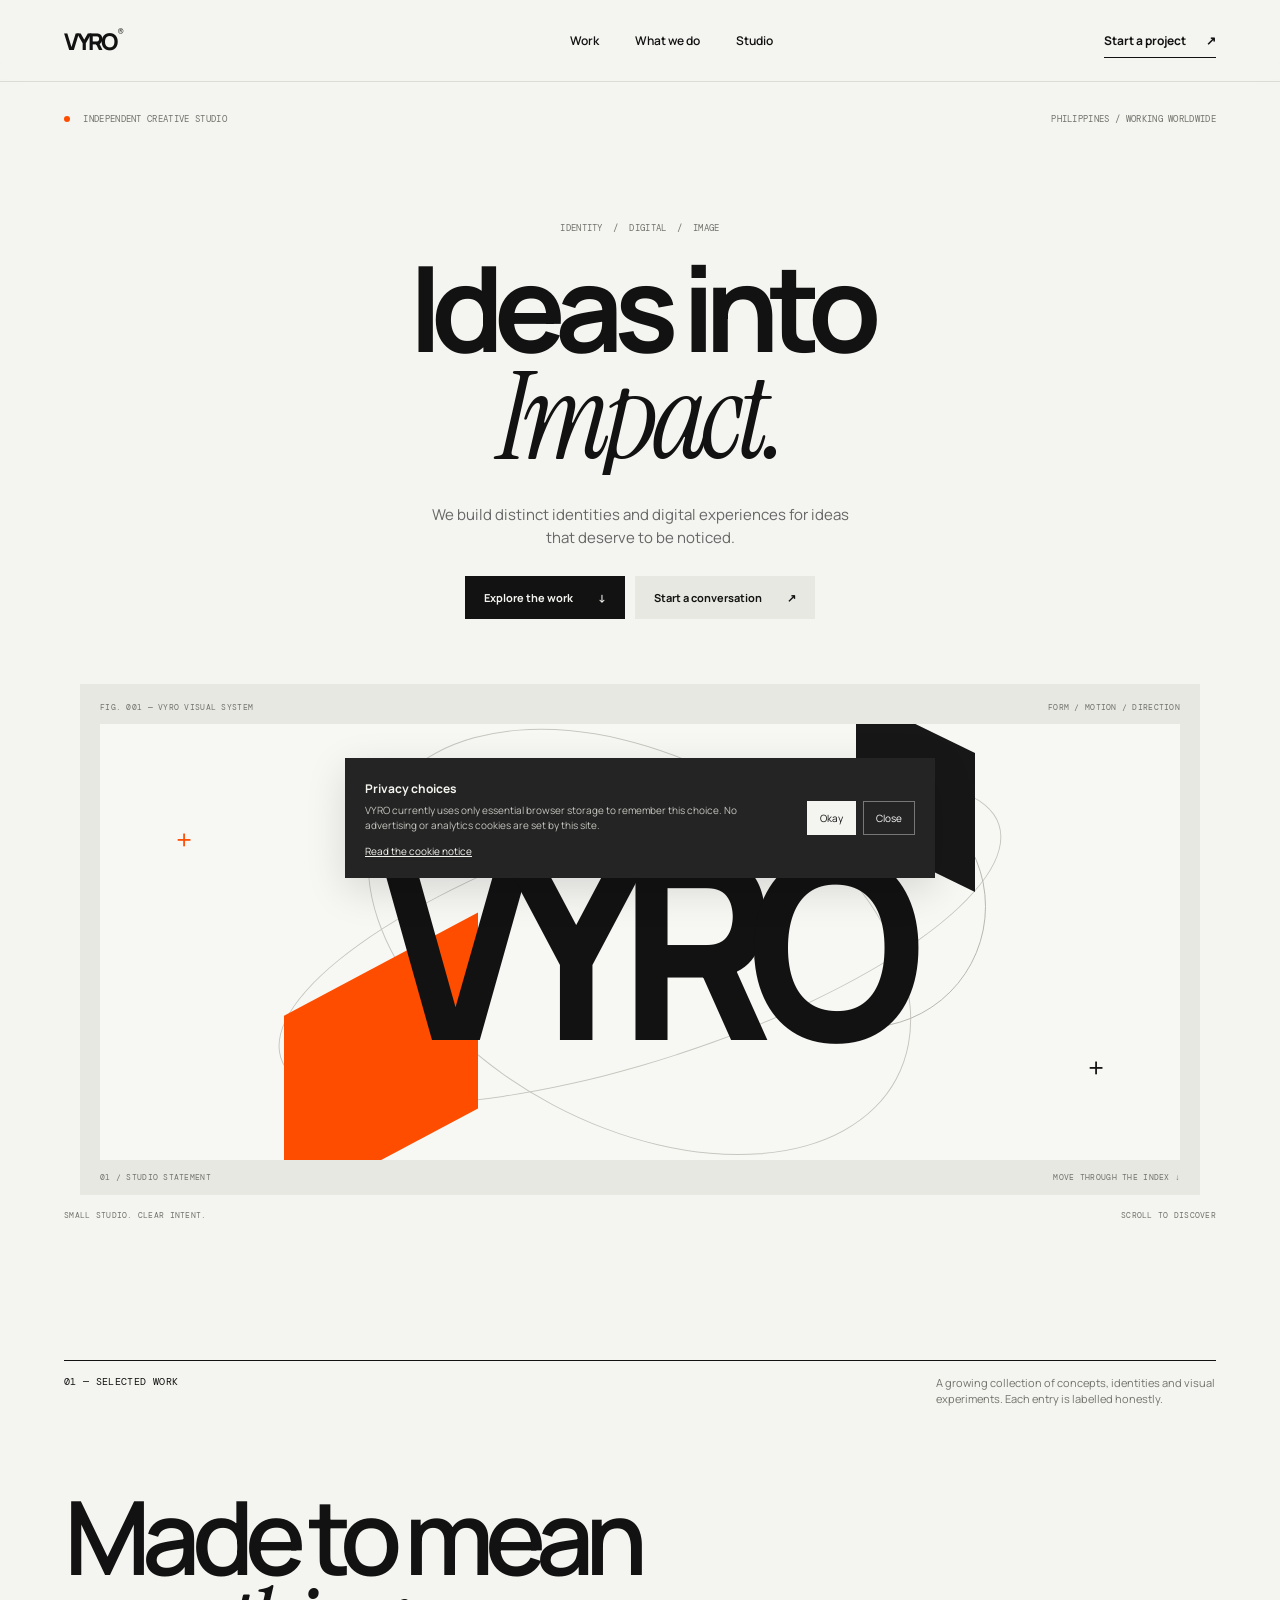
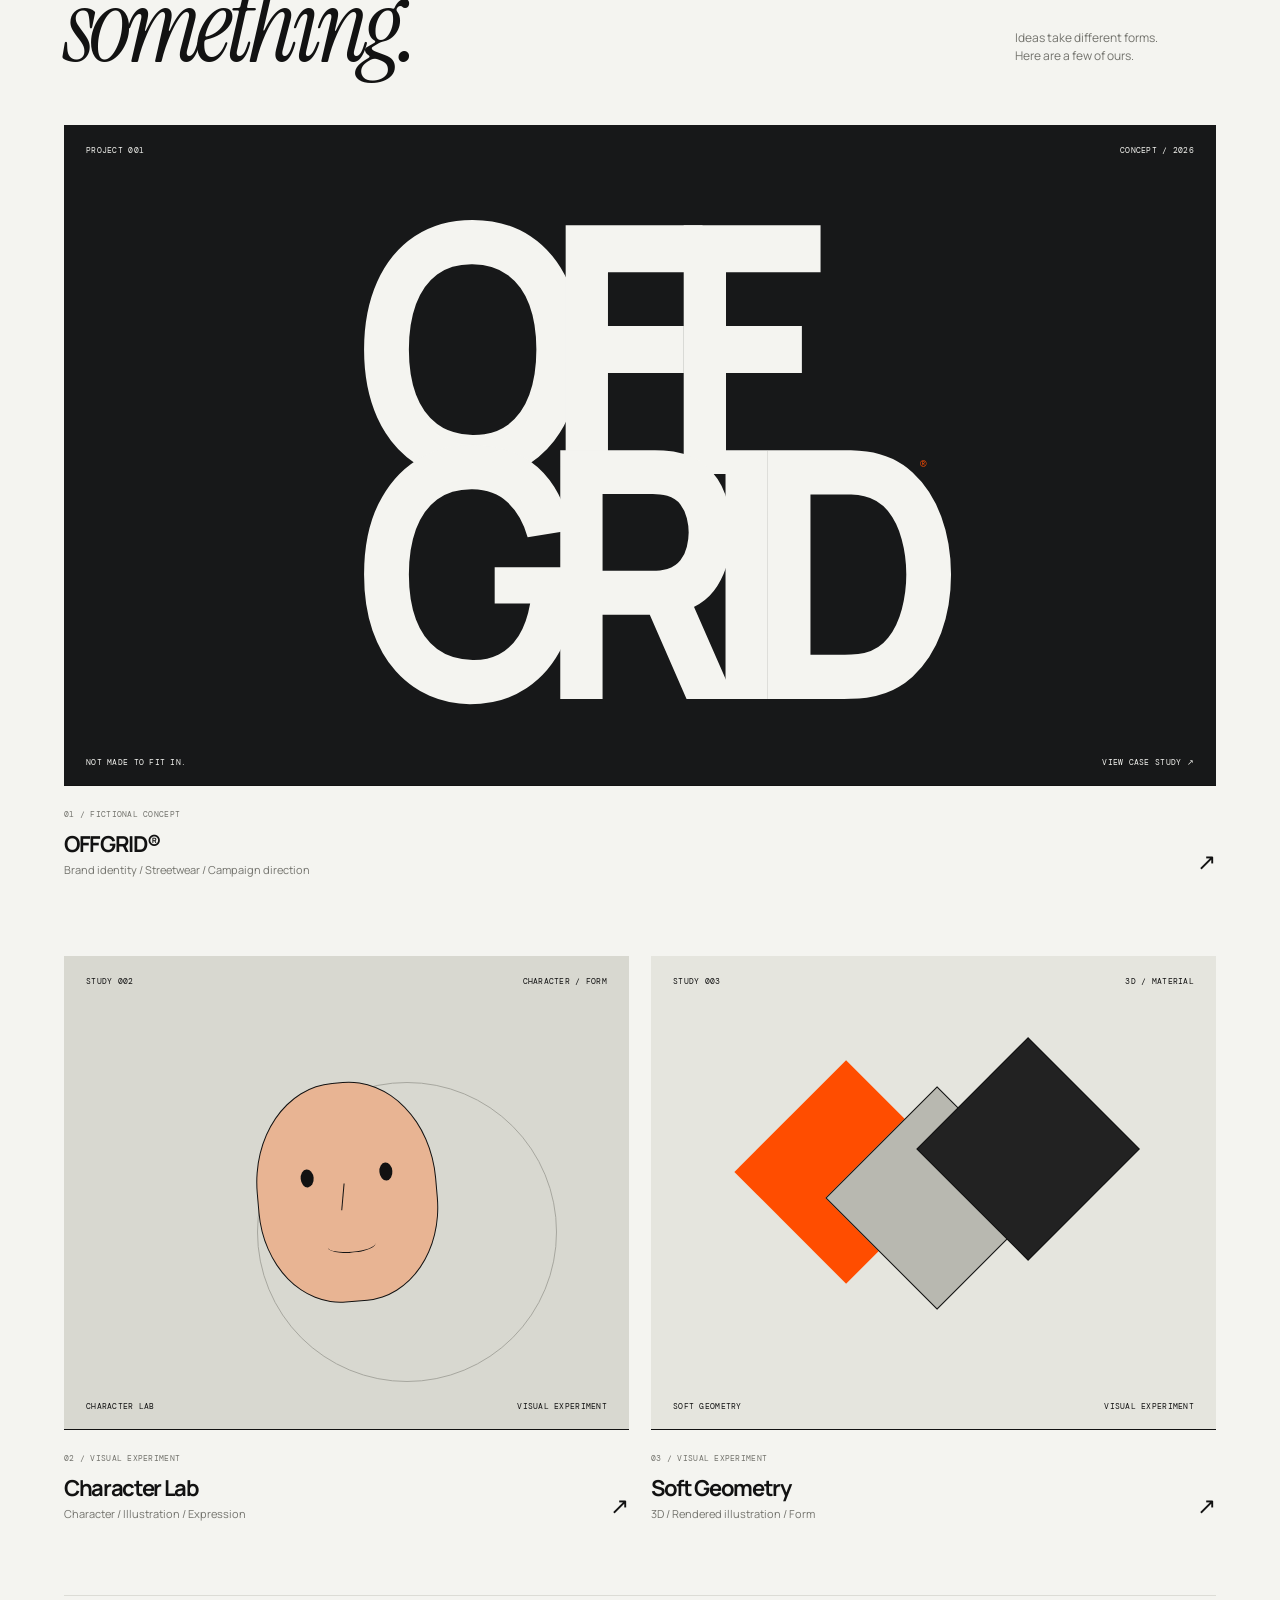
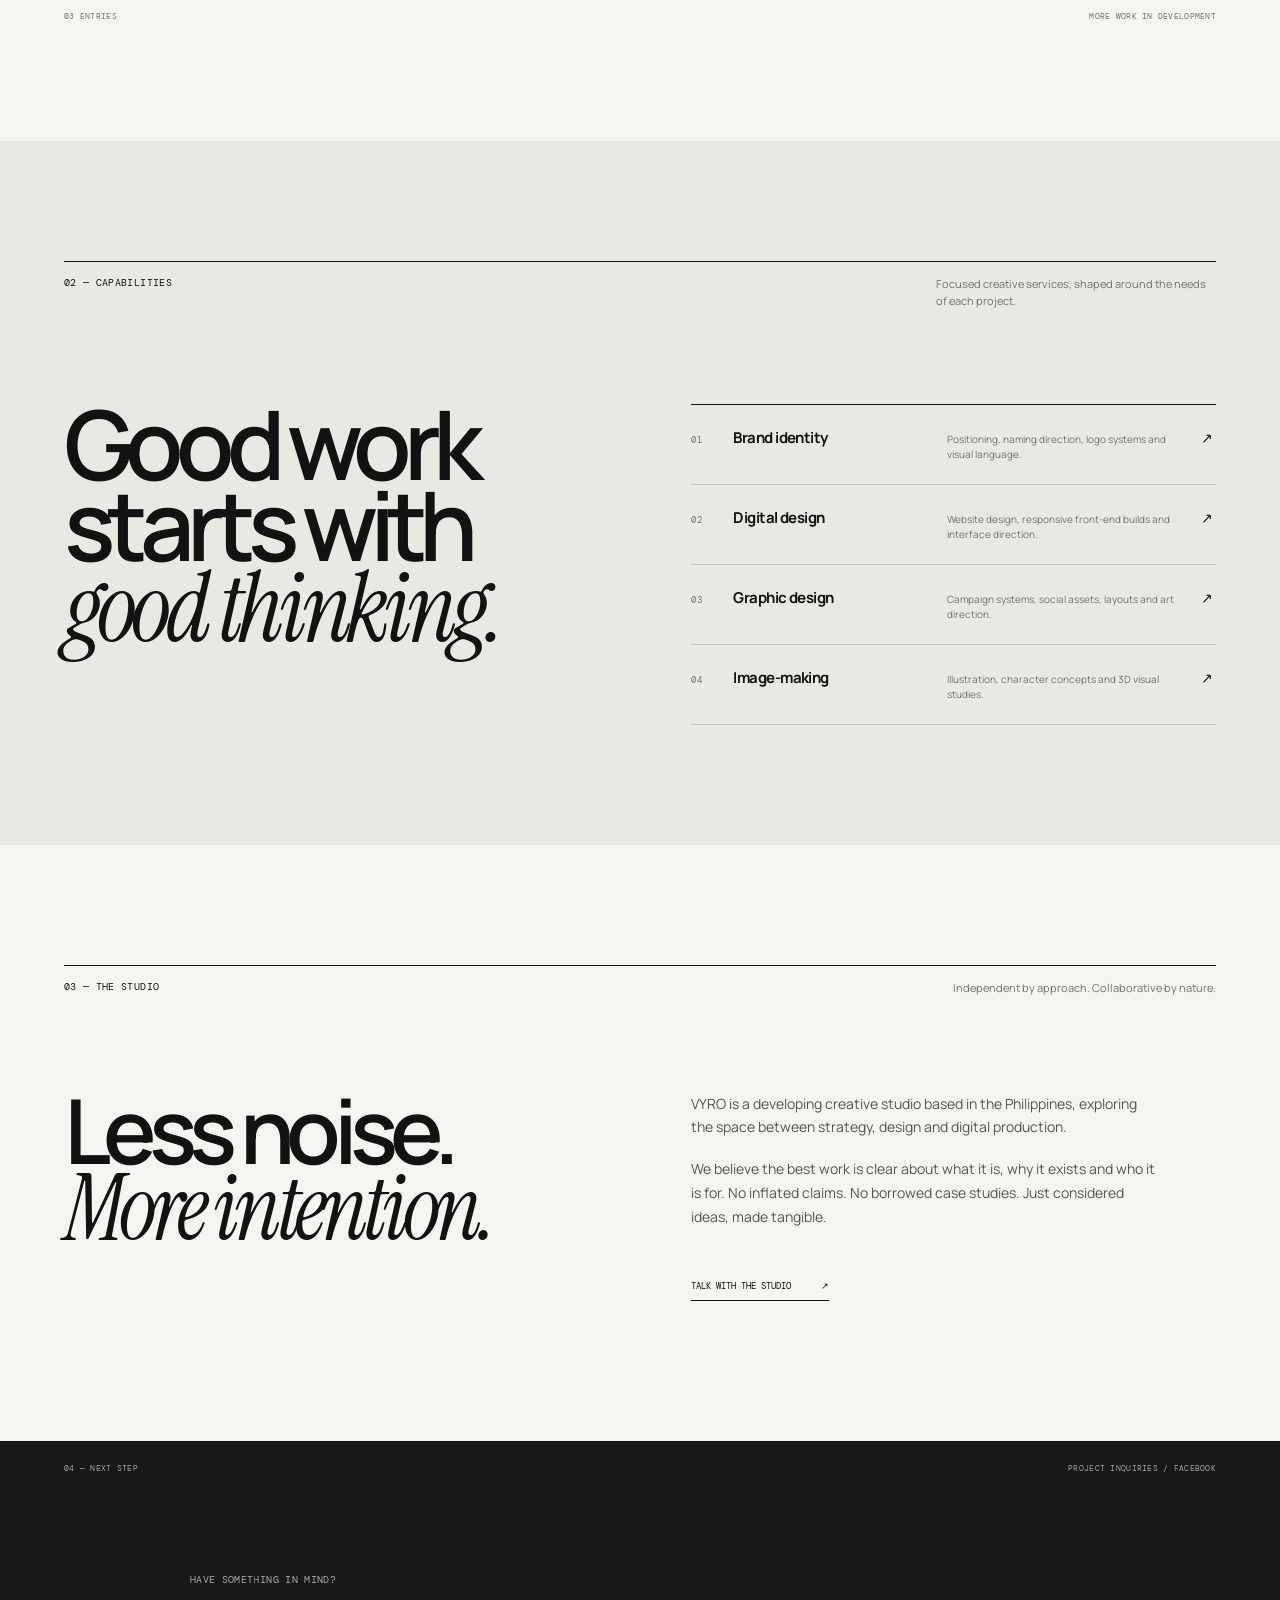
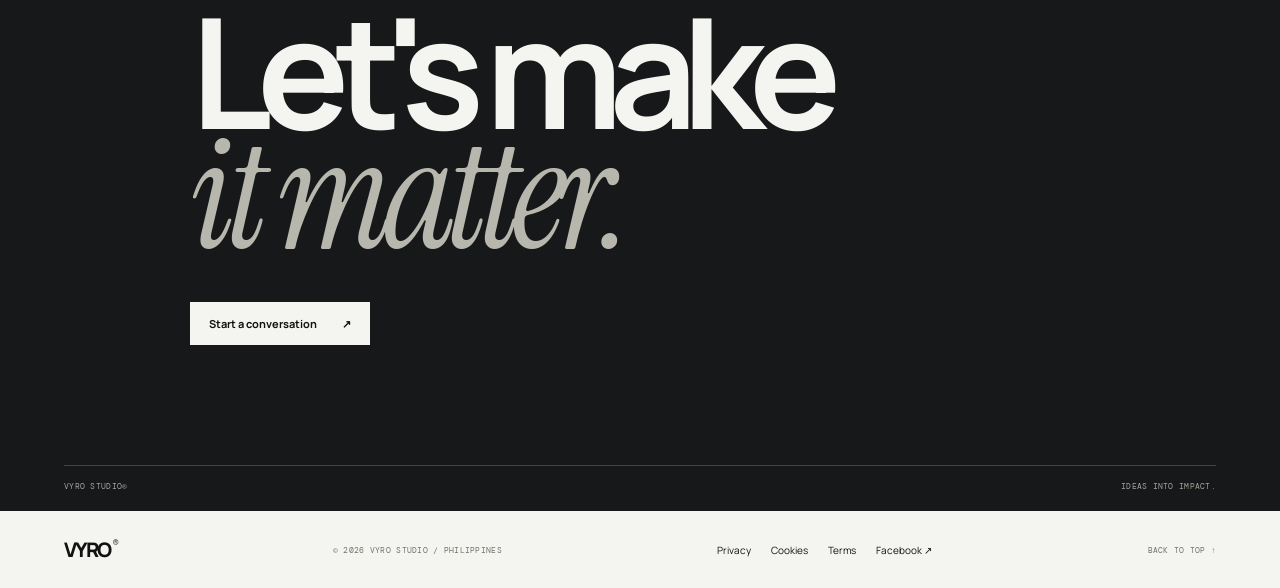
==== commit fa6fcd9b: "Add files via upload" ====
--- a/index.html
+++ b/index.html
@@ -4,128 +4,133 @@
   <meta charset="utf-8">
   <meta name="viewport" content="width=device-width, initial-scale=1">
   <meta name="theme-color" content="#F4F4F0">
-  <meta name="description" content="VYRO Studio — independent creative studio. Selected identity, illustration and digital experiments.">
-  <title>VYRO® — Independent Creative Studio</title>
+  <meta name="description" content="VYRO Studio is an independent creative studio working across brand identity, digital design and visual worlds. Ideas into impact.">
+  <meta property="og:type" content="website">
+  <meta property="og:title" content="VYRO Studio — Ideas into Impact">
+  <meta property="og:description" content="Brand identity, digital design and visual worlds by VYRO Studio.">
+  <meta property="og:url" content="https://vyrobusinessinquires-coder.github.io/vyro-studio/">
+  <meta property="og:image" content="https://vyrobusinessinquires-coder.github.io/vyro-studio/og-cover.jpg">
+  <meta name="twitter:card" content="summary_large_image">
+  <title>VYRO Studio® — Ideas into Impact</title>
+  <link rel="icon" href="favicon.svg" type="image/svg+xml">
   <link rel="preconnect" href="https://fonts.googleapis.com">
   <link rel="preconnect" href="https://fonts.gstatic.com" crossorigin>
-  <link href="https://fonts.googleapis.com/css2?family=DM+Mono:wght@400;500&family=DM+Sans:wght@400;500;600;700&family=Instrument+Serif:ital@0;1&display=swap" rel="stylesheet">
+  <link href="https://fonts.googleapis.com/css2?family=DM+Mono:wght@400;500&family=Manrope:wght@400;500;600;700;800&family=Instrument+Serif:ital@0;1&display=swap" rel="stylesheet">
   <link rel="stylesheet" href="styles.css">
   <script defer src="script.js"></script>
 </head>
 <body>
-  <div class="topline" aria-hidden="true"></div>
-  <header class="site-header">
-    <a class="wordmark" href="#top" aria-label="VYRO Studio home">VYRO<span>®</span></a>
-    <nav aria-label="Main navigation">
-      <a href="#work">INDEX <i>02</i></a>
-      <a href="#archive">ARCHIVE <i>03</i></a>
-      <a href="#contact">CONTACT <i>04</i></a>
+  <a class="skip-link" href="#main">Skip to content</a>
+  <div class="top-progress" aria-hidden="true"></div>
+  <header class="header">
+    <a class="brand" href="index.html" aria-label="VYRO Studio home">VYRO<span>®</span></a>
+    <button class="menu-toggle" aria-expanded="false" aria-controls="primary-nav" aria-label="Open menu"><i></i><i></i></button>
+    <nav id="primary-nav" aria-label="Main navigation">
+      <a href="#work">Work</a><a href="#services">What we do</a><a href="#about">Studio</a>
     </nav>
-    <div class="header-status"><span class="status-dot"></span> INDEPENDENT STUDIO <span class="mono">/ 2026</span></div>
-    <button class="menu-toggle" aria-label="Open navigation" aria-expanded="false"><span></span><span></span></button>
+    <a class="header-cta" href="https://www.facebook.com/profile.php?id=61596743637273" target="_blank" rel="noopener noreferrer">Start a project <span>↗</span></a>
   </header>
 
-  <main id="top">
-    <section class="hero section-grid" aria-labelledby="hero-title">
-      <div class="hero-meta mono"><span>PH / AVAILABLE WORLDWIDE</span><span>SELECTED WORK — 2026</span></div>
-      <div class="hero-copy">
-        <p class="eyebrow"><span class="orange-mark">●</span> DESIGN / IMAGE / DIGITAL</p>
-        <h1 id="hero-title">Ideas into<br><em>Impact.</em></h1>
-        <div class="hero-bottom">
-          <p class="hero-intro">VYRO is an independent creative studio working across identity, digital design and visual worlds. We turn clear ideas into considered work.</p>
-          <a class="text-link" href="#work">EXPLORE SELECTED WORK <span>↘</span></a>
+  <main id="main">
+    <section class="hero" aria-labelledby="hero-title">
+      <div class="hero-kicker mono"><span><b class="live-dot"></b> INDEPENDENT CREATIVE STUDIO</span><span>PHILIPPINES / WORKING WORLDWIDE</span></div>
+      <div class="hero-center">
+        <p class="eyebrow mono" data-reveal>IDENTITY&nbsp; / &nbsp;DIGITAL&nbsp; / &nbsp;IMAGE</p>
+        <h1 id="hero-title" class="hero-title"><span class="line">Ideas into</span><span class="line"><em>Impact.</em></span></h1>
+        <p class="hero-description" data-reveal>We build distinct identities and digital experiences for ideas that deserve to be noticed.</p>
+        <div class="hero-actions" data-reveal>
+          <a class="button button-dark" href="#work">Explore the work <span>↓</span></a>
+          <a class="button button-light" href="https://www.facebook.com/profile.php?id=61596743637273" target="_blank" rel="noopener noreferrer">Start a conversation <span>↗</span></a>
         </div>
       </div>
-      <div class="hero-art" aria-label="Abstract typographic VYRO composition">
-        <div class="art-index mono">FIG. 001 <span>FORM STUDY</span></div>
-        <div class="orbit orbit-one"></div><div class="orbit orbit-two"></div>
-        <div class="hero-block block-a"></div><div class="hero-block block-b"></div>
-        <div class="hero-block block-c"></div>
-        <div class="hero-art-type">V<span>/</span>R</div>
-        <div class="art-coordinates mono">14° 35' N<br>121° 02' E</div>
+      <div class="hero-stage" aria-label="A moving typographic composition introducing VYRO Studio">
+        <div class="stage-top mono"><span>FIG. 001 — VYRO VISUAL SYSTEM</span><span>FORM / MOTION / DIRECTION</span></div>
+        <div class="stage-grid" aria-hidden="true">
+          <div class="stage-orbit orbit-a"></div><div class="stage-orbit orbit-b"></div>
+          <div class="stage-disc"></div><div class="stage-slab slab-a"></div><div class="stage-slab slab-b"></div>
+          <div class="stage-type">VYRO<span>®</span></div>
+          <div class="stage-cross cross-a">+</div><div class="stage-cross cross-b">+</div>
+        </div>
+        <div class="stage-bottom mono"><span>01 / STUDIO STATEMENT</span><span>MOVE THROUGH THE INDEX ↓</span></div>
       </div>
-      <div class="hero-foot mono"><span>01 — STUDIO STATEMENT</span><span>SCROLL TO EXPLORE ↓</span></div>
+      <div class="hero-foot mono"><span>SMALL STUDIO. CLEAR INTENT.</span><span>SCROLL TO DISCOVER</span></div>
     </section>
 
-    <section class="work-section" id="work">
-      <div class="section-heading">
-        <div class="section-no mono">02 / SELECTED CREATIONS</div>
-        <h2>Work in<br><em>progress.</em></h2>
-        <p class="section-note">A growing index of identities, images and digital experiments. Each project is presented for what it is.</p>
+    <section class="work section" id="work">
+      <div class="section-top">
+        <p class="mono section-index">01 — SELECTED WORK</p>
+        <p class="section-aside">A growing collection of concepts, identities and visual experiments. Each entry is labelled honestly.</p>
       </div>
-      <div class="project-list">
-        <a class="project project-offgrid reveal" href="offgrid.html">
-          <div class="project-visual offgrid-visual">
-            <div class="offgrid-stamp mono">DROP_001 / 2026</div>
-            <div class="offgrid-word">OFF<br>GRID<span>®</span></div>
-            <div class="offgrid-sub mono">NOT MADE TO FIT IN.</div>
-            <div class="offgrid-cross">+</div>
+      <div class="section-heading" data-reveal><h2>Made to mean<br><em>something.</em></h2><p>Ideas take different forms.<br>Here are a few of ours.</p></div>
+      <div class="work-list">
+        <a class="work-item work-feature" href="offgrid.html">
+          <div class="work-image offgrid-image">
+            <div class="image-meta mono"><span>PROJECT 001</span><span>CONCEPT / 2026</span></div>
+            <div class="offgrid-lockup">OFF<br>GRID<span>®</span></div>
+            <div class="image-bottom mono"><span>NOT MADE TO FIT IN.</span><span>VIEW CASE STUDY ↗</span></div>
+            <div class="offgrid-stripe"></div>
           </div>
-          <div class="project-caption">
-            <div><span class="project-number mono">01</span><h3>OFFGRID®</h3><p>Identity / Streetwear / Campaign</p></div>
-            <div class="caption-right"><span class="tag">FICTIONAL CONCEPT</span><span class="arrow">↗</span></div>
+          <div class="work-caption"><div><span class="mono">01 / FICTIONAL CONCEPT</span><h3>OFFGRID®</h3><p>Brand identity / Streetwear / Campaign direction</p></div><span class="work-arrow">↗</span></div>
+        </a>
+        <a class="work-item" href="#experiments">
+          <div class="work-image character-image">
+            <div class="image-meta mono"><span>STUDY 002</span><span>CHARACTER / FORM</span></div>
+            <div class="character-art"><div class="char-halo"></div><div class="char-face"><i></i><i></i><b></b><span></span></div></div>
+            <div class="image-bottom mono"><span>CHARACTER LAB</span><span>VISUAL EXPERIMENT</span></div>
           </div>
+          <div class="work-caption"><div><span class="mono">02 / VISUAL EXPERIMENT</span><h3>Character Lab</h3><p>Character / Illustration / Expression</p></div><span class="work-arrow">↗</span></div>
         </a>
-        <a class="project project-character reveal" href="#archive">
-          <div class="project-visual character-visual">
-            <div class="character-label mono">CHARACTER STUDY — 001</div>
-            <div class="character-head"><div class="eye eye-left"></div><div class="eye eye-right"></div><div class="nose"></div><div class="mouth"></div></div>
-            <div class="character-orbit"></div><div class="character-side mono">FORM / EXPRESSION / PLAY</div>
+        <a class="work-item" href="#experiments">
+          <div class="work-image geometry-image">
+            <div class="image-meta mono"><span>STUDY 003</span><span>3D / MATERIAL</span></div>
+            <div class="geometry-art"><i></i><i></i><i></i></div>
+            <div class="image-bottom mono"><span>SOFT GEOMETRY</span><span>VISUAL EXPERIMENT</span></div>
           </div>
-          <div class="project-caption">
-            <div><span class="project-number mono">02</span><h3>Character Lab</h3><p>Character / Illustration / Expression</p></div>
-            <div class="caption-right"><span class="tag">VISUAL EXPERIMENT</span><span class="arrow">↗</span></div>
-          </div>
-        </a>
-        <a class="project project-geometry reveal" href="#archive">
-          <div class="project-visual geometry-visual">
-            <div class="geometry-meta mono">SOFT GEOMETRY / STUDY 001</div>
-            <div class="geo-shape geo-one"></div><div class="geo-shape geo-two"></div><div class="geo-shape geo-three"></div>
-            <div class="geometry-foot mono">VOLUME / LIGHT / MATERIAL</div>
-          </div>
-          <div class="project-caption">
-            <div><span class="project-number mono">03</span><h3>Soft Geometry</h3><p>3D / Rendered Illustration / Form</p></div>
-            <div class="caption-right"><span class="tag">VISUAL EXPERIMENT</span><span class="arrow">↗</span></div>
-          </div>
+          <div class="work-caption"><div><span class="mono">03 / VISUAL EXPERIMENT</span><h3>Soft Geometry</h3><p>3D / Rendered illustration / Form</p></div><span class="work-arrow">↗</span></div>
         </a>
       </div>
-      <div class="work-end mono"><span>03 ENTRIES</span><span>INDEX UPDATED AS WORK DEVELOPS</span></div>
+      <div class="list-end mono"><span>03 ENTRIES</span><span>MORE WORK IN DEVELOPMENT</span></div>
     </section>
 
-    <section class="archive-section" id="archive">
-      <div class="archive-title">
-        <div class="section-no mono">03 / ARCHIVE & SPECS</div>
-        <h2>What we<br><em>work on.</em></h2>
-      </div>
-      <div class="archive-content">
-        <p class="archive-intro">A small, flexible studio for visual systems and digital experiences. The work changes shape; the attention to detail stays constant.</p>
-        <div class="spec-table">
-          <div class="spec-row"><span class="mono">01</span><strong>Brand identity</strong><span>Strategy / Logo / Visual systems</span></div>
-          <div class="spec-row"><span class="mono">02</span><strong>Digital design</strong><span>Websites / Interfaces / Art direction</span></div>
-          <div class="spec-row"><span class="mono">03</span><strong>Graphic design</strong><span>Campaigns / Layout / Social</span></div>
-          <div class="spec-row"><span class="mono">04</span><strong>Illustration</strong><span>Cartoon / Caricature / Character</span></div>
-          <div class="spec-row"><span class="mono">05</span><strong>3D & image-making</strong><span>Rendered illustration / Visual studies</span></div>
+    <section class="services section" id="services">
+      <div class="section-top"><p class="mono section-index">02 — CAPABILITIES</p><p class="section-aside">Focused creative services, shaped around the needs of each project.</p></div>
+      <div class="services-layout">
+        <h2 data-reveal>Good work<br>starts with<br><em>good thinking.</em></h2>
+        <div class="service-list">
+          <div class="service-row"><span class="mono">01</span><h3>Brand identity</h3><p>Positioning, naming direction, logo systems and visual language.</p><span>↗</span></div>
+          <div class="service-row"><span class="mono">02</span><h3>Digital design</h3><p>Website design, responsive front-end builds and interface direction.</p><span>↗</span></div>
+          <div class="service-row"><span class="mono">03</span><h3>Graphic design</h3><p>Campaign systems, social assets, layouts and art direction.</p><span>↗</span></div>
+          <div class="service-row"><span class="mono">04</span><h3>Image-making</h3><p>Illustration, character concepts and 3D visual studies.</p><span>↗</span></div>
         </div>
-        <div class="archive-foot mono"><span>STUDIO PROFILE / V.01</span><span>PHILIPPINES — INTERNATIONAL</span></div>
       </div>
     </section>
 
-    <section class="contact-section" id="contact">
-      <div class="section-no mono">04 / CONTACT</div>
-      <div class="contact-main">
-        <p class="eyebrow"><span class="orange-mark">●</span> HAVE A PROJECT IN MIND?</p>
-        <h2>Make something<br><em>that matters.</em></h2>
-        <a class="contact-link" href="https://www.facebook.com/profile.php?id=61596743637273" target="_blank" rel="noopener">START A CONVERSATION <span>↗</span></a>
+    <section class="studio section" id="about">
+      <div class="section-top"><p class="mono section-index">03 — THE STUDIO</p><p class="section-aside">Independent by approach. Collaborative by nature.</p></div>
+      <div class="studio-layout">
+        <h2 data-reveal>Less noise.<br><em>More intention.</em></h2>
+        <div class="studio-copy"><p>VYRO is a developing creative studio based in the Philippines, exploring the space between strategy, design and digital production.</p><p>We believe the best work is clear about what it is, why it exists and who it is for. No inflated claims. No borrowed case studies. Just considered ideas, made tangible.</p><a class="text-link" href="https://www.facebook.com/profile.php?id=61596743637273" target="_blank" rel="noopener noreferrer">TALK WITH THE STUDIO <span>↗</span></a></div>
       </div>
-      <div class="contact-side mono"><span>PROJECT INQUIRIES</span><span>FACEBOOK MESSENGER</span><span>RESPONSE TIMES MAY VARY</span></div>
+    </section>
+
+    <section class="contact">
+      <div class="contact-top mono"><span>04 — NEXT STEP</span><span>PROJECT INQUIRIES / FACEBOOK</span></div>
+      <div class="contact-content"><p class="mono">HAVE SOMETHING IN MIND?</p><h2>Let's make<br><em>it matter.</em></h2><a class="button button-paper" href="https://www.facebook.com/profile.php?id=61596743637273" target="_blank" rel="noopener noreferrer">Start a conversation <span>↗</span></a></div>
+      <div class="contact-bottom mono"><span>VYRO STUDIO®</span><span>IDEAS INTO IMPACT.</span></div>
     </section>
   </main>
 
-  <footer class="site-footer mono">
-    <a class="footer-mark" href="#top">VYRO®</a>
-    <span>IDEAS INTO IMPACT.</span>
-    <span>© 2026 VYRO STUDIO</span>
-    <a href="#top">BACK TO TOP ↑</a>
+  <footer class="footer">
+    <a class="brand footer-brand" href="#main">VYRO<span>®</span></a>
+    <span class="mono footer-copy">© 2026 VYRO STUDIO / PHILIPPINES</span>
+    <nav aria-label="Legal links"><a href="privacy.html">Privacy</a><a href="cookies.html">Cookies</a><a href="terms.html">Terms</a><a href="https://www.facebook.com/profile.php?id=61596743637273" target="_blank" rel="noopener noreferrer">Facebook ↗</a></nav>
+    <a class="mono back-top" href="#main">BACK TO TOP ↑</a>
   </footer>
+
+  <aside class="cookie-notice" id="cookie-notice" role="dialog" aria-label="Privacy preferences" aria-live="polite" hidden>
+    <div><strong>Privacy choices</strong><p>VYRO currently uses only essential browser storage to remember this choice. No advertising or analytics cookies are set by this site.</p><a href="cookies.html">Read the cookie notice</a></div>
+    <div class="cookie-actions"><button type="button" class="cookie-accept" id="cookie-accept">Okay</button><button type="button" class="cookie-dismiss" id="cookie-dismiss">Close</button></div>
+  </aside>
+  <noscript><p class="noscript">JavaScript is off. The site content and links remain available.</p></noscript>
 </body>
-</html>
+</html>
--- a/styles.css
+++ b/styles.css
@@ -1,3 +1,20 @@
-@import url('https://fonts.googleapis.com/css2?family=DM+Mono:wght@400;500&family=DM+Sans:wght@400;500;600;700&family=Instrument+Serif:ital@0;1&display=swap');
-:root{--paper:#F4F4F0;--ink:#121212;--line:#DCDCD6;--orange:#FF4D00;--mono:"DM Mono",monospace;--sans:"DM Sans",Arial,sans-serif;--serif:"Instrument Serif",Georgia,serif}
-*{box-sizing:border-box}html{scroll-behavior:smooth}body{margin:0;background:var(--paper);color:var(--ink);font-family:var(--sans);-webkit-font-smoothing:antialiased}.topline{height:3px;background:var(--ink)}a{color:inherit;text-decoration:none}.mono,.eyebrow,.section-no,.tag{font-family:var(--mono);font-size:10px;letter-spacing:.09em;text-transform:uppercase}.site-header{height:76px;padding:0 4.2vw;border-bottom:1px solid var(--line);display:flex;align-items:center;justify-content:space-between;position:sticky;top:0;background:var(--paper);z-index:20}.wordmark,.footer-mark{font-weight:700;font-size:24px;letter-spacing:-.09em}.wordmark span{font:10px var(--mono);vertical-align:top;margin-left:3px}.site-header nav{display:flex;gap:36px;margin-left:10%}.site-header nav a{font:10px var(--mono);letter-spacing:.08em}.site-header nav i{font-style:normal;color:#999;margin-left:5px}.header-status{font:10px var(--mono);letter-spacing:.08em}.status-dot,.orange-mark{color:var(--orange);font-size:12px;margin-right:7px}.menu-toggle{display:none}.hero{padding:28px 4.2vw 0;display:grid;grid-template-columns:1fr 1fr;column-gap:4vw;position:relative;min-height:calc(100vh - 79px)}.hero-meta,.hero-foot{grid-column:1/-1;display:flex;justify-content:space-between;color:#777}.hero-copy{padding:11vh 0 7vh;z-index:2}.eyebrow{margin:0 0 30px}.hero h1,.section-heading h2,.archive-title h2,.contact-main h2{font-size:clamp(76px,11vw,164px);line-height:.82;letter-spacing:-.075em;font-weight:500;margin:0}.hero h1 em,.section-heading h2 em,.archive-title h2 em,.contact-main h2 em{font-family:var(--serif);font-weight:400;letter-spacing:-.045em}.hero-bottom{display:flex;align-items:flex-end;gap:36px;margin-top:55px}.hero-intro{max-width:320px;font-size:15px;line-height:1.55;margin:0}.text-link,.contact-link{font:10px var(--mono);letter-spacing:.07em;border-bottom:1px solid var(--ink);padding-bottom:9px;white-space:nowrap}.text-link span,.contact-link span{color:var(--orange);margin-left:12px}.hero-art{position:relative;min-height:560px;align-self:center;overflow:hidden;background:#E9E9E3;margin:6vh 0 5vh}.art-index{position:absolute;top:22px;left:24px;right:24px;display:flex;justify-content:space-between;z-index:2}.art-index span{color:#777}.orbit{position:absolute;border:1px solid #BDBDB5;border-radius:50%;width:70%;aspect-ratio:1;left:15%;top:14%;transform:rotate(-25deg)}.orbit-two{width:88%;left:6%;top:5%;transform:rotate(52deg);border-color:#D0D0C8}.hero-block{position:absolute;width:34%;height:38%;background:#171717;top:30%;left:33%;transform:skewY(-23deg) rotate(20deg);animation:turn 16s cubic-bezier(.16,1,.3,1) infinite alternate}.block-b{background:#FF4D00;width:24%;height:25%;left:50%;top:43%;transform:skewY(28deg) rotate(-20deg);animation-delay:-4s}.block-c{background:#B8B8AF;width:19%;height:22%;left:22%;top:48%;transform:skewY(-18deg) rotate(35deg);animation-delay:-8s}.hero-art-type{position:absolute;bottom:11%;left:8%;font-size:clamp(70px,10vw,145px);font-weight:700;letter-spacing:-.12em;line-height:.8}.hero-art-type span{color:var(--orange)}.art-coordinates{position:absolute;right:22px;bottom:22px;text-align:right;line-height:1.7}.hero-foot{align-self:end;padding:17px 0;border-top:1px solid var(--line);color:#777}.work-section{padding:150px 4.2vw 110px;border-top:1px solid var(--line)}.section-heading{display:grid;grid-template-columns:1fr 1.5fr 1fr;align-items:start;margin-bottom:75px}.section-no{padding-top:9px}.section-heading h2,.archive-title h2{font-size:clamp(64px,8vw,112px)}.section-note{max-width:230px;font-size:13px;line-height:1.6;margin:8px 0 0 20px}.project-list{display:grid;grid-template-columns:1fr 1fr;gap:70px 22px}.project{display:block;min-width:0}.project-offgrid{grid-column:1/-1}.project-visual{position:relative;overflow:hidden;min-height:430px}.offgrid-visual{height:min(68vw,760px);background:#18191A;color:#F4F4F0;display:flex;align-items:center;justify-content:center}.offgrid-word{font-weight:700;font-size:clamp(110px,23vw,330px);line-height:.68;letter-spacing:-.12em;text-align:center;transform:scaleX(.9)}.offgrid-word span{font:12px var(--mono);vertical-align:top;letter-spacing:0}.offgrid-stamp,.offgrid-sub{position:absolute;left:28px;top:25px}.offgrid-sub{top:auto;bottom:25px;color:#B8B8B0}.offgrid-cross{position:absolute;right:28px;bottom:20px;font-size:34px;color:var(--orange)}.character-visual{background:#D8D8D0;display:flex;align-items:center;justify-content:center;min-height:510px}.character-head{width:245px;height:285px;background:#F1B78F;border-radius:46% 48% 42% 43%;position:relative;transform:rotate(-7deg);border:1px solid #121212}.eye{position:absolute;width:22px;height:30px;background:#121212;border-radius:50%;top:104px}.eye-left{left:62px}.eye-right{right:57px}.nose{position:absolute;width:24px;height:36px;border-right:1px solid #121212;top:125px;left:115px;transform:rotate(15deg)}.mouth{position:absolute;width:54px;height:18px;border-bottom:2px solid #121212;border-radius:50%;bottom:72px;left:94px}.character-label,.character-side{position:absolute;top:22px;left:22px}.character-side{top:auto;left:auto;right:22px;bottom:22px;writing-mode:vertical-rl}.character-orbit{position:absolute;width:360px;height:360px;border:1px solid #9C9C94;border-radius:50%;transform:rotate(35deg)}.geometry-visual{background:#E7E7E0;min-height:510px;display:flex;align-items:center;justify-content:center}.geometry-meta,.geometry-foot{position:absolute;top:22px;left:22px}.geometry-foot{top:auto;left:auto;right:22px;bottom:22px}.geo-shape{position:absolute;width:190px;height:190px;border:1px solid #121212;transform:rotate(45deg);animation:float 8s ease-in-out infinite alternate}.geo-one{background:#FF4D00;left:23%;top:27%;border:0}.geo-two{background:#B8B8AF;left:40%;top:35%;animation-delay:-2s}.geo-three{background:#252525;left:54%;top:22%;animation-delay:-4s}.project-caption{padding:16px 0 0;display:flex;justify-content:space-between;border-top:1px solid var(--ink);gap:15px}.project-number{color:#888;margin-right:12px}.project-caption h3{display:inline;font-size:20px;letter-spacing:-.04em;font-weight:600;margin:0}.project-caption p{font-size:12px;color:#6D6D67;margin:7px 0 0 32px}.caption-right{display:flex;align-items:center;gap:22px}.tag{font-size:9px;color:#666;white-space:nowrap}.arrow{font-size:20px}.project:hover .arrow{color:var(--orange);transform:translate(3px,-3px)}.arrow{transition:transform .45s cubic-bezier(.16,1,.3,1),color .3s}.work-end{display:flex;justify-content:space-between;border-top:1px solid var(--line);padding-top:16px;margin-top:75px;color:#777}.archive-section{padding:145px 4.2vw 130px;border-top:1px solid var(--line);display:grid;grid-template-columns:1fr 1.2fr;gap:8vw}.archive-title h2{margin-top:50px}.archive-intro{max-width:440px;font-size:18px;line-height:1.5;margin:0 0 55px}.spec-table{border-top:1px solid var(--ink)}.spec-row{display:grid;grid-template-columns:48px 1fr 1.2fr;gap:15px;padding:18px 0;border-bottom:1px solid var(--line);align-items:baseline}.spec-row .mono{color:#888}.spec-row strong{font-size:14px;font-weight:600}.spec-row>span:last-child{font-size:12px;color:#666}.archive-foot{display:flex;justify-content:space-between;padding-top:17px;color:#777}.contact-section{border-top:1px solid var(--line);padding:45px 4.2vw 115px;display:grid;grid-template-columns:1fr 2fr 1fr;gap:25px}.contact-main{padding-top:45px}.contact-main h2{font-size:clamp(70px,9vw,130px);margin-bottom:45px}.contact-side{display:flex;flex-direction:column;gap:12px;color:#777;padding-top:54px}.site-footer{border-top:1px solid var(--ink);padding:22px 4.2vw;display:flex;justify-content:space-between;align-items:center;font-size:9px;color:#666}.footer-mark{font:700 20px var(--sans);color:var(--ink);letter-spacing:-.09em}.reveal{opacity:0;transform:translateY(22px);transition:opacity .8s cubic-bezier(.16,1,.3,1),transform .8s cubic-bezier(.16,1,.3,1)}.reveal.is-visible{opacity:1;transform:translateY(0)}@keyframes turn{0%{transform:skewY(-23deg) rotate(20deg)}100%{transform:skewY(16deg) rotate(68deg)}}@keyframes float{from{translate:0 0;rotate:0deg}to{translate:0 -17px;rotate:12deg}}@media(max-width:850px){.site-header{padding:0 22px}.site-header nav{gap:18px;margin-left:0}.header-status{display:none}.hero{padding:24px 22px 0;grid-template-columns:1fr;min-height:auto}.hero-copy{padding:85px 0 45px}.hero h1{font-size:clamp(86px,17vw,145px)}.hero-art{min-height:430px;margin:0 0 35px}.hero-foot{padding:15px 0}.work-section,.archive-section{padding:100px 22px}.section-heading{grid-template-columns:1fr 1fr;gap:20px}.section-note{grid-column:2;margin:0}.section-heading h2{grid-column:1/-1;grid-row:2}.project-list{gap:48px 15px}.offgrid-visual{height:70vw;min-height:330px}.character-visual,.geometry-visual{min-height:390px}.archive-section{grid-template-columns:1fr;gap:55px}.archive-title h2{margin-top:35px}.contact-section{padding:35px 22px 85px;grid-template-columns:1fr 2fr}.contact-main{grid-column:1/-1}.contact-side{grid-column:2;grid-row:2;padding:0}.contact-section>.section-no{grid-column:1/-1}.site-footer{padding:20px 22px;gap:15px;flex-wrap:wrap}}@media(max-width:560px){.site-header{height:65px}.site-header nav{display:none;position:absolute;top:64px;left:0;right:0;background:var(--paper);padding:22px;border-bottom:1px solid var(--line);flex-direction:column;gap:20px}.site-header nav.open{display:flex}.menu-toggle{display:flex;flex-direction:column;gap:5px;border:0;background:none;padding:10px}.menu-toggle span{width:21px;height:1px;background:var(--ink)}.hero-copy{padding:70px 0 35px}.hero-bottom{display:block;margin-top:35px}.text-link{display:inline-block;margin-top:25px}.hero-art{min-height:340px}.hero-foot,.hero-meta{font-size:8px}.work-section{padding-top:85px}.section-heading{display:block;margin-bottom:45px}.section-heading h2{margin:35px 0 20px}.section-note{margin:0}.project-list{grid-template-columns:1fr;gap:45px}.project-offgrid{grid-column:auto}.offgrid-visual{height:105vw;min-height:320px}.offgrid-word{font-size:34vw}.character-visual,.geometry-visual{min-height:360px}.project-caption{gap:8px}.project-caption h3{font-size:18px}.caption-right{gap:8px;flex-direction:column-reverse;align-items:flex-end}.tag{font-size:8px}.archive-section{padding:85px 22px}.archive-intro{font-size:16px}.spec-row{grid-template-columns:25px 1fr;gap:8px}.spec-row>span:last-child{grid-column:2}.archive-foot{font-size:8px;gap:12px}.contact-section{grid-template-columns:1fr}.contact-main{grid-column:1}.contact-main h2{font-size:19vw}.contact-side{grid-column:1;grid-row:auto}.site-footer{font-size:8px}.site-footer span:nth-child(2){display:none}}@media(prefers-reduced-motion:reduce){*,*::before,*::after{scroll-behavior:auto!important;animation-duration:.01ms!important;animation-iteration-count:1!important;transition-duration:.01ms!important}.reveal{opacity:1;transform:none}}
+/* VYRO Studio — editorial system */
+:root{--paper:#F4F4F0;--white:#FBFBF9;--ink:#121212;--muted:#73736D;--line:#DCDCD6;--orange:#FF4D00;--mono:"DM Mono",monospace;--sans:"Manrope",Arial,sans-serif;--serif:"Instrument Serif",Georgia,serif;--ease:cubic-bezier(.16,1,.3,1)}
+*{box-sizing:border-box}html{scroll-behavior:smooth;scroll-padding-top:88px}body{margin:0;background:var(--paper);color:var(--ink);font-family:var(--sans);-webkit-font-smoothing:antialiased}a{color:inherit;text-decoration:none}button{font:inherit}.mono{font:10px var(--mono);letter-spacing:.035em;text-transform:uppercase}.skip-link{position:absolute;left:-9999px;top:10px;background:var(--ink);color:white;padding:12px;z-index:999}.skip-link:focus{left:10px}.top-progress{height:2px;background:var(--orange);position:fixed;z-index:99;left:0;top:0;width:100%;transform:scaleX(0);transform-origin:left;pointer-events:none}
+.header{height:82px;padding:0 5vw;display:flex;align-items:center;justify-content:space-between;border-bottom:1px solid var(--line);position:sticky;top:0;z-index:50;background:rgba(244,244,240,.94);backdrop-filter:blur(12px)}.brand{font-size:23px;font-weight:800;letter-spacing:-.105em}.brand span{font:9px var(--mono);vertical-align:top;margin-left:3px;letter-spacing:0}.header nav{display:flex;gap:36px;margin-left:10%;font-size:12px;font-weight:600}.header nav a,.footer nav a{transition:color .25s}.header nav a:hover,.footer nav a:hover{color:var(--orange)}.header-cta{font-size:12px;font-weight:700;border-bottom:1px solid var(--ink);padding:8px 0}.header-cta span{margin-left:18px}.menu-toggle{display:none}
+.hero{padding:24px 5vw 0;min-height:calc(100vh - 82px);display:flex;flex-direction:column}.hero-kicker,.hero-foot,.stage-top,.stage-bottom{display:flex;justify-content:space-between;gap:20px;color:var(--muted)}.hero-kicker{padding:7px 0;font-size:9px}.live-dot{display:inline-block;width:6px;height:6px;background:var(--orange);border-radius:50%;margin-right:8px}.hero-center{text-align:center;padding:clamp(65px,10vh,130px) 20px 65px}.eyebrow{font-size:9px;color:var(--muted);margin:0 0 24px}.hero-title{font-size:clamp(66px,9.3vw,142px);font-weight:700;letter-spacing:-.085em;line-height:.83;margin:0}.hero-title .line{display:block;overflow:hidden;padding-bottom:.06em}.hero-title em,.section-heading em,.services h2 em,.studio h2 em,.contact h2 em{font-family:var(--serif);font-weight:400;letter-spacing:-.055em}.hero-description{max-width:430px;margin:28px auto 0;color:#666;font-size:15px;line-height:1.55}.hero-actions{display:flex;justify-content:center;gap:10px;margin-top:27px}.button{min-height:43px;padding:0 19px;display:inline-flex;align-items:center;justify-content:center;gap:25px;font-size:11px;font-weight:700;transition:transform .35s var(--ease),background .25s,color .25s}.button:hover{transform:translateY(-3px)}.button-dark{background:var(--ink);color:var(--paper)}.button-dark:hover{background:var(--orange)}.button-light{background:#E8E8E2}.button-light:hover{background:#DEDED7}
+.hero-stage{max-width:1120px;width:100%;margin:0 auto;background:#E8E8E3;padding:18px 20px 13px;position:relative;overflow:hidden}.stage-top,.stage-bottom{font-size:8px;position:relative;z-index:3}.stage-grid{height:clamp(240px,34vw,450px);position:relative;overflow:hidden;background:#F7F7F4;display:flex;align-items:center;justify-content:center;margin:12px 0}.stage-grid:before,.stage-grid:after{content:"";position:absolute;inset:0;background-image:linear-gradient(to right,transparent calc(25% - .5px),#deded8 25%,transparent calc(25% + .5px)),linear-gradient(to right,transparent calc(50% - .5px),#deded8 50%,transparent calc(50% + .5px)),linear-gradient(to right,transparent calc(75% - .5px),#deded8 75%,transparent calc(75% + .5px));opacity:.55}.stage-grid:after{background-image:linear-gradient(to bottom,transparent calc(50% - .5px),#deded8 50%,transparent calc(50% + .5px))}.stage-type{position:relative;z-index:2;font-size:clamp(90px,20vw,260px);font-weight:800;letter-spacing:-.13em;transform:scaleX(.92);animation:type-in 1.1s var(--ease) both}.stage-type span{font:12px var(--mono);vertical-align:top;letter-spacing:0;color:var(--orange)}.stage-disc{position:absolute;width:clamp(130px,19vw,245px);aspect-ratio:1;border-radius:50%;border:1px solid #b8b8b0;right:18%;top:14%;animation:disc-drift 15s ease-in-out infinite alternate}.stage-orbit{position:absolute;width:70%;height:55%;border:1px solid #c7c7c0;border-radius:50%;transform:rotate(-18deg)}.orbit-a{animation:orbit-a 24s linear infinite}.orbit-b{width:54%;height:85%;transform:rotate(28deg);animation:orbit-b 30s linear infinite}.stage-slab{position:absolute;width:18%;height:45%;background:var(--orange);left:17%;bottom:0;transform:skewY(-28deg);transform-origin:bottom;animation:slab-a 8s ease-in-out infinite alternate}.slab-b{width:11%;height:32%;left:auto;right:19%;top:0;bottom:auto;background:#171717;transform:skewY(26deg);animation:slab-b 9s ease-in-out infinite alternate}.stage-cross{position:absolute;color:var(--orange);font-size:28px;z-index:2}.cross-a{left:7%;top:22%}.cross-b{right:7%;bottom:17%;color:var(--ink)}.hero-foot{padding:15px 0 20px;font-size:8px}
+.section{padding:120px 5vw}.section-top{display:flex;justify-content:space-between;gap:30px;border-top:1px solid var(--ink);padding-top:14px}.section-index{margin:0}.section-aside{max-width:280px;color:var(--muted);font-size:11px;line-height:1.5;margin:0}.section-heading{display:flex;align-items:flex-end;justify-content:space-between;padding:85px 0 55px}.section-heading h2,.services h2,.studio h2{font-size:clamp(60px,8vw,112px);line-height:.84;letter-spacing:-.085em;font-weight:600;margin:0}.section-heading>p{font-size:12px;line-height:1.5;color:var(--muted);margin:0 5% 5px 0}
+.work-list{display:grid;grid-template-columns:1fr 1fr;gap:65px 22px}.work-item{display:block;min-width:0}.work-feature{grid-column:1/-1}.work-image{height:clamp(300px,37vw,510px);position:relative;overflow:hidden}.image-meta,.image-bottom{position:absolute;left:22px;right:22px;display:flex;justify-content:space-between;gap:15px;font-size:8px;z-index:4}.image-meta{top:20px}.image-bottom{bottom:18px}.offgrid-image{height:clamp(370px,52vw,660px);background:#171819;color:var(--paper);display:flex;align-items:center;justify-content:center}.offgrid-lockup{font-size:clamp(150px,27vw,370px);font-weight:800;line-height:.65;letter-spacing:-.15em;transform:scaleX(.9);position:relative;z-index:2;transition:transform .8s var(--ease)}.offgrid-lockup span{font:12px var(--mono);vertical-align:top;letter-spacing:0;color:var(--orange)}.offgrid-stripe{position:absolute;inset:auto 0 0;height:8px;background:var(--orange);transform:scaleX(0);transform-origin:left;transition:transform .9s var(--ease)}.work-feature:hover .offgrid-stripe{transform:scaleX(1)}.work-feature:hover .offgrid-lockup{transform:scaleX(.94) translateY(-8px)}.character-image{background:#D8D8D0;display:flex;align-items:center;justify-content:center}.char-halo{position:absolute;width:300px;height:300px;border:1px solid #a7a79f;border-radius:50%;animation:orbit-a 25s linear infinite}.char-face{width:180px;height:220px;background:#E8B493;border:1px solid var(--ink);border-radius:47% 47% 44% 44%;position:relative;transform:rotate(-5deg);animation:face-float 6s ease-in-out infinite alternate}.char-face i{position:absolute;width:13px;height:18px;border-radius:50%;background:var(--ink);top:83px}.char-face i:first-child{left:44px}.char-face i:nth-child(2){right:42px}.char-face b{position:absolute;left:84px;top:100px;height:27px;border-right:1px solid var(--ink);transform:rotate(10deg)}.char-face span{position:absolute;left:65px;bottom:48px;width:48px;height:15px;border-bottom:1px solid var(--ink);border-radius:50%}.geometry-image{background:#E5E5DE;display:flex;align-items:center;justify-content:center}.geometry-art{position:relative;width:70%;height:70%}.geometry-art i{position:absolute;width:40%;aspect-ratio:1;transform:rotate(45deg);border:1px solid var(--ink)}.geometry-art i:first-child{left:8%;top:20%;background:var(--orange);border:0;animation:geo-one 7s ease-in-out infinite alternate}.geometry-art i:nth-child(2){left:31%;top:28%;background:#b8b8b0;animation:geo-two 8s ease-in-out infinite alternate}.geometry-art i:nth-child(3){left:54%;top:13%;background:#222;animation:geo-three 9s ease-in-out infinite alternate}.work-caption{display:flex;justify-content:space-between;align-items:flex-end;border-top:1px solid var(--ink);padding:14px 0;gap:15px}.work-caption .mono{font-size:8px;color:var(--muted)}.work-caption h3{font-size:22px;letter-spacing:-.06em;margin:7px 0 3px}.work-caption p{font-size:11px;color:var(--muted);margin:0}.work-arrow{font-size:23px;transition:transform .4s var(--ease),color .25s}.work-item:hover .work-arrow{transform:translate(5px,-5px);color:var(--orange)}.list-end{display:flex;justify-content:space-between;color:var(--muted);padding-top:15px;border-top:1px solid var(--line);margin-top:60px;font-size:8px}
+.services{background:#E9E9E3}.services-layout,.studio-layout{display:grid;grid-template-columns:1fr 1fr;gap:8vw;padding-top:95px}.services h2{font-size:clamp(60px,7.5vw,105px)}.service-list{border-top:1px solid var(--ink)}.service-row{display:grid;grid-template-columns:30px 1fr 1.2fr 15px;gap:12px;align-items:baseline;padding:22px 0;border-bottom:1px solid #c9c9c2}.service-row>span:first-child{font:9px var(--mono);color:var(--muted)}.service-row h3{font-size:15px;margin:0;letter-spacing:-.035em}.service-row p{font-size:10px;line-height:1.5;color:var(--muted);margin:0}.service-row>span:last-child{font-size:14px;transition:transform .3s,color .3s}.service-row:hover>span:last-child{transform:translate(3px,-3px);color:var(--orange)}
+.studio-layout{padding-bottom:20px}.studio h2{font-size:clamp(58px,7vw,100px)}.studio-copy{max-width:470px}.studio-copy p{font-size:14px;line-height:1.7;color:#555;margin:0 0 18px}.text-link{display:inline-flex;gap:30px;border-bottom:1px solid var(--ink);padding:13px 0 8px;margin-top:20px;font:9px var(--mono);transition:color .25s,border-color .25s}.text-link:hover{color:var(--orange);border-color:var(--orange)}
+.contact{background:#171819;color:var(--paper);padding:22px 5vw 20px}.contact-top,.contact-bottom{display:flex;justify-content:space-between;color:#a5a59e;font-size:8px}.contact-content{padding:100px 0 120px;max-width:900px;margin:auto}.contact-content>p{color:#aaa;margin:0 0 25px}.contact h2{font-size:clamp(78px,12vw,165px);line-height:.78;letter-spacing:-.095em;margin:0 0 45px}.contact h2 em{color:#b7b7ae}.button-paper{background:var(--paper);color:var(--ink)}.button-paper:hover{background:var(--orange);color:white}.contact-bottom{padding-top:15px;border-top:1px solid #444}
+.footer{padding:25px 5vw;display:flex;align-items:center;justify-content:space-between;gap:20px}.footer-brand{font-size:20px}.footer-copy{color:var(--muted);font-size:8px}.footer nav{display:flex;gap:20px;font-size:10px}.back-top{font-size:8px;color:var(--muted)}
+.cookie-notice{position:fixed;z-index:120;left:50%;bottom:22px;transform:translateX(-50%);width:min(590px,calc(100% - 28px));background:#242424;color:#f5f5f0;padding:18px 20px;display:flex;align-items:center;justify-content:space-between;gap:22px;box-shadow:0 12px 40px #0002}.cookie-notice[hidden]{display:none}.cookie-notice strong{font-size:12px}.cookie-notice p{font-size:10px;line-height:1.5;color:#c5c5bf;margin:5px 0}.cookie-notice a{font-size:10px;text-decoration:underline}.cookie-actions{display:flex;gap:7px;flex-shrink:0}.cookie-actions button{border:1px solid #777;background:transparent;color:white;padding:9px 12px;font-size:10px;cursor:pointer}.cookie-actions .cookie-accept{background:var(--paper);color:var(--ink);border-color:var(--paper)}.noscript{padding:10px 5vw;background:#fff}
+[data-reveal]{opacity:0;transform:translateY(25px);transition:opacity .8s var(--ease),transform .8s var(--ease)}[data-reveal].visible{opacity:1;transform:none}
+@keyframes type-in{from{opacity:0;transform:translateY(28px) scale(.96)}to{opacity:1;transform:translateY(0) scaleX(.92)}}@keyframes disc-drift{from{transform:translate(0,0) rotate(0)}to{transform:translate(-28px,18px) rotate(25deg)}}@keyframes orbit-a{from{transform:rotate(-18deg)}to{transform:rotate(342deg)}}@keyframes orbit-b{from{transform:rotate(28deg)}to{transform:rotate(-332deg)}}@keyframes slab-a{from{transform:skewY(-28deg) scaleY(.85)}to{transform:skewY(-18deg) scaleY(1.12)}}@keyframes slab-b{from{transform:skewY(26deg) scaleY(1)}to{transform:skewY(15deg) scaleY(.8)}}@keyframes face-float{from{transform:translateY(6px) rotate(-5deg)}to{transform:translateY(-8px) rotate(-2deg)}}@keyframes geo-one{to{transform:rotate(58deg) translate(-8px,-13px)}}@keyframes geo-two{to{transform:rotate(28deg) translate(8px,15px)}}@keyframes geo-three{to{transform:rotate(65deg) translate(-8px,-11px)}}
+@media(max-width:760px){.header{height:68px;padding:0 22px}.header nav{gap:18px;margin:0 0 0 8%;font-size:10px}.header-cta{font-size:10px}.hero{padding:20px 22px 0;min-height:auto}.hero-center{padding:75px 0 55px}.hero-title{font-size:clamp(62px,12vw,100px)}.hero-stage{padding:13px}.stage-grid{height:300px}.section{padding:85px 22px}.section-heading{padding:65px 0 40px}.services-layout,.studio-layout{grid-template-columns:1fr;gap:50px;padding-top:65px}.contact{padding:20px 22px}.contact-content{padding:85px 0}.footer{padding:22px;flex-wrap:wrap}.footer nav{order:3;width:100%;flex-wrap:wrap}.footer-copy{margin-left:auto}}
+@media(max-width:560px){html{scroll-padding-top:70px}.header nav{display:none;position:absolute;top:67px;left:0;right:0;margin:0;padding:22px;background:var(--paper);border-bottom:1px solid var(--line);flex-direction:column;gap:20px}.header nav.open{display:flex}.header-cta{margin-left:auto;margin-right:12px}.menu-toggle{display:flex;flex-direction:column;gap:5px;border:0;background:none;padding:10px}.menu-toggle i{width:21px;height:1px;background:var(--ink)}.hero-kicker,.hero-foot{font-size:7px}.hero-kicker span:last-child{max-width:130px;text-align:right}.hero-center{padding:75px 0 48px}.hero-title{font-size:clamp(58px,15vw,86px)}.hero-description{font-size:13px;max-width:320px}.hero-actions{flex-direction:column;align-items:center}.button{width:min(100%,250px)}.hero-stage{padding:10px}.stage-grid{height:230px}.stage-top,.stage-bottom{font-size:6px}.stage-type{font-size:24vw}.section-top{gap:15px}.section-index{font-size:8px}.section-aside{max-width:190px;font-size:9px}.section-heading{display:block;padding:60px 0 35px}.section-heading h2,.services h2,.studio h2{font-size:clamp(57px,15vw,80px)}.section-heading>p{margin:25px 0 0}.work-list{grid-template-columns:1fr;gap:42px}.work-feature{grid-column:auto}.offgrid-image{height:330px}.offgrid-lockup{font-size:42vw}.work-image{height:340px}.work-caption h3{font-size:20px}.work-caption p{font-size:10px}.list-end{margin-top:40px;font-size:7px}.service-row{grid-template-columns:23px 1fr 14px;gap:9px}.service-row p{grid-column:2;grid-row:2}.service-row>span:last-child{grid-column:3;grid-row:1}.contact h2{font-size:20vw}.contact-content{padding:70px 0 85px}.contact-top,.contact-bottom{font-size:7px}.cookie-notice{align-items:flex-start;flex-direction:column;bottom:10px}.cookie-actions{width:100%}.cookie-actions button{flex:1}.footer{gap:12px}.footer-copy{font-size:7px}.back-top{font-size:7px}}
+@media(prefers-reduced-motion:reduce){*,*::before,*::after{scroll-behavior:auto!important;animation:none!important;transition:none!important}[data-reveal]{opacity:1;transform:none}.top-progress{display:none}}
+
+.legal-main{max-width:850px;padding:90px 24px 120px;margin:0 auto;min-height:70vh}.legal-kicker{color:var(--muted)}.legal-main h1{font-size:clamp(48px,8vw,92px);letter-spacing:-.08em;line-height:.9;margin:28px 0 14px}.legal-updated{font:10px var(--mono);color:var(--muted);margin-bottom:55px}.legal-copy h2{font-size:18px;letter-spacing:-.04em;margin:38px 0 10px}.legal-copy p{font-size:13px;line-height:1.75;color:#555;max-width:72ch}.legal-note{margin-top:65px;padding:18px;border:1px solid var(--line);font-size:11px;line-height:1.65;color:#555}.legal-main .text-link{margin-top:35px}
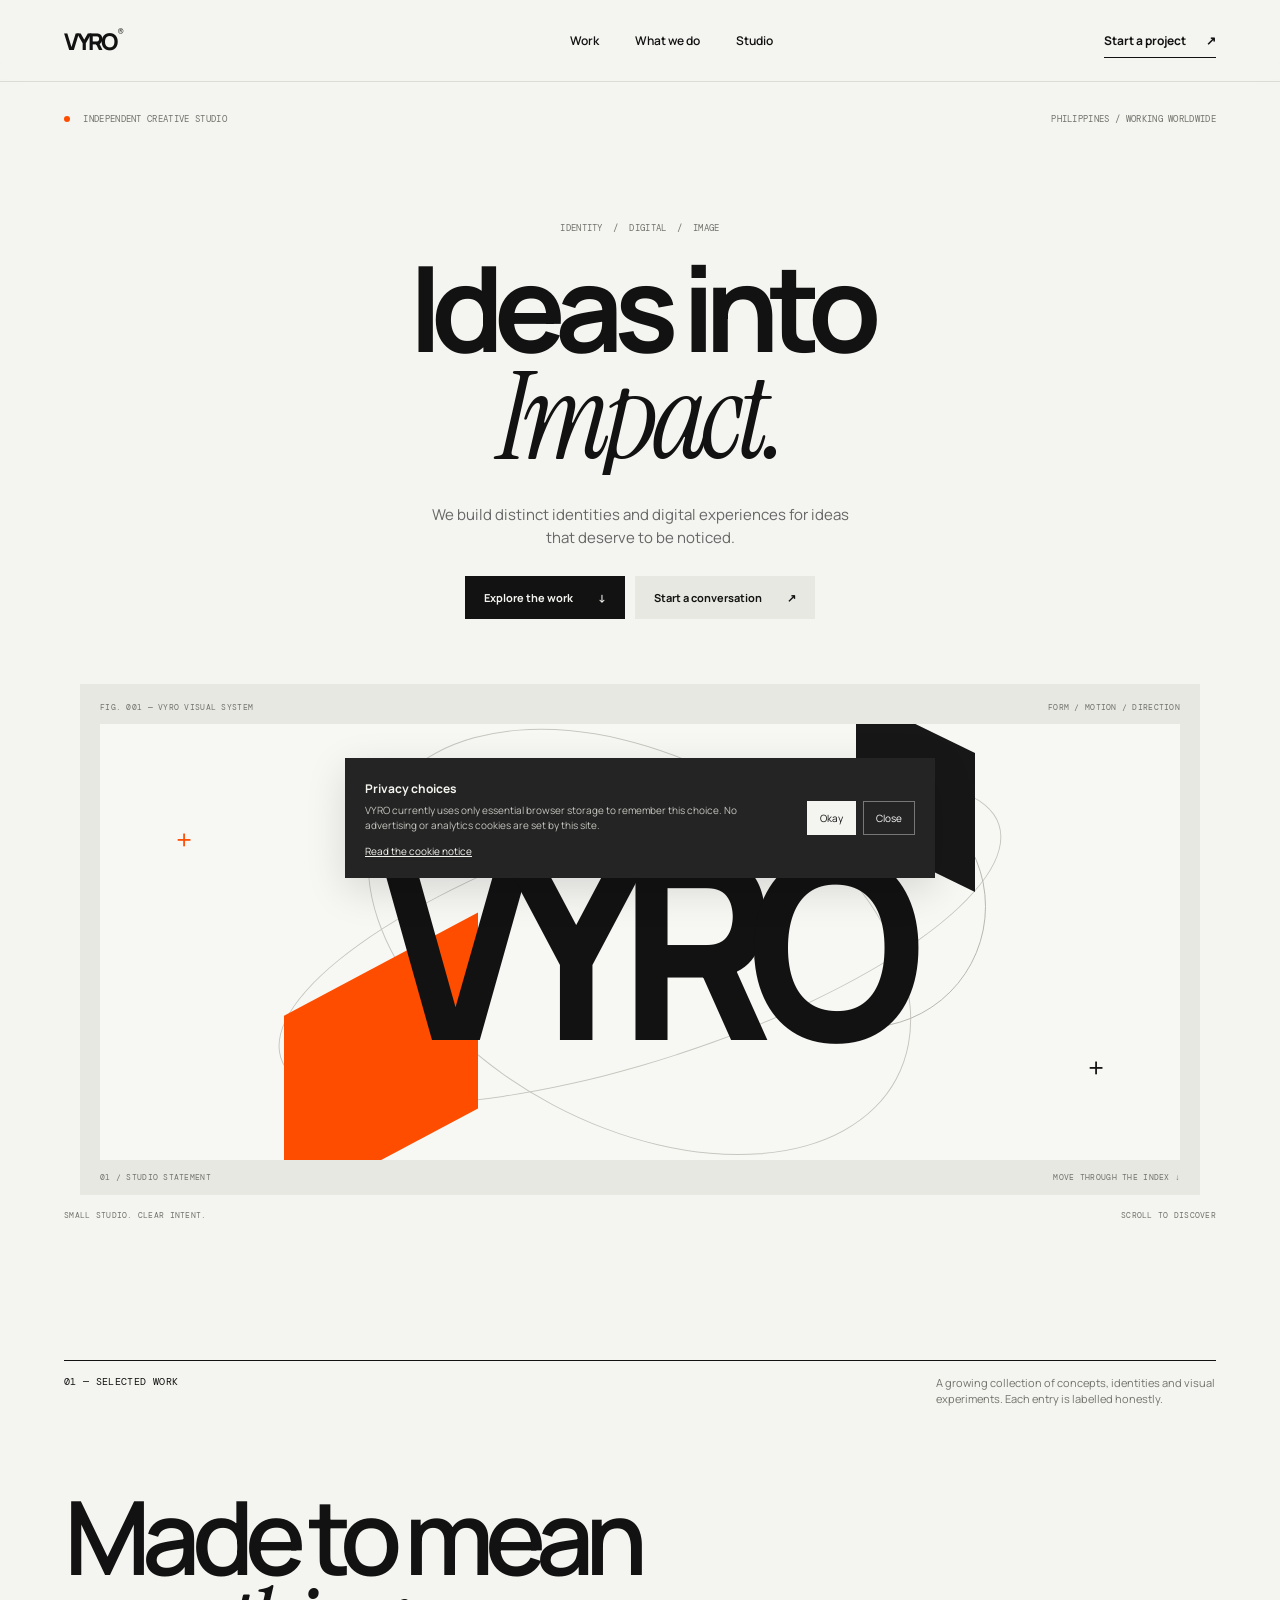
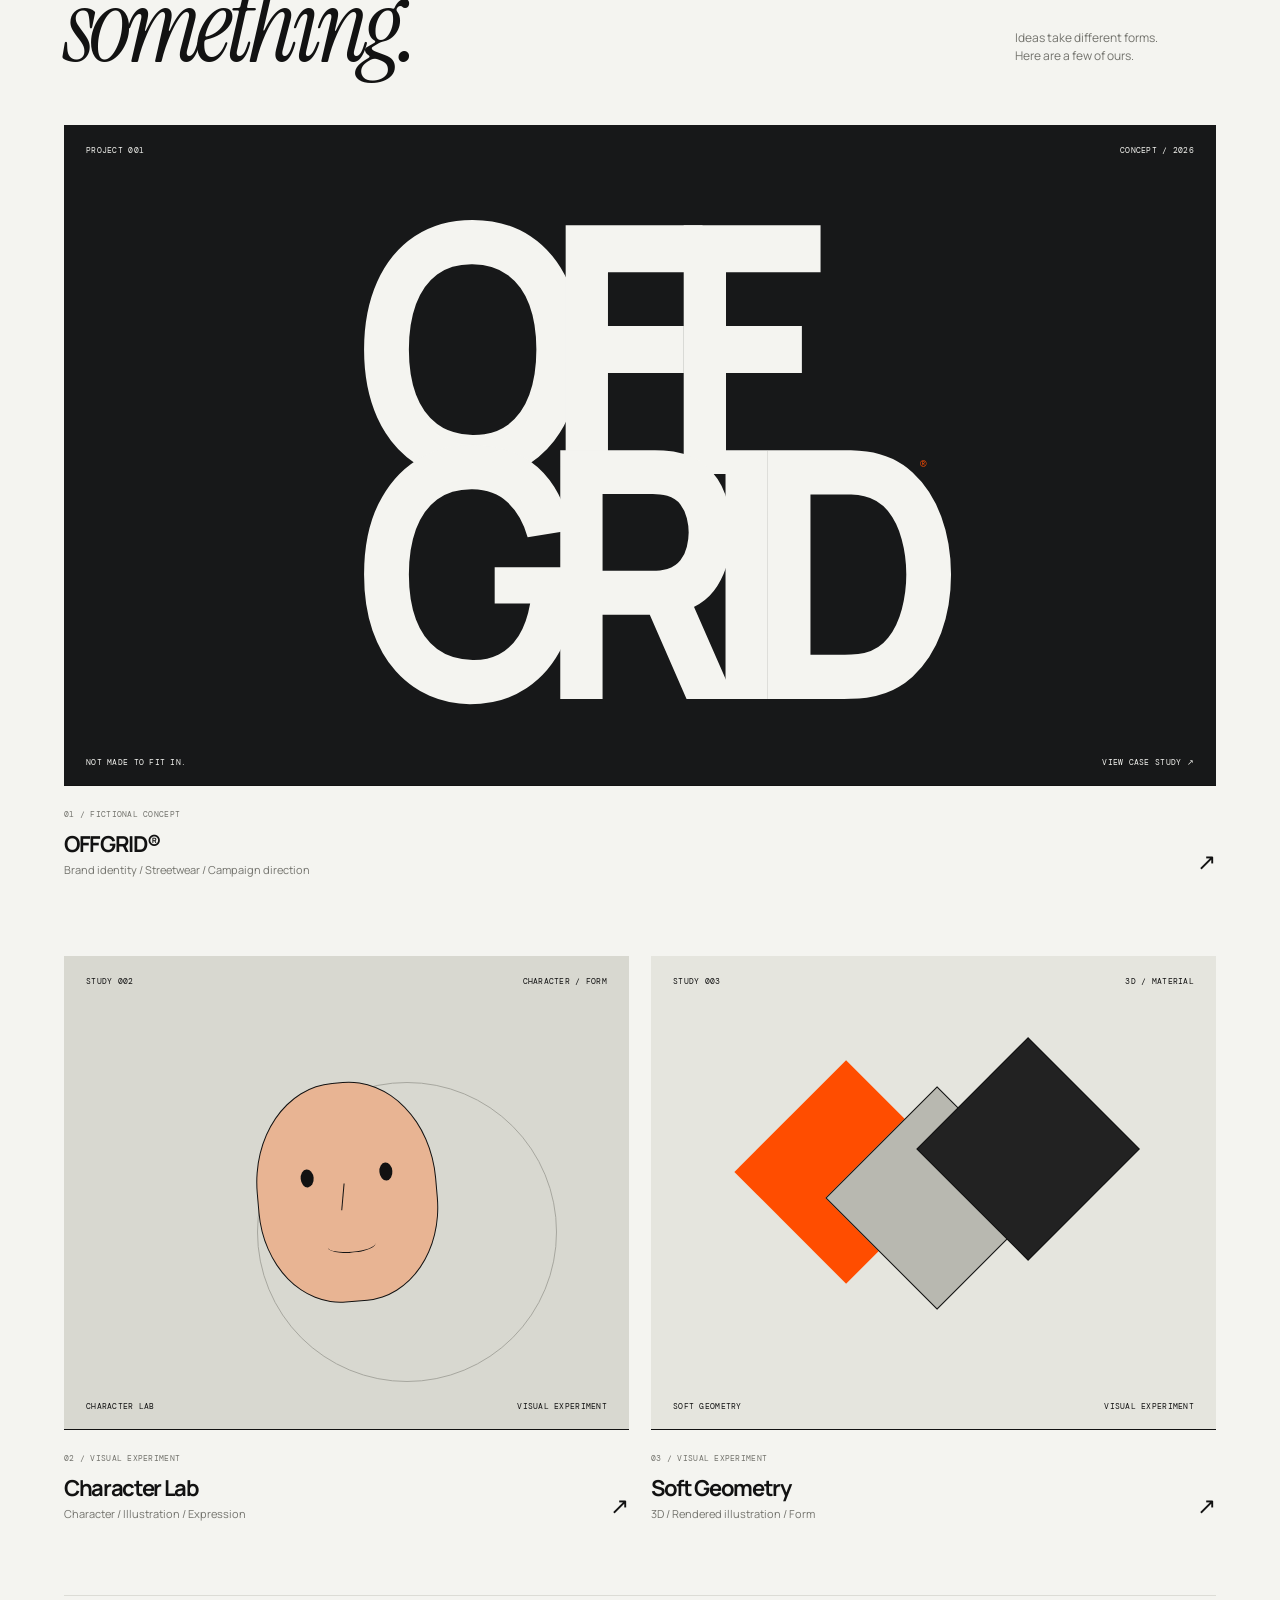
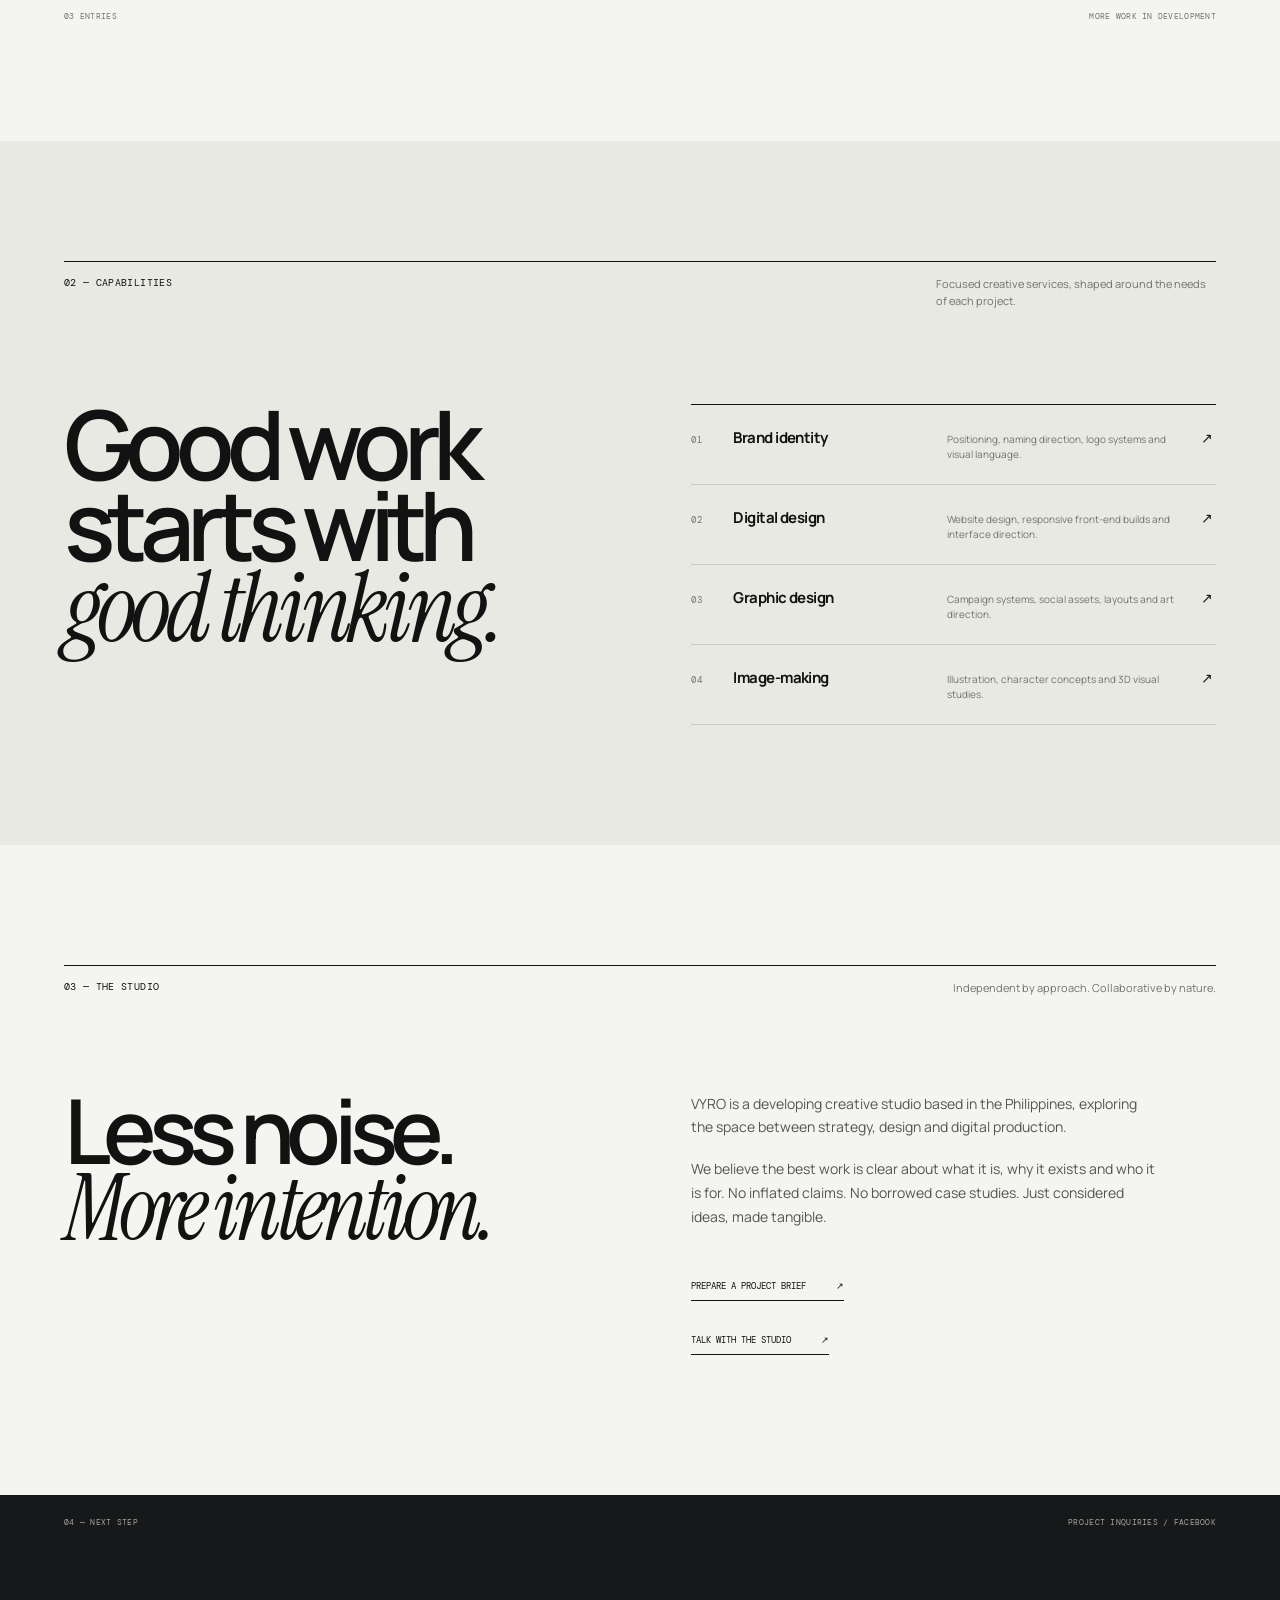
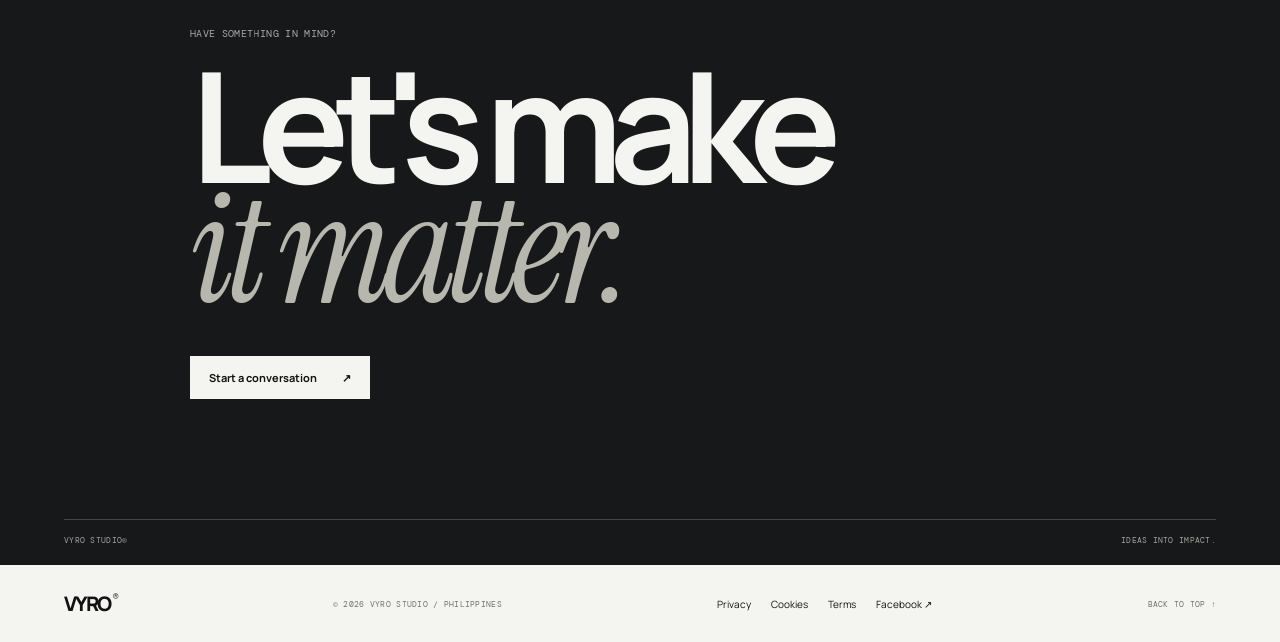
==== commit 93675805: "Add files via upload" ====
--- a/index.html
+++ b/index.html
@@ -72,7 +72,7 @@
           </div>
           <div class="work-caption"><div><span class="mono">01 / FICTIONAL CONCEPT</span><h3>OFFGRID®</h3><p>Brand identity / Streetwear / Campaign direction</p></div><span class="work-arrow">↗</span></div>
         </a>
-        <a class="work-item" href="#experiments">
+        <a class="work-item" href="character-lab.html">
           <div class="work-image character-image">
             <div class="image-meta mono"><span>STUDY 002</span><span>CHARACTER / FORM</span></div>
             <div class="character-art"><div class="char-halo"></div><div class="char-face"><i></i><i></i><b></b><span></span></div></div>
@@ -80,7 +80,7 @@
           </div>
           <div class="work-caption"><div><span class="mono">02 / VISUAL EXPERIMENT</span><h3>Character Lab</h3><p>Character / Illustration / Expression</p></div><span class="work-arrow">↗</span></div>
         </a>
-        <a class="work-item" href="#experiments">
+        <a class="work-item" href="soft-geometry.html">
           <div class="work-image geometry-image">
             <div class="image-meta mono"><span>STUDY 003</span><span>3D / MATERIAL</span></div>
             <div class="geometry-art"><i></i><i></i><i></i></div>
@@ -109,7 +109,7 @@
       <div class="section-top"><p class="mono section-index">03 — THE STUDIO</p><p class="section-aside">Independent by approach. Collaborative by nature.</p></div>
       <div class="studio-layout">
         <h2 data-reveal>Less noise.<br><em>More intention.</em></h2>
-        <div class="studio-copy"><p>VYRO is a developing creative studio based in the Philippines, exploring the space between strategy, design and digital production.</p><p>We believe the best work is clear about what it is, why it exists and who it is for. No inflated claims. No borrowed case studies. Just considered ideas, made tangible.</p><a class="text-link" href="https://www.facebook.com/profile.php?id=61596743637273" target="_blank" rel="noopener noreferrer">TALK WITH THE STUDIO <span>↗</span></a></div>
+        <div class="studio-copy"><p>VYRO is a developing creative studio based in the Philippines, exploring the space between strategy, design and digital production.</p><p>We believe the best work is clear about what it is, why it exists and who it is for. No inflated claims. No borrowed case studies. Just considered ideas, made tangible.</p><a class="text-link" href="project-inquiry.html">PREPARE A PROJECT BRIEF <span>↗</span></a><br><a class="text-link" href="https://www.facebook.com/profile.php?id=61596743637273" target="_blank" rel="noopener noreferrer">TALK WITH THE STUDIO <span>↗</span></a></div>
       </div>
     </section>
 
--- a/styles.css
+++ b/styles.css
@@ -18,3 +18,22 @@
 @media(prefers-reduced-motion:reduce){*,*::before,*::after{scroll-behavior:auto!important;animation:none!important;transition:none!important}[data-reveal]{opacity:1;transform:none}.top-progress{display:none}}
 
 .legal-main{max-width:850px;padding:90px 24px 120px;margin:0 auto;min-height:70vh}.legal-kicker{color:var(--muted)}.legal-main h1{font-size:clamp(48px,8vw,92px);letter-spacing:-.08em;line-height:.9;margin:28px 0 14px}.legal-updated{font:10px var(--mono);color:var(--muted);margin-bottom:55px}.legal-copy h2{font-size:18px;letter-spacing:-.04em;margin:38px 0 10px}.legal-copy p{font-size:13px;line-height:1.75;color:#555;max-width:72ch}.legal-note{margin-top:65px;padding:18px;border:1px solid var(--line);font-size:11px;line-height:1.65;color:#555}.legal-main .text-link{margin-top:35px}
+
+
+/* Case study pages */
+.case-hero{min-height:72vh;padding:28px 5vw 34px;background:var(--ink);color:var(--paper);display:flex;flex-direction:column;justify-content:space-between}
+.case-hero .case-meta,.case-foot{display:flex;justify-content:space-between;gap:18px;color:#aaa}
+.case-hero h1{font-size:clamp(76px,17vw,230px);line-height:.78;letter-spacing:-.095em;margin:8vh 0 5vh;font-weight:700}
+.case-hero h1 em{font-family:var(--serif);font-weight:400}
+.case-hero .case-deck{max-width:520px;font-size:clamp(16px,2vw,21px);line-height:1.55;color:#d0d0c9;margin:0 0 5vh}
+.case-block{padding:90px 5vw;border-bottom:1px solid var(--line);display:grid;grid-template-columns:1fr 2fr;gap:8vw}
+.case-block h2{font-size:clamp(34px,5vw,66px);line-height:.98;letter-spacing:-.055em;margin:0}
+.case-copy{max-width:720px}.case-copy p{font-size:15px;line-height:1.8;color:#555;margin:0 0 20px}.case-copy ul{padding-left:18px;color:#555;line-height:1.9}
+.case-visual{min-height:360px;margin-top:32px;background:#deded7;display:flex;align-items:center;justify-content:center;position:relative;overflow:hidden}
+.case-visual .mono{position:absolute;top:18px;left:20px;color:#5b5b55}.case-visual .visual-word{font-size:clamp(65px,13vw,180px);font-weight:800;letter-spacing:-.1em;line-height:.8}.case-visual.dark{background:#151719;color:#f4f4f0}.case-visual.orange{background:#ff4d00;color:#111}.case-visual .visual-orb{width:clamp(140px,28vw,330px);aspect-ratio:1;border-radius:50%;background:#A7ADB3;border:1px solid #121212;}
+.case-note{font-size:12px!important;color:#777!important;border-top:1px solid var(--line);padding-top:16px;margin-top:24px!important}
+.case-next{padding:55px 5vw;display:flex;justify-content:space-between;align-items:center;gap:20px;border-bottom:1px solid var(--line)}
+.case-next a{font-size:clamp(26px,5vw,52px);letter-spacing:-.05em}
+.brief-main{max-width:1000px;margin:auto;padding:80px 5vw}.brief-main h1{font-size:clamp(48px,9vw,110px);letter-spacing:-.075em;line-height:.9;margin:20px 0 28px}.brief-main .intro{max-width:650px;color:#666;line-height:1.7}
+.brief-form{margin-top:50px;border-top:1px solid var(--line)}.brief-field{padding:22px 0;border-bottom:1px solid var(--line);display:grid;grid-template-columns:220px 1fr;gap:24px}.brief-field label{font:10px var(--mono);text-transform:uppercase;letter-spacing:.05em;padding-top:12px}.brief-field input,.brief-field textarea,.brief-field select{width:100%;border:0;border-bottom:1px solid #aaa;background:transparent;border-radius:0;padding:12px 4px;font:15px var(--sans);color:var(--ink);outline-offset:4px}.brief-field textarea{min-height:100px;resize:vertical}.brief-actions{display:flex;gap:14px;flex-wrap:wrap;padding-top:28px}.brief-status{font-size:13px;color:#555;min-height:24px;margin-top:14px}
+@media(max-width:700px){.case-block{grid-template-columns:1fr;gap:24px;padding:60px 5vw}.case-hero{min-height:65vh}.case-hero h1{font-size:clamp(70px,21vw,140px)}.case-visual{min-height:250px}.case-next{align-items:flex-start;flex-direction:column}.brief-field{grid-template-columns:1fr;gap:8px}.brief-main{padding:58px 5vw}}
